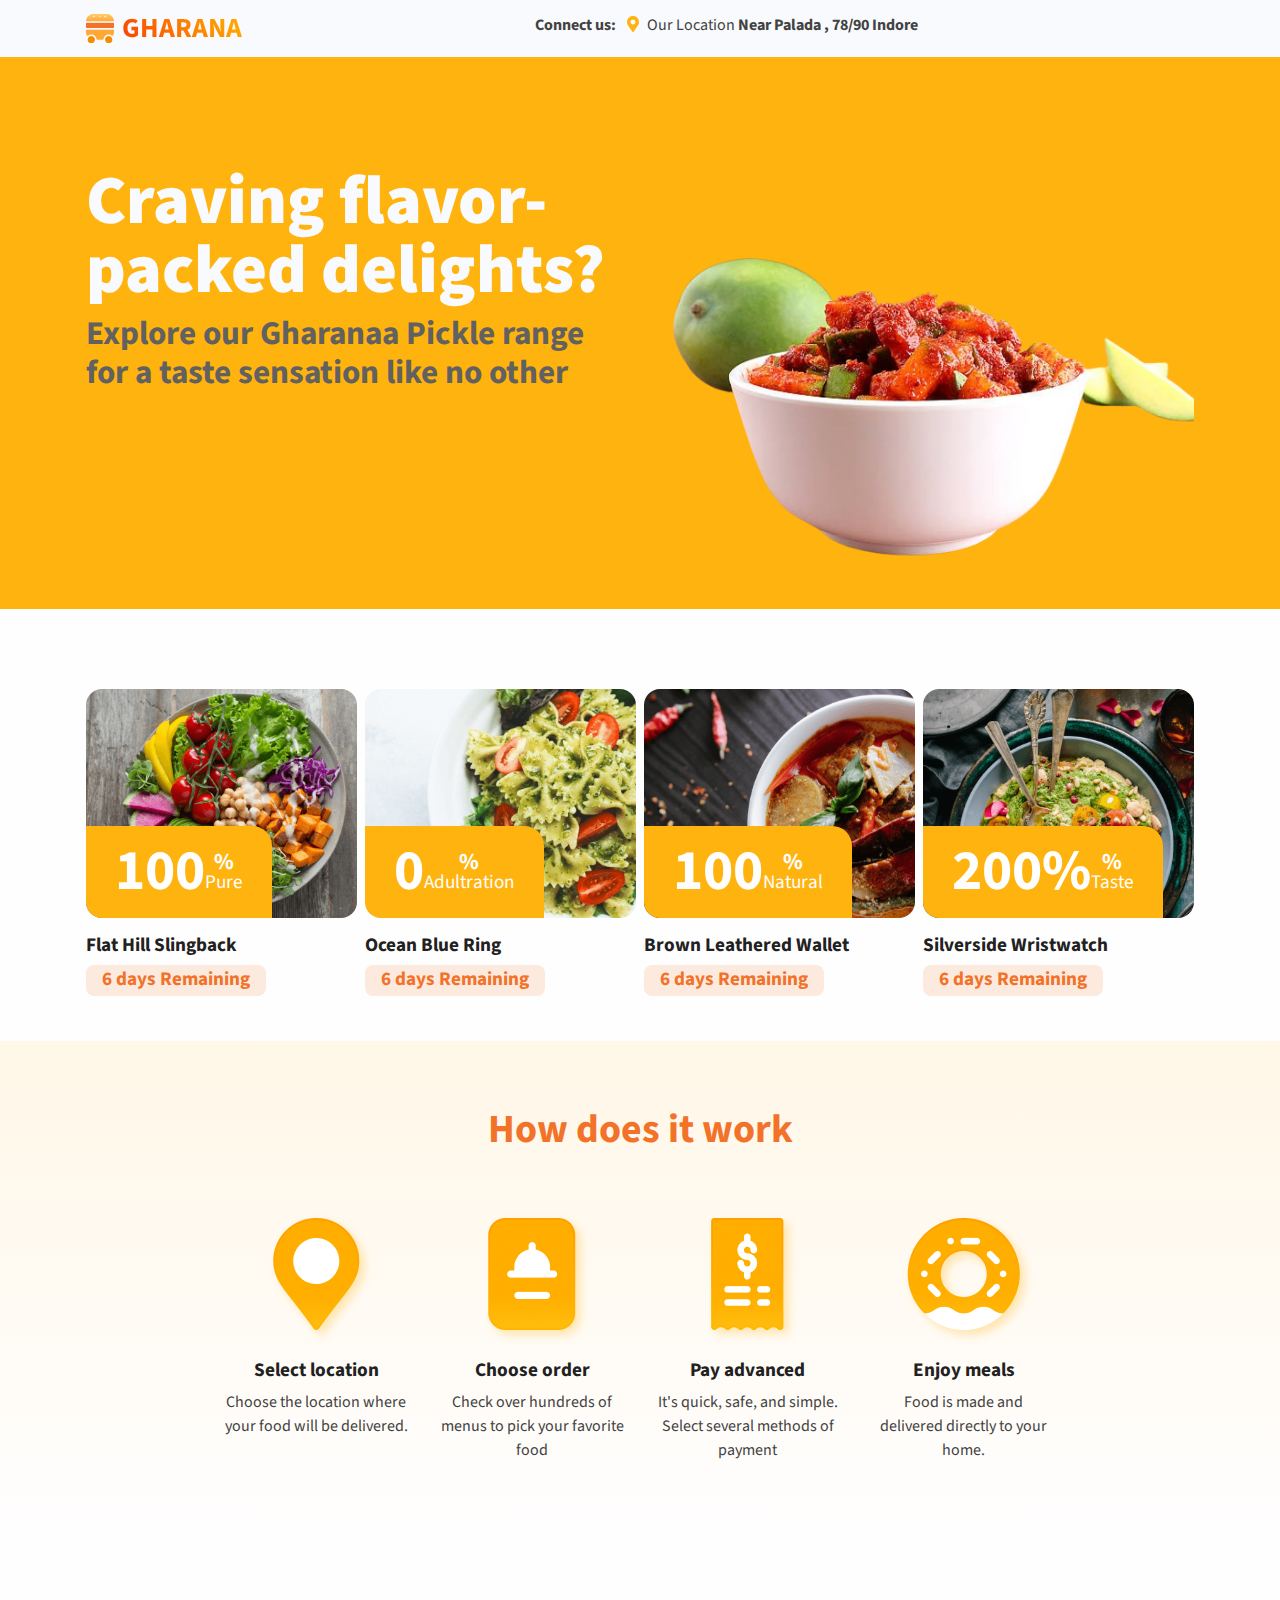
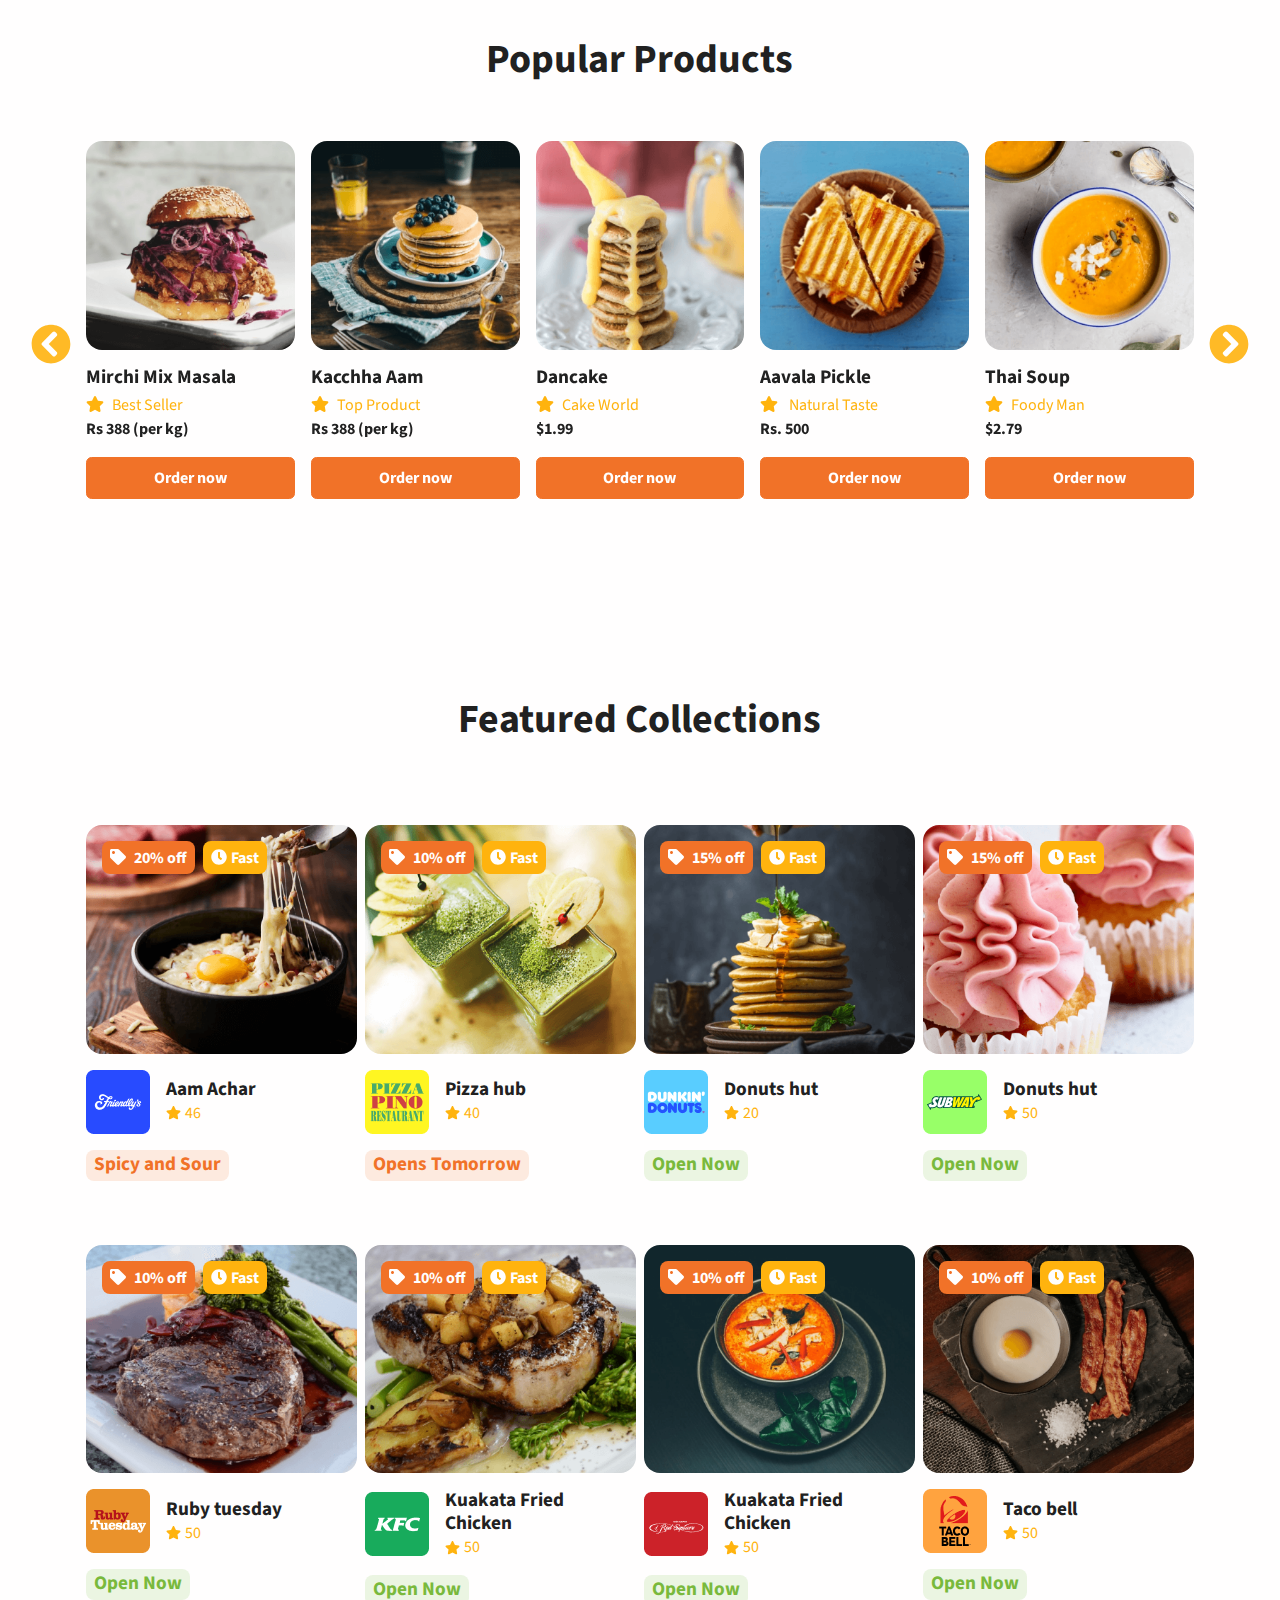
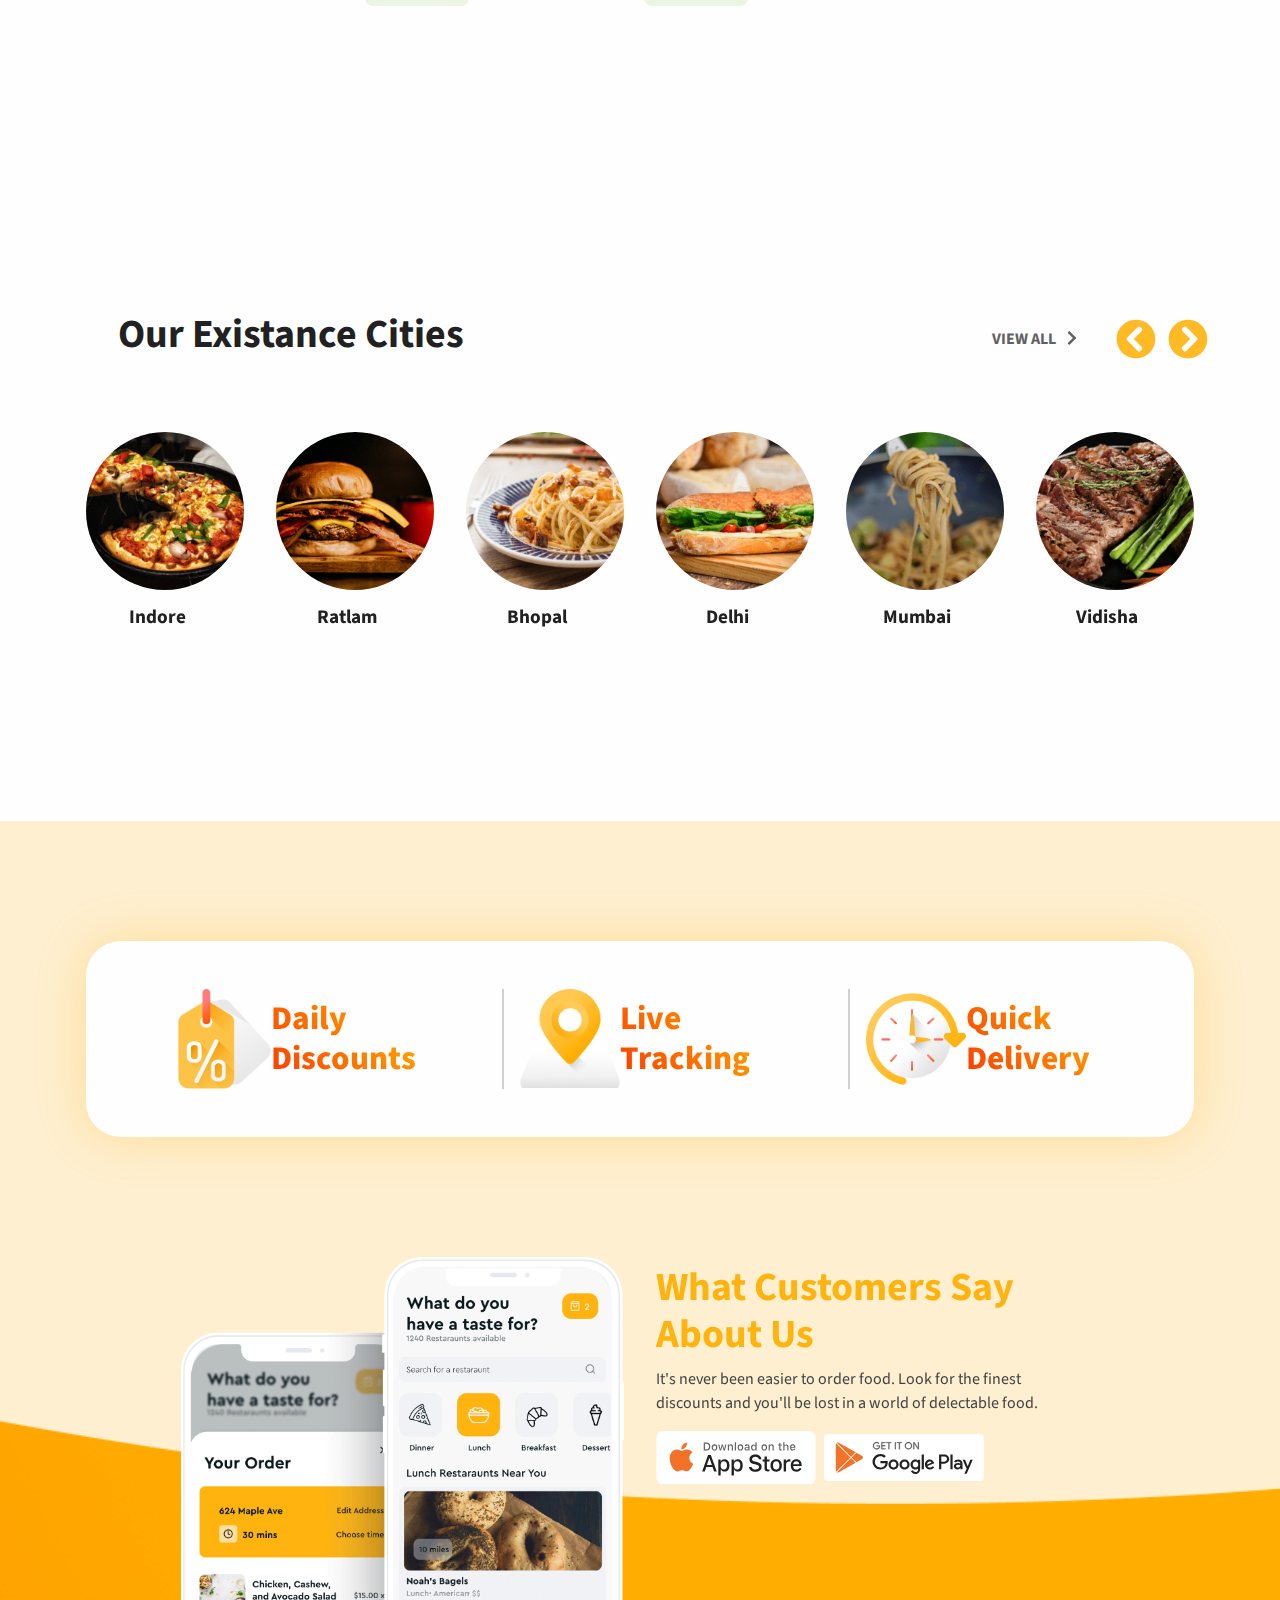
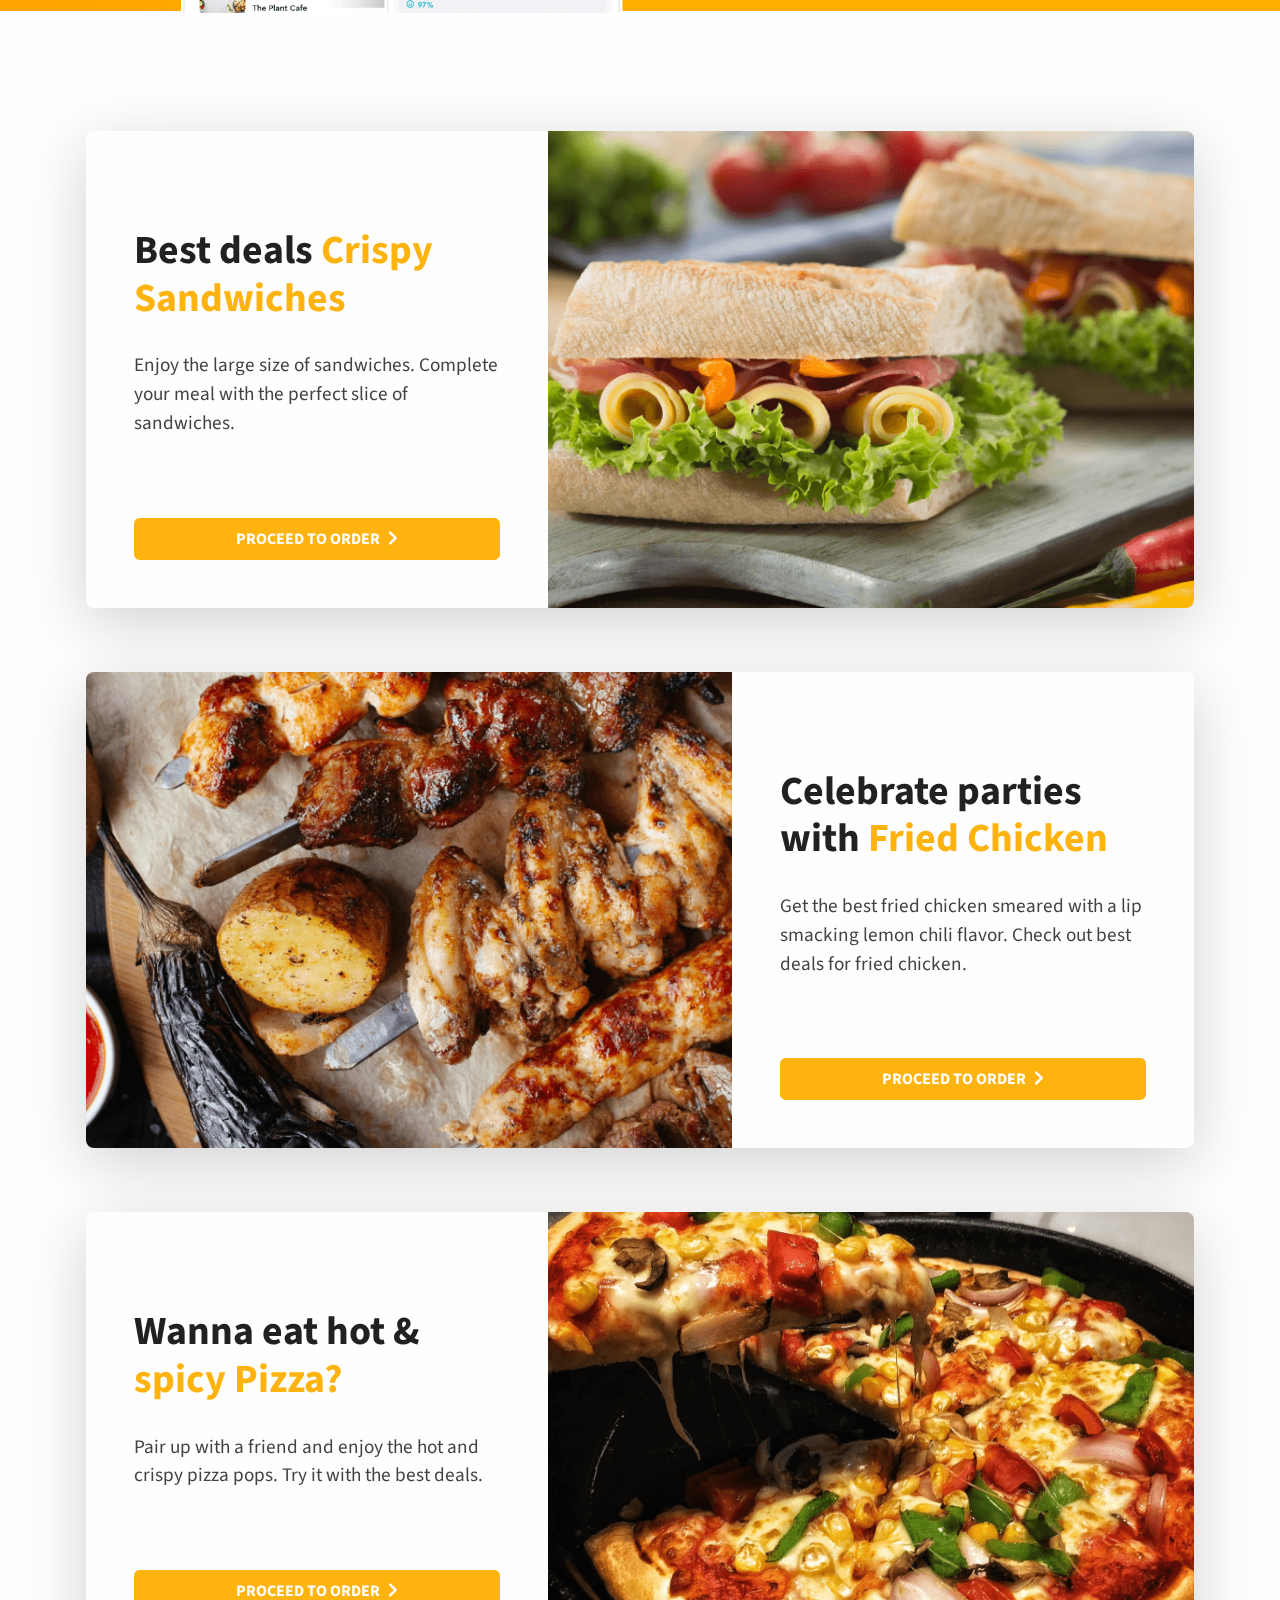
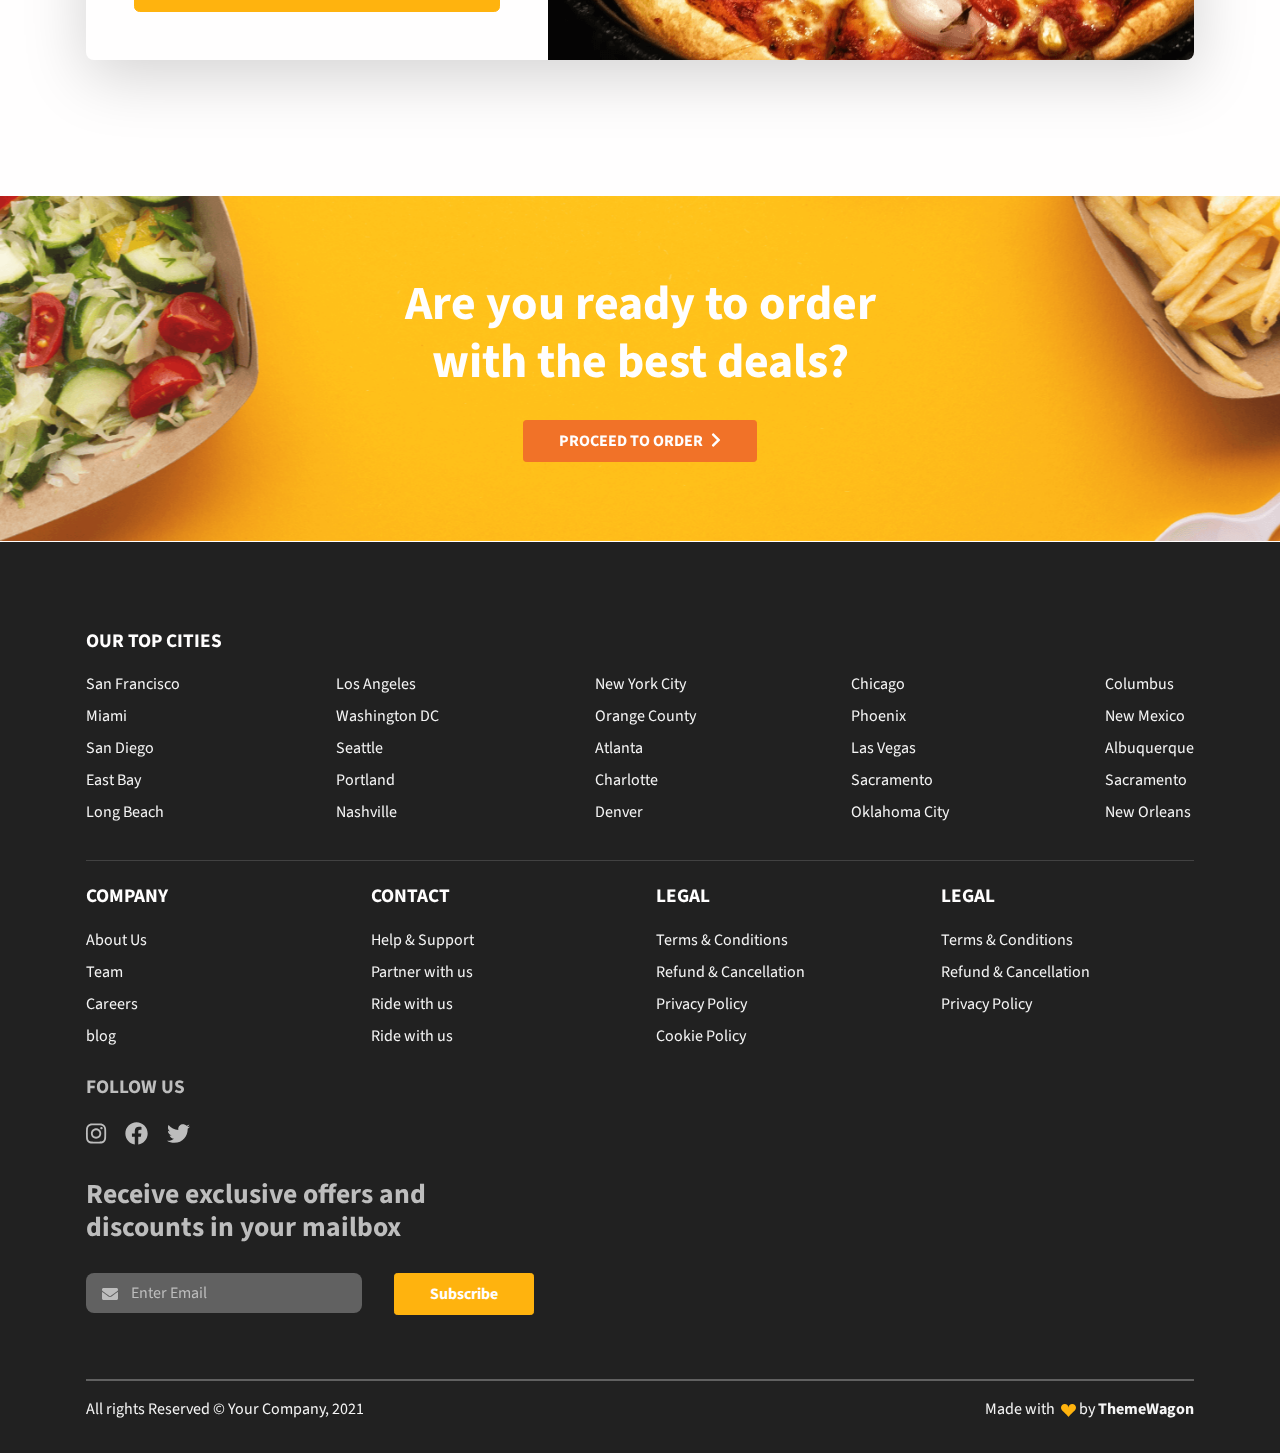
==== public/index.html @ c60083dd "initial commit" ====
<!DOCTYPE html>
<html lang="en-US" dir="ltr">

<head>
  <meta charset="utf-8">
  <meta http-equiv="X-UA-Compatible" content="IE=edge">
  <meta name="viewport" content="width=device-width, initial-scale=1">


  <!-- ===============================================-->
  <!--    Document Title-->
  <!-- ===============================================-->
  <title>Foodwagon | Responsive, Ecommerce &amp; Business Templatee</title>


  <!-- ===============================================-->
  <!--    Favicons-->
  <!-- ===============================================-->
  <link rel="apple-touch-icon" sizes="180x180" href="assets/img/favicons/apple-touch-icon.png">
  <link rel="icon" type="image/png" sizes="32x32" href="assets/img/favicons/favicon-32x32.png">
  <link rel="icon" type="image/png" sizes="16x16" href="assets/img/favicons/favicon-16x16.png">
  <link rel="shortcut icon" type="image/x-icon" href="assets/img/favicons/favicon.ico">
  <link rel="manifest" href="assets/img/favicons/manifest.json">
  <meta name="msapplication-TileImage" content="assets/img/favicons/mstile-150x150.png">
  <meta name="theme-color" content="#ffffff">


  <!-- ===============================================-->
  <!--    Stylesheets-->
  <!-- ===============================================-->
  <link href="assets/css/theme.css" rel="stylesheet" />

</head>


<body>

  <!-- ===============================================-->
  <!--    Main Content-->
  <!-- ===============================================-->
  <main class="main" id="top">
    <nav class="navbar navbar-expand-lg navbar-light bg-light fixed-top" data-navbar-on-scroll="data-navbar-on-scroll">
      <div class="container"><a class="navbar-brand d-inline-flex" href="index.html"><img class="d-inline-block"
            src="assets/img/gallery/logo.svg" alt="logo" /><span
            class="text-1000 fs-3 fw-bold ms-2 text-gradient">GHARANA</span></a>
        <button class="navbar-toggler" type="button" data-bs-toggle="collapse" data-bs-target="#navbarSupportedContent"
          aria-controls="navbarSupportedContent" aria-expanded="false" aria-label="Toggle navigation"><span
            class="navbar-toggler-icon"> </span></button>
        <div class="collapse navbar-collapse border-top border-lg-0 my-2 mt-lg-0" id="navbarSupportedContent">
          <div class="mx-auto pt-5 pt-lg-0 d-block d-lg-none d-xl-block">
            <p class="mb-0 fw-bold text-lg-center">Connect us: <i
                class="fas fa-map-marker-alt text-warning mx-2"></i><span class="fw-normal">Our Location
              </span><span>Near Palada , 78/90 Indore</span></p>
          </div>
          <!-- <form class="d-flex mt-4 mt-lg-0 ms-lg-auto ms-xl-0">
              <div class="input-group-icon pe-2"><i class="fas fa-search input-box-icon text-primary"></i>
                <input class="form-control border-0 input-box bg-100" type="search" placeholder="Search Food" aria-label="Search" />
              </div>
              <button class="btn btn-white shadow-warning text-warning" type="submit"> <i class="fas fa-user me-2"></i>Login</button>
            </form> -->
        </div>
      </div>
    </nav>
    <section class="py-5 overflow-hidden bg-primary" id="home">
      <div class="container">
        <div class="row flex-center">
          <div class="col-md-5 col-lg-6 order-0 order-md-1 mt-8 mt-md-0"><a class="img-landing-banner" href="#!"><img
                class="img-fluid" src="assets/img/gallery/hero-landing-removebg-preview.png" alt="hero-header" /></a></div>
          <div class="col-md-7 col-lg-6 py-8 text-md-start text-center">
            <h1 class="display-1 fs-md-5 fs-lg-6 fs-xl-8 text-light">Craving flavor-packed delights?</h1>
            <h1 class="text-800 mb-5 fs-4"> Explore our Gharanaa Pickle range for <br class="d-none d-xxl-block" />a
              taste sensation like no other</h1>
            <!-- <div class="card w-xxl-75"> -->
            <!-- <div class="card-body"> -->
            <!-- <nav>
                    <div class="nav nav-tabs" id="nav-tab" role="tablist">
                      <button class="nav-link active mb-3" id="nav-home-tab" data-bs-toggle="tab" data-bs-target="#nav-home" type="button" role="tab" aria-controls="nav-home" aria-selected="true"><i class="fas fa-motorcycle me-2"></i>Delivery</button>
                      <button class="nav-link mb-3" id="nav-profile-tab" data-bs-toggle="tab" data-bs-target="#nav-profile" type="button" role="tab" aria-controls="nav-profile" aria-selected="false"><i class="fas fa-shopping-bag me-2"></i>Pickup</button>
                    </div>
                  </nav> -->
            <!-- <div class="tab-content mt-3" id="nav-tabContent"> -->
            <!-- <div class="tab-pane fade show active" id="nav-home" role="tabpanel" aria-labelledby="nav-home-tab">
                      <form class="row gx-2 gy-2 align-items-center">
                        <div class="col">
                          <div class="input-group-icon"><i class="fas fa-map-marker-alt text-danger input-box-icon"></i>
                            <label class="visually-hidden" for="inputDelivery">Address</label>
                            <input class="form-control input-box form-foodwagon-control" id="inputDelivery" type="text" placeholder="Enter Your Address" />
                          </div>
                        </div>
                        <div class="d-grid gap-3 col-sm-auto">
                          <button class="btn btn-danger" type="submit">Find Food</button>
                        </div>
                      </form>
                    </div> -->
            <!-- <div class="tab-pane fade" id="nav-profile" role="tabpanel" aria-labelledby="nav-profile-tab">
                      <form class="row gx-4 gy-2 align-items-center">
                        <div class="col">
                          <div class="input-group-icon"><i class="fas fa-map-marker-alt text-danger input-box-icon"></i>
                            <label class="visually-hidden" for="inputPickup">Address</label>
                            <input class="form-control input-box form-foodwagon-control" id="inputPickup" type="text" placeholder="Enter Your Address" />
                          </div>
                        </div>
                        <div class="d-grid gap-3 col-sm-auto">
                          <button class="btn btn-danger" type="submit">Find Food</button>
                        </div>
                      </form>
                    </div>
                  </div> -->
            <!-- </div> -->
            <!-- </div> -->
          </div>
        </div>
      </div>
    </section>


    <!-- ============================================-->
    <!-- <section> begin ============================-->
    <section class="py-0">

      <div class="container">
        <div class="row h-100 gx-2 mt-7">
          <div class="col-sm-6 col-lg-3 mb-3 mb-md-0 h-100 pb-4">
            <div class="card card-span h-100">
              <div class="position-relative"> <img class="img-fluid rounded-3 w-100"
                  src="assets/img/gallery/discount-item-1.png" alt="..." />
                <div class="card-actions">
                  <div class="badge badge-foodwagon bg-primary p-4">
                    <div class="d-flex flex-between-center">
                      <div class="text-white fs-7">100</div>
                      <div class="d-block text-white fs-2">% <br />
                        <div class="fw-normal fs-1 mt-2">Pure</div>
                      </div>
                    </div>
                  </div>
                </div>
              </div>
              <div class="card-body px-0">
                <h5 class="fw-bold text-1000 text-truncate">Flat Hill Slingback</h5><span
                  class="badge bg-soft-danger py-2 px-3"><span class="fs-1 text-danger">6 days Remaining</span></span>
              </div><a class="stretched-link" href="#"></a>
            </div>
          </div>
          <div class="col-sm-6 col-lg-3 mb-3 mb-md-0 h-100 pb-4">
            <div class="card card-span h-100">
              <div class="position-relative"> <img class="img-fluid rounded-3 w-100"
                  src="assets/img/gallery/discount-item-2.png" alt="..." />
                <div class="card-actions">
                  <div class="badge badge-foodwagon bg-primary p-4">
                    <div class="d-flex flex-between-center">
                      <div class="text-white fs-7">0</div>
                      <div class="d-block text-white fs-2">% <br />
                        <div class="fw-normal fs-1 mt-2">Adultration</div>
                      </div>
                    </div>
                  </div>
                </div>
              </div>
              <div class="card-body px-0">
                <h5 class="fw-bold text-1000 text-truncate">Ocean Blue Ring</h5><span
                  class="badge bg-soft-danger py-2 px-3"><span class="fs-1 text-danger">6 days Remaining</span></span>
              </div><a class="stretched-link" href="#"></a>
            </div>
          </div>
          <div class="col-sm-6 col-lg-3 mb-3 mb-md-0 h-100 pb-4">
            <div class="card card-span h-100">
              <div class="position-relative"> <img class="img-fluid rounded-3 w-100"
                  src="assets/img/gallery/discount-item-3.png" alt="..." />
                <div class="card-actions">
                  <div class="badge badge-foodwagon bg-primary p-4">
                    <div class="d-flex flex-between-center">
                      <div class="text-white fs-7">100</div>
                      <div class="d-block text-white fs-2">% <br />
                        <div class="fw-normal fs-1 mt-2">Natural</div>
                      </div>
                    </div>
                  </div>
                </div>
              </div>
              <div class="card-body px-0">
                <h5 class="fw-bold text-1000 text-truncate">Brown Leathered Wallet</h5><span
                  class="badge bg-soft-danger py-2 px-3"><span class="fs-1 text-danger">6 days Remaining</span></span>
              </div><a class="stretched-link" href="#"></a>
            </div>
          </div>
          <div class="col-sm-6 col-lg-3 mb-3 mb-md-0 h-100 pb-4">
            <div class="card card-span h-100">
              <div class="position-relative"> <img class="img-fluid rounded-3 w-100"
                  src="assets/img/gallery/discount-item-4.png" alt="..." />
                <div class="card-actions">
                  <div class="badge badge-foodwagon bg-primary p-4">
                    <div class="d-flex flex-between-center">
                      <div class="text-white fs-7">200%</div>
                      <div class="d-block text-white fs-2">% <br />
                        <div class="fw-normal fs-1 mt-2">Taste</div>
                      </div>
                    </div>
                  </div>
                </div>
              </div>
              <div class="card-body px-0">
                <h5 class="fw-bold text-1000 text-truncate">Silverside Wristwatch</h5><span
                  class="badge bg-soft-danger py-2 px-3"><span class="fs-1 text-danger">6 days Remaining</span></span>
              </div><a class="stretched-link" href="#"></a>
            </div>
          </div>
        </div>
      </div><!-- end of .container-->

    </section>
    <!-- <section> close ============================-->
    <!-- ============================================-->




    <!-- ============================================-->
    <!-- <section> begin ============================-->
    <section class="py-0 bg-primary-gradient">

      <div class="container">
        <div class="row justify-content-center g-0">
          <div class="col-xl-9">
            <div class="col-lg-6 text-center mx-auto mb-3 mb-md-5 mt-4">
              <h5 class="fw-bold text-danger fs-3 fs-lg-5 lh-sm my-6">How does it work</h5>
            </div>
            <div class="row">
              <div class="col-sm-6 col-md-3 mb-6">
                <div class="text-center"><img class="shadow-icon" src="assets/img/gallery/location.png" height="112"
                    alt="..." />
                  <h5 class="mt-4 fw-bold">Select location</h5>
                  <p class="mb-md-0">Choose the location where your food will be delivered.</p>
                </div>
              </div>
              <div class="col-sm-6 col-md-3 mb-6">
                <div class="text-center"><img class="shadow-icon" src="assets/img/gallery/order.png" height="112"
                    alt="..." />
                  <h5 class="mt-4 fw-bold">Choose order</h5>
                  <p class="mb-md-0">Check over hundreds of menus to pick your favorite food</p>
                </div>
              </div>
              <div class="col-sm-6 col-md-3 mb-6">
                <div class="text-center"><img class="shadow-icon" src="assets/img/gallery/pay.png" height="112"
                    alt="..." />
                  <h5 class="mt-4 fw-bold">Pay advanced</h5>
                  <p class="mb-md-0">It's quick, safe, and simple. Select several methods of payment</p>
                </div>
              </div>
              <div class="col-sm-6 col-md-3 mb-6">
                <div class="text-center"><img class="shadow-icon" src="assets/img/gallery/meals.png" height="112"
                    alt="..." />
                  <h5 class="mt-4 fw-bold">Enjoy meals</h5>
                  <p class="mb-md-0">Food is made and delivered directly to your home.</p>
                </div>
              </div>
            </div>
          </div>
        </div>
      </div><!-- end of .container-->

    </section>
    <!-- <section> close ============================-->
    <!-- ============================================-->




    <!-- ============================================-->
    <!-- <section> begin ============================-->
    <section class="py-4 overflow-hidden">

      <div class="container">
        <div class="row h-100">
          <div class="col-lg-7 mx-auto text-center mt-7 mb-5">
            <h5 class="fw-bold fs-3 fs-lg-5 lh-sm">Popular Products</h5>
          </div>
          <div class="col-12">
            <div class="carousel slide" id="carouselPopularItems" data-bs-touch="false" data-bs-interval="false">
              <div class="carousel-inner">
                <div class="carousel-item active" data-bs-interval="10000">
                  <div class="row gx-3 h-100 align-items-center">
                    <div class="col-sm-6 col-md-4 col-xl mb-5 h-100">
                      <div class="card card-span h-100 rounded-3"><img class="img-fluid rounded-3 h-100"
                          src="assets/img/gallery/cheese-burger.png" alt="..." />
                        <div class="card-body ps-0">
                          <h5 class="fw-bold text-1000 text-truncate mb-1">Mirchi Mix Masala</h5>
                          <div><span class="text-warning me-2"><i class="fas fa-star"></i></i></span><span
                              class="text-primary">Best Seller</span></div><span class="text-1000 fw-bold">Rs 388 (per
                            kg)</span>
                        </div>
                      </div>
                      <div class="d-grid gap-2"><a class="btn btn-lg btn-danger" href="contact.html" role="button">Order
                          now</a></div>
                    </div>
                    <div class="col-sm-6 col-md-4 col-xl mb-5 h-100">
                      <div class="card card-span h-100 rounded-3"><img class="img-fluid rounded-3 h-100"
                          src="assets/img/gallery/toffes-cake.png" alt="..." />
                        <div class="card-body ps-0">
                          <h5 class="fw-bold text-1000 text-truncate mb-1">Kacchha Aam</h5>
                          <div><span class="text-warning me-2"><i class="fas fa-star"></i></span><span
                              class="text-primary">Top Product</span></div><span class="text-1000 fw-bold">Rs 388 (per
                            kg)</span>
                        </div>
                      </div>
                      <div class="d-grid gap-2"><a class="btn btn-lg btn-danger" href="contact.html" role="button">Order
                          now</a></div>
                    </div>
                    <div class="col-sm-6 col-md-4 col-xl mb-5 h-100">
                      <div class="card card-span h-100 rounded-3"><img class="img-fluid rounded-3 h-100"
                          src="assets/img/gallery/dancake.png" alt="..." />
                        <div class="card-body ps-0">
                          <h5 class="fw-bold text-1000 text-truncate mb-1">Dancake</h5>
                          <div><span class="text-warning me-2"><i class="fas fa-star"></i></span><span
                              class="text-primary">Cake World</span></div><span class="text-1000 fw-bold">$1.99</span>
                        </div>
                      </div>
                      <div class="d-grid gap-2"><a class="btn btn-lg btn-danger" href="contact.html" role="button">Order
                          now</a></div>
                    </div>
                    <div class="col-sm-6 col-md-4 col-xl mb-5 h-100">
                      <div class="card card-span h-100 rounded-3"><img class="img-fluid rounded-3 h-100"
                          src="assets/img/gallery/crispy-sandwitch.png" alt="..." />
                        <div class="card-body ps-0">
                          <h5 class="fw-bold text-1000 text-truncate mb-1">Aavala Pickle</h5>
                          <div><span class="text-warning me-2"><i class="fas fa-star"></i>
                              </i></span><span class="text-primary">Natural Taste</span></div><span
                            class="text-1000 fw-bold">Rs. 500</span>
                        </div>
                      </div>
                      <div class="d-grid gap-2"><a class="btn btn-lg btn-danger" href="contact.html" role="button">Order
                          now</a></div>
                    </div>
                    <div class="col-sm-6 col-md-4 col-xl mb-5 h-100">
                      <div class="card card-span h-100 rounded-3"><img class="img-fluid rounded-3 h-100"
                          src="assets/img/gallery/thai-soup.png" alt="..." />
                        <div class="card-body ps-0">
                          <h5 class="fw-bold text-1000 text-truncate mb-1">Thai Soup</h5>
                          <div><span class="text-warning me-2"><i class="fas fa-star"></i></i></span><span
                              class="text-primary">Foody Man</span></div><span class="text-1000 fw-bold">$2.79</span>
                        </div>
                      </div>
                      <div class="d-grid gap-2"><a class="btn btn-lg btn-danger" href="contact.html" role="button">Order
                          now</a></div>
                    </div>
                  </div>
                </div>
                <div class="carousel-item" data-bs-interval="5000">
                  <div class="row gx-3 h-100 align-items-center">
                    <div class="col-sm-6 col-md-4 col-xl mb-5 h-100">
                      <div class="card card-span h-100 rounded-3"><img class="img-fluid rounded-3 h-100"
                          src="assets/img/gallery/cheese-burger.png" alt="..." />
                        <div class="card-body ps-0">
                          <h5 class="fw-bold text-1000 text-truncate mb-1">Cheese Burger</h5>
                          <div><span class="text-warning me-2"><i class="fas fa-star"></i></i></span><span
                              class="text-primary">Burger Arena</span></div><span class="text-1000 fw-bold">$3.88</span>
                        </div>
                      </div>
                      <div class="d-grid gap-2"><a class="btn btn-lg btn-danger" href="contact.html" role="button">Order
                          now</a></div>
                    </div>
                    <div class="col-sm-6 col-md-4 col-xl mb-5 h-100">
                      <div class="card card-span h-100 rounded-3"><img class="img-fluid rounded-3 h-100"
                          src="assets/img/gallery/toffes-cake.png" alt="..." />
                        <div class="card-body ps-0">
                          <h5 class="fw-bold text-1000 text-truncate mb-1">Toffe's Cake</h5>
                          <div><span class="text-warning me-2"><i class="fas fa-star"></i></i></span><span
                              class="text-primary">Top Sticks</span></div><span class="text-1000 fw-bold">$4.00</span>
                        </div>
                      </div>
                      <div class="d-grid gap-2"><a class="btn btn-lg btn-danger" href="contact.html" role="button">Order
                          now</a></div>
                    </div>
                    <div class="col-sm-6 col-md-4 col-xl mb-5 h-100">
                      <div class="card card-span h-100 rounded-3"><img class="img-fluid rounded-3 h-100"
                          src="assets/img/gallery/dancake.png" alt="..." />
                        <div class="card-body ps-0">
                          <h5 class="fw-bold text-1000 text-truncate mb-1">Dancake</h5>
                          <div><span class="text-warning me-2"><i class="fas fa-star"></i></i></span><span
                              class="text-primary">Cake World</span></div><span class="text-1000 fw-bold">$1.99</span>
                        </div>
                      </div>
                      <div class="d-grid gap-2"><a class="btn btn-lg btn-danger" href="contact.html" role="button">Order
                          now</a></div>
                    </div>
                    <div class="col-sm-6 col-md-4 col-xl mb-5 h-100">
                      <div class="card card-span h-100 rounded-3"><img class="img-fluid rounded-3 h-100"
                          src="assets/img/gallery/crispy-sandwitch.png" alt="..." />
                        <div class="card-body ps-0">
                          <h5 class="fw-bold text-1000 text-truncate mb-1">Crispy Sandwitch</h5>
                          <div><span class="text-warning me-2"><i class="fas fa-star"></i></i></span><span
                              class="text-primary">Fastfood Dine</span></div><span
                            class="text-1000 fw-bold">$3.00</span>
                        </div>
                      </div>
                      <div class="d-grid gap-2"><a class="btn btn-lg btn-danger" href="contact.html" role="button">Order
                          now</a></div>
                    </div>
                    <div class="col-sm-6 col-md-4 col-xl mb-5 h-100">
                      <div class="card card-span h-100 rounded-3"><img class="img-fluid rounded-3 h-100"
                          src="assets/img/gallery/thai-soup.png" alt="..." />
                        <div class="card-body ps-0">
                          <h5 class="fw-bold text-1000 text-truncate mb-1">Thai Soup</h5>
                          <div><span class="text-warning me-2"><i class="fas fa-star"></i></i></span><span
                              class="text-primary">Foody Man</span></div><span class="text-1000 fw-bold">$2.79</span>
                        </div>
                      </div>
                      <div class="d-grid gap-2"><a class="btn btn-lg btn-danger" href="contact.html" role="button">Order
                          now</a></div>
                    </div>
                  </div>
                </div>
                <div class="carousel-item" data-bs-interval="3000">
                  <div class="row gx-3 h-100 align-items-center">
                    <div class="col-sm-6 col-md-4 col-xl mb-5 h-100">
                      <div class="card card-span h-100 rounded-3"><img class="img-fluid rounded-3 h-100"
                          src="assets/img/gallery/cheese-burger.png" alt="..." />
                        <div class="card-body ps-0">
                          <h5 class="fw-bold text-1000 text-truncate mb-1">Cheese Burger</h5>
                          <div><span class="text-warning me-2"><i class="fas fa-star"></i></i></span><span
                              class="text-primary">Burger Arena</span></div><span class="text-1000 fw-bold">$3.88</span>
                        </div>
                      </div>
                      <div class="d-grid gap-2"><a class="btn btn-lg btn-danger" href="contact.html" role="button">Order
                          now</a></div>
                    </div>
                    <div class="col-sm-6 col-md-4 col-xl mb-5 h-100">
                      <div class="card card-span h-100 rounded-3"><img class="img-fluid rounded-3 h-100"
                          src="assets/img/gallery/toffes-cake.png" alt="..." />
                        <div class="card-body ps-0">
                          <h5 class="fw-bold text-1000 text-truncate mb-1">Toffe's Cake</h5>
                          <div><span class="text-warning me-2"><i class="fas fa-star"></i></i></span><span
                              class="text-primary">Top Sticks</span></div><span class="text-1000 fw-bold">$4.00</span>
                        </div>
                      </div>
                      <div class="d-grid gap-2"><a class="btn btn-lg btn-danger" href="contact.html" role="button">Order
                          now</a></div>
                    </div>
                    <div class="col-sm-6 col-md-4 col-xl mb-5 h-100">
                      <div class="card card-span h-100 rounded-3"><img class="img-fluid rounded-3 h-100"
                          src="assets/img/gallery/dancake.png" alt="..." />
                        <div class="card-body ps-0">
                          <h5 class="fw-bold text-1000 text-truncate mb-1">Dancake</h5>
                          <div><span class="text-warning me-2"><i class="fas fa-star"></i></i></span><span
                              class="text-primary">Cake World</span></div><span class="text-1000 fw-bold">$1.99</span>
                        </div>
                      </div>
                      <div class="d-grid gap-2"><a class="btn btn-lg btn-danger" href="contact.html" role="button">Order
                          now</a></div>
                    </div>
                    <div class="col-sm-6 col-md-4 col-xl mb-5 h-100">
                      <div class="card card-span h-100 rounded-3"><img class="img-fluid rounded-3 h-100"
                          src="assets/img/gallery/crispy-sandwitch.png" alt="..." />
                        <div class="card-body ps-0">
                          <h5 class="fw-bold text-1000 text-truncate mb-1">Crispy Sandwitch</h5>
                          <div><span class="text-warning me-2"><i class="fas fa-star"></i></i></span><span
                              class="text-primary">Fastfood Dine</span></div><span
                            class="text-1000 fw-bold">$3.00</span>
                        </div>
                      </div>
                      <div class="d-grid gap-2"><a class="btn btn-lg btn-danger" href="contact.html" role="button">Order
                          now</a></div>
                    </div>
                    <div class="col-sm-6 col-md-4 col-xl mb-5 h-100">
                      <div class="card card-span h-100 rounded-3"><img class="img-fluid rounded-3 h-100"
                          src="assets/img/gallery/thai-soup.png" alt="..." />
                        <div class="card-body ps-0">
                          <h5 class="fw-bold text-1000 text-truncate mb-1">Thai Soup</h5>
                          <div><span class="text-warning me-2"><i class="fas fa-star"></i></i></span><span
                              class="text-primary">Foody Man</span></div><span class="text-1000 fw-bold">$2.79</span>
                        </div>
                      </div>
                      <div class="d-grid gap-2"><a class="btn btn-lg btn-danger" href="contact.html" role="button">Order
                          now</a></div>
                    </div>
                  </div>
                </div>
                <div class="carousel-item">
                  <div class="row gx-3 h-100 align-items-center">
                    <div class="col-sm-6 col-md-4 col-xl mb-5 h-100">
                      <div class="card card-span h-100 rounded-3"><img class="img-fluid rounded-3 h-100"
                          src="assets/img/gallery/cheese-burger.png" alt="..." />
                        <div class="card-body ps-0">
                          <h5 class="fw-bold text-1000 text-truncate mb-1">Cheese Burger</h5>
                          <div><span class="text-warning me-2"><i class="fas fa-star"></i></i></span><span
                              class="text-primary">Burger Arena</span></div><span class="text-1000 fw-bold">$3.88</span>
                        </div>
                      </div>
                      <div class="d-grid gap-2"><a class="btn btn-lg btn-danger" href="contact.html" role="button">Order
                          now</a></div>
                    </div>
                    <div class="col-sm-6 col-md-4 col-xl mb-5 h-100">
                      <div class="card card-span h-100 rounded-3"><img class="img-fluid rounded-3 h-100"
                          src="assets/img/gallery/toffes-cake.png" alt="..." />
                        <div class="card-body ps-0">
                          <h5 class="fw-bold text-1000 text-truncate mb-1">Toffe's Cake</h5>
                          <div><span class="text-warning me-2"><i class="fas fa-star"></i></i></span><span
                              class="text-primary">Top Sticks</span></div><span class="text-1000 fw-bold">$4.00</span>
                        </div>
                      </div>
                      <div class="d-grid gap-2"><a class="btn btn-lg btn-danger" href="contact.html" role="button">Order
                          now</a></div>
                    </div>
                    <div class="col-sm-6 col-md-4 col-xl mb-5 h-100">
                      <div class="card card-span h-100 rounded-3"><img class="img-fluid rounded-3 h-100"
                          src="assets/img/gallery/dancake.png" alt="..." />
                        <div class="card-body ps-0">
                          <h5 class="fw-bold text-1000 text-truncate mb-1">Dancake</h5>
                          <div><span class="text-warning me-2"><i class="fas fa-star"></i></i></span><span
                              class="text-primary">Cake World</span></div><span class="text-1000 fw-bold">$1.99</span>
                        </div>
                      </div>
                      <div class="d-grid gap-2"><a class="btn btn-lg btn-danger" href="contact.html" role="button">Order
                          now</a></div>
                    </div>
                    <div class="col-sm-6 col-md-4 col-xl mb-5 h-100">
                      <div class="card card-span h-100 rounded-3"><img class="img-fluid rounded-3 h-100"
                          src="assets/img/gallery/crispy-sandwitch.png" alt="..." />
                        <div class="card-body ps-0">
                          <h5 class="fw-bold text-1000 text-truncate mb-1">Crispy Sandwitch</h5>
                          <div><span class="text-warning me-2"><i class="fas fa-star"></i></i></span><span
                              class="text-primary">Fastfood Dine</span></div><span
                            class="text-1000 fw-bold">$3.00</span>
                        </div>
                      </div>
                      <div class="d-grid gap-2"><a class="btn btn-lg btn-danger" href="contact.html" role="button">Order
                          now</a></div>
                    </div>
                    <div class="col-sm-6 col-md-4 col-xl mb-5 h-100">
                      <div class="card card-span h-100 rounded-3"><img class="img-fluid rounded-3 h-100"
                          src="assets/img/gallery/thai-soup.png" alt="..." />
                        <div class="card-body ps-0">
                          <h5 class="fw-bold text-1000 text-truncate mb-1">Thai Soup</h5>
                          <div><span class="text-warning me-2"><i class="fas fa-star"></i></i></span><span
                              class="text-primary">Foody Man</span></div><span class="text-1000 fw-bold">$2.79</span>
                        </div>
                      </div>
                      <div class="d-grid gap-2"><a class="btn btn-lg btn-danger" href="contact.html" role="button">Order
                          now</a></div>
                    </div>
                  </div>
                </div>
              </div>
              <button class="carousel-control-prev carousel-icon" type="button" data-bs-target="#carouselPopularItems"
                data-bs-slide="prev"><span class="carousel-control-prev-icon hover-top-shadow"
                  aria-hidden="true"></span><span class="visually-hidden">Previous</span></button>
              <button class="carousel-control-next carousel-icon" type="button" data-bs-target="#carouselPopularItems"
                data-bs-slide="next"><span class="carousel-control-next-icon hover-top-shadow"
                  aria-hidden="true"></span><span class="visually-hidden">Next </span></button>
            </div>
          </div>
        </div>
      </div><!-- end of .container-->

    </section>
    <!-- <section> close ============================-->
    <!-- ============================================-->


    <section id="testimonial">
      <div class="container">
        <div class="row h-100">
          <div class="col-lg-7 mx-auto text-center mb-6">
            <h5 class="fw-bold fs-3 fs-lg-5 lh-sm mb-3">Featured Collections</h5>
          </div>
        </div>
        <div class="row gx-2">
          <div class="col-sm-6 col-md-4 col-lg-3 h-100 mb-5">
            <div class="card card-span h-100 text-white rounded-3"><img class="img-fluid rounded-3 h-100"
                src="assets/img/gallery/food-world.png" alt="..." />
              <div class="card-img-overlay ps-0"><span class="badge bg-danger p-2 ms-3"><i
                    class="fas fa-tag me-2 fs-0"></i><span class="fs-0">20% off</span></span><span
                  class="badge bg-primary ms-2 me-1 p-2"><i class="fas fa-clock me-1 fs-0"></i><span
                    class="fs-0">Fast</span></span></div>
              <div class="card-body ps-0">
                <div class="d-flex align-items-center mb-3"><img class="img-fluid"
                    src="assets/img/gallery/food-world-logo.png" alt="" />
                  <div class="flex-1 ms-3">
                    <h5 class="mb-0 fw-bold text-1000">Aam Achar</h5><span class="text-primary fs--1 me-1"><i
                        class="fas fa-star"></i></span><span class="mb-0 text-primary">46</span>
                  </div>
                </div><span class="badge bg-soft-danger p-2"><span class="fw-bold fs-1 text-danger">Spicy and Sour</span></span>
              </div>
            </div>
          </div>
          <div class="col-sm-6 col-md-4 col-lg-3 h-100 mb-5">
            <div class="card card-span h-100 text-white rounded-3"><img class="img-fluid rounded-3 h-100"
                src="assets/img/gallery/pizza-hub.png" alt="..." />
              <div class="card-img-overlay ps-0"><span class="badge bg-danger p-2 ms-3"><i
                    class="fas fa-tag me-2 fs-0"></i><span class="fs-0">10% off</span></span><span
                  class="badge bg-primary ms-2 me-1 p-2"><i class="fas fa-clock me-1 fs-0"></i><span
                    class="fs-0">Fast</span></span></div>
              <div class="card-body ps-0">
                <div class="d-flex align-items-center mb-3"><img class="img-fluid"
                    src="assets/img/gallery/pizzahub-logo.png" alt="" />
                  <div class="flex-1 ms-3">
                    <h5 class="mb-0 fw-bold text-1000">Pizza hub</h5><span class="text-primary fs--1 me-1"><i
                        class="fas fa-star"></i></span><span class="mb-0 text-primary">40</span>
                  </div>
                </div><span class="badge bg-soft-danger p-2"><span class="fw-bold fs-1 text-danger">Opens
                    Tomorrow</span></span>
              </div>
            </div>
          </div>
          <div class="col-sm-6 col-md-4 col-lg-3 h-100 mb-5">
            <div class="card card-span h-100 text-white rounded-3"><img class="img-fluid rounded-3 h-100"
                src="assets/img/gallery/donuts-hut.png" alt="..." />
              <div class="card-img-overlay ps-0"><span class="badge bg-danger p-2 ms-3"><i
                    class="fas fa-tag me-2 fs-0"></i><span class="fs-0">15% off</span></span><span
                  class="badge bg-primary ms-2 me-1 p-2"><i class="fas fa-clock me-1 fs-0"></i><span
                    class="fs-0">Fast</span></span></div>
              <div class="card-body ps-0">
                <div class="d-flex align-items-center mb-3"><img class="img-fluid"
                    src="assets/img/gallery/donuts-hut-logo.png" alt="" />
                  <div class="flex-1 ms-3">
                    <h5 class="mb-0 fw-bold text-1000">Donuts hut</h5><span class="text-primary fs--1 me-1"><i
                        class="fas fa-star"></i></span><span class="mb-0 text-primary">20</span>
                  </div>
                </div><span class="badge bg-soft-success p-2"><span class="fw-bold fs-1 text-success">Open
                    Now</span></span>
              </div>
            </div>
          </div>
          <div class="col-sm-6 col-md-4 col-lg-3 h-100 mb-5">
            <div class="card card-span h-100 text-white rounded-3"><img class="img-fluid rounded-3 h-100"
                src="assets/img/gallery/donuthut.png" alt="..." />
              <div class="card-img-overlay ps-0"><span class="badge bg-danger p-2 ms-3"><i
                    class="fas fa-tag me-2 fs-0"></i><span class="fs-0">15% off</span></span><span
                  class="badge bg-primary ms-2 me-1 p-2"><i class="fas fa-clock me-1 fs-0"></i><span
                    class="fs-0">Fast</span></span></div>
              <div class="card-body ps-0">
                <div class="d-flex align-items-center mb-3"><img class="img-fluid"
                    src="assets/img/gallery/donut-hut-logo.png" alt="" />
                  <div class="flex-1 ms-3">
                    <h5 class="mb-0 fw-bold text-1000">Donuts hut</h5><span class="text-primary fs--1 me-1"><i
                        class="fas fa-star"></i></span><span class="mb-0 text-primary">50</span>
                  </div>
                </div><span class="badge bg-soft-success p-2"><span class="fw-bold fs-1 text-success">Open
                    Now</span></span>
              </div>
            </div>
          </div>
          <div class="col-sm-6 col-md-4 col-lg-3 h-100 mb-5">
            <div class="card card-span h-100 text-white rounded-3"><img class="img-fluid rounded-3 h-100"
                src="assets/img/gallery/ruby-tuesday.png" alt="..." />
              <div class="card-img-overlay ps-0"><span class="badge bg-danger p-2 ms-3"><i
                    class="fas fa-tag me-2 fs-0"></i><span class="fs-0">10% off</span></span><span
                  class="badge bg-primary ms-2 me-1 p-2"><i class="fas fa-clock me-1 fs-0"></i><span
                    class="fs-0">Fast</span></span></div>
              <div class="card-body ps-0">
                <div class="d-flex align-items-center mb-3"><img class="img-fluid"
                    src="assets/img/gallery/ruby-tuesday-logo.png" alt="" />
                  <div class="flex-1 ms-3">
                    <h5 class="mb-0 fw-bold text-1000">Ruby tuesday</h5><span class="text-primary fs--1 me-1"><i
                        class="fas fa-star"></i></span><span class="mb-0 text-primary">50</span>
                  </div>
                </div><span class="badge bg-soft-success p-2"><span class="fw-bold fs-1 text-success">Open
                    Now</span></span>
              </div>
            </div>
          </div>
          <div class="col-sm-6 col-md-4 col-lg-3 h-100 mb-5">
            <div class="card card-span h-100 text-white rounded-3"><img class="img-fluid rounded-3 h-100"
                src="assets/img/gallery/kuakata.png" alt="..." />
              <div class="card-img-overlay ps-0"><span class="badge bg-danger p-2 ms-3"><i
                    class="fas fa-tag me-2 fs-0"></i><span class="fs-0">10% off</span></span><span
                  class="badge bg-primary ms-2 me-1 p-2"><i class="fas fa-clock me-1 fs-0"></i><span
                    class="fs-0">Fast</span></span></div>
              <div class="card-body ps-0">
                <div class="d-flex align-items-center mb-3"><img class="img-fluid"
                    src="assets/img/gallery/kuakata-logo.png" alt="" />
                  <div class="flex-1 ms-3">
                    <h5 class="mb-0 fw-bold text-1000">Kuakata Fried Chicken</h5><span
                      class="text-primary fs--1 me-1"><i class="fas fa-star"></i></span><span
                      class="mb-0 text-primary">50</span>
                  </div>
                </div><span class="badge bg-soft-success p-2"><span class="fw-bold fs-1 text-success">Open
                    Now</span></span>
              </div>
            </div>
          </div>
          <div class="col-sm-6 col-md-4 col-lg-3 h-100 mb-5">
            <div class="card card-span h-100 text-white rounded-3"><img class="img-fluid rounded-3 h-100"
                src="assets/img/gallery/red-square.png" alt="..." />
              <div class="card-img-overlay ps-0"><span class="badge bg-danger p-2 ms-3"><i
                    class="fas fa-tag me-2 fs-0"></i><span class="fs-0">10% off</span></span><span
                  class="badge bg-primary ms-2 me-1 p-2"><i class="fas fa-clock me-1 fs-0"></i><span
                    class="fs-0">Fast</span></span></div>
              <div class="card-body ps-0">
                <div class="d-flex align-items-center mb-3"><img class="img-fluid"
                    src="assets/img/gallery/red-square-logo.png" alt="" />
                  <div class="flex-1 ms-3">
                    <h5 class="mb-0 fw-bold text-1000">Kuakata Fried Chicken</h5><span
                      class="text-primary fs--1 me-1"><i class="fas fa-star"></i></span><span
                      class="mb-0 text-primary">50</span>
                  </div>
                </div><span class="badge bg-soft-success p-2"><span class="fw-bold fs-1 text-success">Open
                    Now</span></span>
              </div>
            </div>
          </div>
          <div class="col-sm-6 col-md-4 col-lg-3 h-100 mb-5">
            <div class="card card-span h-100 text-white rounded-3"><img class="img-fluid rounded-3 h-100"
                src="assets/img/gallery/taco-bell.png" alt="..." />
              <div class="card-img-overlay ps-0"><span class="badge bg-danger p-2 ms-3"><i
                    class="fas fa-tag me-2 fs-0"></i><span class="fs-0">10% off</span></span><span
                  class="badge bg-primary ms-2 me-1 p-2"><i class="fas fa-clock me-1 fs-0"></i><span
                    class="fs-0">Fast</span></span></div>
              <div class="card-body ps-0">
                <div class="d-flex align-items-center mb-3"><img class="img-fluid"
                    src="assets/img/gallery/taco-bell-logo.png" alt="" />
                  <div class="flex-1 ms-3">
                    <h5 class="mb-0 fw-bold text-1000">Taco bell</h5><span class="text-primary fs--1 me-1"><i
                        class="fas fa-star"></i></span><span class="mb-0 text-primary">50</span>
                  </div>
                </div><span class="badge bg-soft-success p-2"><span class="fw-bold fs-1 text-success">Open
                    Now</span></span>
              </div>
            </div>
          </div>
      </div>
    </section>


    <!-- ============================================-->
    <!-- <section> begin ============================-->
    <section class="py-8 overflow-hidden">

      <div class="container">
        <div class="row flex-center mb-6">
          <div class="col-lg-7">
            <h5 class="fw-bold fs-3 fs-lg-5 lh-sm text-center text-lg-start">Our Existance Cities </h5>
          </div>
          <div class="col-lg-4 text-lg-end text-center"><a class="btn btn-lg text-800 me-2" href="#" role="button">VIEW
              ALL <i class="fas fa-chevron-right ms-2"></i></a></div>
          <div class="col-lg-auto position-relative">
            <button class="carousel-control-prev s-icon-prev carousel-icon" type="button"
              data-bs-target="#carouselSearchByFood" data-bs-slide="prev"><span
                class="carousel-control-prev-icon hover-top-shadow" aria-hidden="true"></span><span
                class="visually-hidden">Previous</span></button>
            <button class="carousel-control-next s-icon-next carousel-icon" type="button"
              data-bs-target="#carouselSearchByFood" data-bs-slide="next"><span
                class="carousel-control-next-icon hover-top-shadow" aria-hidden="true"></span><span
                class="visually-hidden">Next</span></button>
          </div>
        </div>
        <div class="row flex-center">
          <div class="col-12">
            <div class="carousel slide" id="carouselSearchByFood" data-bs-touch="false" data-bs-interval="false">
              <div class="carousel-inner">
                <div class="carousel-item active" data-bs-interval="10000">
                  <div class="row h-100 align-items-center">
                    <div class="col-sm-6 col-md-4 col-xl mb-5 h-100">
                      <div class="card card-span h-100 rounded-circle"><img class="img-fluid rounded-circle h-100"
                          src="assets/img/gallery/search-pizza.png" alt="..." />
                        <div class="card-body ps-0">
                          <h5 class="text-center fw-bold text-1000 text-truncate mb-2">Indore</h5>
                        </div>
                      </div>
                    </div>
                    <div class="col-sm-6 col-md-4 col-xl mb-5 h-100">
                      <div class="card card-span h-100 rounded-circle"><img class="img-fluid rounded-circle h-100"
                          src="assets/img/gallery/burger.png" alt="..." />
                        <div class="card-body ps-0">
                          <h5 class="text-center fw-bold text-1000 text-truncate mb-2">Ratlam</h5>
                        </div>
                      </div>
                    </div>
                    <div class="col-sm-6 col-md-4 col-xl mb-5 h-100">
                      <div class="card card-span h-100 rounded-circle"><img class="img-fluid rounded-circle h-100"
                          src="assets/img/gallery/noodles.png" alt="..." />
                        <div class="card-body ps-0">
                          <h5 class="text-center fw-bold text-1000 text-truncate mb-2">Bhopal</h5>
                        </div>
                      </div>
                    </div>
                    <div class="col-sm-6 col-md-4 col-xl mb-5 h-100">
                      <div class="card card-span h-100 rounded-circle"><img class="img-fluid rounded-circle h-100"
                          src="assets/img/gallery/sub-sandwich.png" alt="..." />
                        <div class="card-body ps-0">
                          <h5 class="text-center fw-bold text-1000 text-truncate mb-2">Delhi</h5>
                        </div>
                      </div>
                    </div>
                    <div class="col-sm-6 col-md-4 col-xl mb-5 h-100">
                      <div class="card card-span h-100 rounded-circle"><img class="img-fluid rounded-circle h-100"
                          src="assets/img/gallery/chowmein.png" alt="..." />
                        <div class="card-body ps-0">
                          <h5 class="text-center fw-bold text-1000 text-truncate mb-2">Mumbai</h5>
                        </div>
                      </div>
                    </div>
                    <div class="col-sm-6 col-md-4 col-xl mb-5 h-100">
                      <div class="card card-span h-100 rounded-circle"><img class="img-fluid rounded-circle h-100"
                          src="assets/img/gallery/steak.png" alt="..." />
                        <div class="card-body ps-0">
                          <h5 class="text-center fw-bold text-1000 text-truncate mb-2">Vidisha</h5>
                        </div>
                      </div>
                    </div>
                  </div>
                </div>
                <div class="carousel-item" data-bs-interval="5000">
                  <div class="row h-100 align-items-center">
                    <div class="col-sm-6 col-md-4 col-xl mb-5 h-100">
                      <div class="card card-span h-100 rounded-circle"><img class="img-fluid rounded-circle h-100"
                          src="assets/img/gallery/search-pizza.png" alt="..." />
                        <div class="card-body ps-0">
                          <h5 class="text-center fw-bold text-1000 text-truncate mb-2">Jabalpur</h5>
                        </div>
                      </div>
                    </div>
                    <div class="col-sm-6 col-md-4 col-xl mb-5 h-100">
                      <div class="card card-span h-100 rounded-circle"><img class="img-fluid rounded-circle h-100"
                          src="assets/img/gallery/burger.png" alt="..." />
                        <div class="card-body ps-0">
                          <h5 class="text-center fw-bold text-1000 text-truncate mb-2">Rewa</h5>
                        </div>
                      </div>
                    </div>
                    <div class="col-sm-6 col-md-4 col-xl mb-5 h-100">
                      <div class="card card-span h-100 rounded-circle"><img class="img-fluid rounded-circle h-100"
                          src="assets/img/gallery/noodles.png" alt="..." />
                        <div class="card-body ps-0">
                          <h5 class="text-center fw-bold text-1000 text-truncate mb-2">Satna</h5>
                        </div>
                      </div>
                    </div>
                    <div class="col-sm-6 col-md-4 col-xl mb-5 h-100">
                      <div class="card card-span h-100 rounded-circle"><img class="img-fluid rounded-circle h-100"
                          src="assets/img/gallery/sub-sandwich.png" alt="..." />
                        <div class="card-body ps-0">
                          <h5 class="text-center fw-bold text-1000 text-truncate mb-2">Lucknow</h5>
                        </div>
                      </div>
                    </div>
                    <div class="col-sm-6 col-md-4 col-xl mb-5 h-100">
                      <div class="card card-span h-100 rounded-circle"><img class="img-fluid rounded-circle h-100"
                          src="assets/img/gallery/chowmein.png" alt="..." />
                        <div class="card-body ps-0">
                          <h5 class="text-center fw-bold text-1000 text-truncate mb-2">Prayagraj</h5>
                        </div>
                      </div>
                    </div>
                    <div class="col-sm-6 col-md-4 col-xl mb-5 h-100">
                      <div class="card card-span h-100 rounded-circle"><img class="img-fluid rounded-circle h-100"
                          src="assets/img/gallery/steak.png" alt="..." />
                        <div class="card-body ps-0">
                          <h5 class="text-center fw-bold text-1000 text-truncate mb-2">Gudgav</h5>
                        </div>
                      </div>
                    </div>
                  </div>
                </div>
                <div class="carousel-item" data-bs-interval="3000">
                  <div class="row h-100 align-items-center">
                    <div class="col-sm-6 col-md-4 col-xl mb-5 h-100">
                      <div class="card card-span h-100 rounded-circle"><img class="img-fluid rounded-circle h-100"
                          src="assets/img/gallery/search-pizza.png" alt="..." />
                        <div class="card-body ps-0">
                          <h5 class="text-center fw-bold text-1000 text-truncate mb-2">NCR</h5>
                        </div>
                      </div>
                    </div>
                    <div class="col-sm-6 col-md-4 col-xl mb-5 h-100">
                      <div class="card card-span h-100 rounded-circle"><img class="img-fluid rounded-circle h-100"
                          src="assets/img/gallery/burger.png" alt="..." />
                        <div class="card-body ps-0">
                          <h5 class="text-center fw-bold text-1000 text-truncate mb-2">Ujjain</h5>
                        </div>
                      </div>
                    </div>
                    <div class="col-sm-6 col-md-4 col-xl mb-5 h-100">
                      <div class="card card-span h-100 rounded-circle"><img class="img-fluid rounded-circle h-100"
                          src="assets/img/gallery/noodles.png" alt="..." />
                        <div class="card-body ps-0">
                          <h5 class="text-center fw-bold text-1000 text-truncate mb-2">Khandawa</h5>
                        </div>
                      </div>
                    </div>
                    <div class="col-sm-6 col-md-4 col-xl mb-5 h-100">
                      <div class="card card-span h-100 rounded-circle"><img class="img-fluid rounded-circle h-100"
                          src="assets/img/gallery/sub-sandwich.png" alt="..." />
                        <div class="card-body ps-0">
                          <h5 class="text-center fw-bold text-1000 text-truncate mb-2">Khargon</h5>
                        </div>
                      </div>
                    </div>
                    <div class="col-sm-6 col-md-4 col-xl mb-5 h-100">
                      <div class="card card-span h-100 rounded-circle"><img class="img-fluid rounded-circle h-100"
                          src="assets/img/gallery/chowmein.png" alt="..." />
                        <div class="card-body ps-0">
                          <h5 class="text-center fw-bold text-1000 text-truncate mb-2">Raipur</h5>
                        </div>
                      </div>
                    </div>
                    <div class="col-sm-6 col-md-4 col-xl mb-5 h-100">
                      <div class="card card-span h-100 rounded-circle"><img class="img-fluid rounded-circle h-100"
                          src="assets/img/gallery/steak.png" alt="..." />
                        <div class="card-body ps-0">
                          <h5 class="text-center fw-bold text-1000 text-truncate mb-2">Steak</h5>
                        </div>
                      </div>
                    </div>
                  </div>
                </div>
                <div class="carousel-item">
                  <div class="row h-100 align-items-center">
                    <div class="col-sm-6 col-md-4 col-xl mb-5 h-100">
                      <div class="card card-span h-100 rounded-circle"><img class="img-fluid rounded-circle h-100"
                          src="assets/img/gallery/search-pizza.png" alt="..." />
                        <div class="card-body ps-0">
                          <h5 class="text-center fw-bold text-1000 text-truncate mb-2">pizza</h5>
                        </div>
                      </div>
                    </div>
                    <div class="col-sm-6 col-md-4 col-xl mb-5 h-100">
                      <div class="card card-span h-100 rounded-circle"><img class="img-fluid rounded-circle h-100"
                          src="assets/img/gallery/burger.png" alt="..." />
                        <div class="card-body ps-0">
                          <h5 class="text-center fw-bold text-1000 text-truncate mb-2">Burger</h5>
                        </div>
                      </div>
                    </div>
                    <div class="col-sm-6 col-md-4 col-xl mb-5 h-100">
                      <div class="card card-span h-100 rounded-circle"><img class="img-fluid rounded-circle h-100"
                          src="assets/img/gallery/noodles.png" alt="..." />
                        <div class="card-body ps-0">
                          <h5 class="text-center fw-bold text-1000 text-truncate mb-2">Noodles</h5>
                        </div>
                      </div>
                    </div>
                    <div class="col-sm-6 col-md-4 col-xl mb-5 h-100">
                      <div class="card card-span h-100 rounded-circle"><img class="img-fluid rounded-circle h-100"
                          src="assets/img/gallery/sub-sandwich.png" alt="..." />
                        <div class="card-body ps-0">
                          <h5 class="text-center fw-bold text-1000 text-truncate mb-2">Sub-sandwiches</h5>
                        </div>
                      </div>
                    </div>
                    <div class="col-sm-6 col-md-4 col-xl mb-5 h-100">
                      <div class="card card-span h-100 rounded-circle"><img class="img-fluid rounded-circle h-100"
                          src="assets/img/gallery/chowmein.png" alt="..." />
                        <div class="card-body ps-0">
                          <h5 class="text-center fw-bold text-1000 text-truncate mb-2">Chowmein</h5>
                        </div>
                      </div>
                    </div>
                    <div class="col-sm-6 col-md-4 col-xl mb-5 h-100">
                      <div class="card card-span h-100 rounded-circle"><img class="img-fluid rounded-circle h-100"
                          src="assets/img/gallery/steak.png" alt="..." />
                        <div class="card-body ps-0">
                          <h5 class="text-center fw-bold text-1000 text-truncate mb-2">Steak</h5>
                        </div>
                      </div>
                    </div>
                  </div>
                </div>
              </div>
            </div>
          </div>
        </div>
      </div><!-- end of .container-->

    </section>
    <!-- <section> close ============================-->
    <!-- ============================================-->


    <section>
      <div class="bg-holder"
        style="background-image:url(assets/img/gallery/cta-one-bg.png);background-position:center;background-size:cover;">
      </div>
      <!--/.bg-holder-->

      <div class="container">
        <div class="row justify-content-center">
          <div class="col-xxl-10">
            <div class="card card-span shadow-warning" style="border-radius: 35px;">
              <div class="card-body py-5">
                <div class="row justify-content-evenly">
                  <div class="col-md-3">
                    <div class="d-flex d-md-block d-xl-flex justify-content-evenly justify-content-lg-between"><img
                        src="assets/img/icons/discounts.png" width="100" alt="..." />
                      <div class="d-flex d-lg-block d-xl-flex flex-center">
                        <h2 class="fw-bolder text-1000 mb-0 text-gradient">Daily<br
                            class="d-none d-md-block" />Discounts </h2>
                      </div>
                    </div>
                  </div>
                  <div class="col-md-3 hr-vertical">
                    <div class="d-flex d-md-block d-xl-flex justify-content-evenly justify-content-lg-between"><img
                        src="assets/img/icons/live-tracking.png" width="100" alt="..." />
                      <div class="d-flex d-lg-block d-xl-flex flex-center">
                        <h2 class="fw-bolder text-1000 mb-0 text-gradient">Live Tracking</h2>
                      </div>
                    </div>
                  </div>
                  <div class="col-md-3 hr-vertical">
                    <div class="d-flex d-md-block d-xl-flex justify-content-evenly justify-content-lg-between"><img
                        src="assets/img/icons/quick-delivery.png" width="100" alt="..." />
                      <div class="d-flex d-lg-block d-xl-flex flex-center">
                        <h2 class="fw-bolder text-1000 mb-0 text-gradient">Quick Delivery </h2>
                      </div>
                    </div>
                  </div>
                </div>
              </div>
            </div>
          </div>
        </div>
        <div class="row flex-center mt-md-8">
          <div class="col-lg-5 d-none d-lg-block" style="margin-bottom: -122px;"> <img class="w-100"
              src="assets/img/gallery/phone-cta-one.png" alt="..." /></div>
          <div class="col-lg-5 mt-7 mt-md-0">
            <h1 class="text-primary">What Customers Say About Us</h1>
            <p>It's never been easier to order food. Look for the finest <br class="d-none d-xl-block" />discounts and
              you'll be lost in a world of delectable food.</p><a class="pe-2" href="https://www.apple.com/app-store/"
              target="_blank"><img src="assets/img/gallery/app-store.svg" width="160" alt="" /></a><a
              href="https://play.google.com/store/apps" target="_blank"><img src="assets/img/gallery/google-play.svg"
                width="160" alt="" /></a>
          </div>
        </div>
      </div>
    </section>


    <!-- ============================================-->
    <!-- <section> begin ============================-->
    <section class="pb-5 pt-8">

      <div class="container">
        <div class="row">
          <div class="col-12">
            <div class="card card-span mb-3 shadow-lg">
              <div class="card-body py-0">
                <div class="row justify-content-center">
                  <div class="col-md-5 col-xl-7 col-xxl-8 g-0 order-0 order-md-1"><img
                      class="img-fluid w-100 fit-cover h-100 rounded-top rounded-md-end rounded-md-top-0"
                      src="assets/img/gallery/crispy-sandwiches.png" alt="..." /></div>
                  <div class="col-md-7 col-xl-5 col-xxl-4 p-4 p-lg-5">
                    <h1 class="card-title mt-xl-5 mb-4">Best deals <span class="text-primary"> Crispy Sandwiches</span>
                    </h1>
                    <p class="fs-1">Enjoy the large size of sandwiches. Complete your meal with the perfect slice of
                      sandwiches.</p>
                    <div class="d-grid bottom-0"><a class="btn btn-lg btn-primary mt-xl-6" href="#!">PROCEED TO ORDER<i
                          class="fas fa-chevron-right ms-2"></i></a></div>
                  </div>
                </div>
              </div>
            </div>
          </div>
        </div>
      </div><!-- end of .container-->

    </section>
    <!-- <section> close ============================-->
    <!-- ============================================-->




    <!-- ============================================-->
    <!-- <section> begin ============================-->
    <section class="py-0">

      <div class="container">
        <div class="row">
          <div class="col-12">
            <div class="card card-span mb-3 shadow-lg">
              <div class="card-body py-0">
                <div class="row justify-content-center">
                  <div class="col-md-5 col-xl-7 col-xxl-8 g-0 order-md-0"><img
                      class="img-fluid w-100 fit-cover h-100 rounded-top rounded-md-start rounded-md-top-0"
                      src="assets/img/gallery/fried-chicken.png" alt="..." /></div>
                  <div class="col-md-7 col-xl-5 col-xxl-4 p-4 p-lg-5">
                    <h1 class="card-title mt-xl-5 mb-4">Celebrate parties with <span class="text-primary">Fried
                        Chicken</span></h1>
                    <p class="fs-1">Get the best fried chicken smeared with a lip smacking lemon chili flavor. Check out
                      best deals for fried chicken.</p>
                    <div class="d-grid bottom-0"><a class="btn btn-lg btn-primary mt-xl-6" href="#!">PROCEED TO ORDER<i
                          class="fas fa-chevron-right ms-2"></i></a></div>
                  </div>
                </div>
              </div>
            </div>
          </div>
        </div>
      </div><!-- end of .container-->

    </section>
    <!-- <section> close ============================-->
    <!-- ============================================-->




    <!-- ============================================-->
    <!-- <section> begin ============================-->
    <section class="pt-5">

      <div class="container">
        <div class="row">
          <div class="col-12">
            <div class="card card-span mb-3 shadow-lg">
              <div class="card-body py-0">
                <div class="row justify-content-center">
                  <div class="col-md-5 col-xl-7 col-xxl-8 g-0 order-0 order-md-1"><img
                      class="img-fluid w-100 fit-cover h-100 rounded-top rounded-md-end rounded-md-top-0"
                      src="assets/img/gallery/pizza.png" alt="..." /></div>
                  <div class="col-md-7 col-xl-5 col-xxl-4 p-4 p-lg-5">
                    <h1 class="card-title mt-xl-5 mb-4">Wanna eat hot & <span class="text-primary">spicy Pizza?</span>
                    </h1>
                    <p class="fs-1">Pair up with a friend and enjoy the hot and crispy pizza pops. Try it with the best
                      deals.</p>
                    <div class="d-grid bottom-0"><a class="btn btn-lg btn-primary mt-xl-6" href="#!">PROCEED TO ORDER<i
                          class="fas fa-chevron-right ms-2"></i></a></div>
                  </div>
                </div>
              </div>
            </div>
          </div>
        </div>
      </div><!-- end of .container-->

    </section>
    <!-- <section> close ============================-->
    <!-- ============================================-->


    <section class="py-0">
      <div class="bg-holder"
        style="background-image:url(assets/img/gallery/cta-two-bg.png);background-position:center;background-size:cover;">
      </div>
      <!--/.bg-holder-->

      <div class="container">
        <div class="row flex-center">
          <div class="col-xxl-9 py-7 text-center">
            <h1 class="fw-bold mb-4 text-white fs-6">Are you ready to order <br />with the best deals? </h1><a
              class="btn btn-danger" href="#"> PROCEED TO ORDER<i class="fas fa-chevron-right ms-2"></i></a>
          </div>
        </div>
      </div>
    </section>


    <!-- ============================================-->
    <!-- <section> begin ============================-->
    <section class="py-0 pt-7 bg-1000">

      <div class="container">
        <div class="row justify-content-lg-between">
          <h5 class="lh-lg fw-bold text-white">OUR TOP CITIES</h5>
          <div class="col-6 col-md-4 col-lg-auto mb-3">
            <ul class="list-unstyled mb-md-4 mb-lg-0">
              <li class="lh-lg"><a class="text-200 text-decoration-none" href="#!">San Francisco</a></li>
              <li class="lh-lg"><a class="text-200 text-decoration-none" href="#!">Miami</a></li>
              <li class="lh-lg"><a class="text-200 text-decoration-none" href="#!">San Diego</a></li>
              <li class="lh-lg"><a class="text-200 text-decoration-none" href="#!">East Bay</a></li>
              <li class="lh-lg"><a class="text-200 text-decoration-none" href="#!">Long Beach</a></li>
            </ul>
          </div>
          <div class="col-6 col-md-4 col-lg-auto mb-3">
            <ul class="list-unstyled mb-md-4 mb-lg-0">
              <li class="lh-lg"><a class="text-200 text-decoration-none" href="#!">Los Angeles</a></li>
              <li class="lh-lg"><a class="text-200 text-decoration-none" href="#!">Washington DC</a></li>
              <li class="lh-lg"><a class="text-200 text-decoration-none" href="#!">Seattle</a></li>
              <li class="lh-lg"><a class="text-200 text-decoration-none" href="#!">Portland</a></li>
              <li class="lh-lg"><a class="text-200 text-decoration-none" href="#!">Nashville</a></li>
            </ul>
          </div>
          <div class="col-6 col-md-4 col-lg-auto mb-3">
            <ul class="list-unstyled mb-md-4 mb-lg-0">
              <li class="lh-lg"><a class="text-200 text-decoration-none" href="#!">New York City</a></li>
              <li class="lh-lg"><a class="text-200 text-decoration-none" href="#!">Orange County</a></li>
              <li class="lh-lg"><a class="text-200 text-decoration-none" href="#!">Atlanta</a></li>
              <li class="lh-lg"><a class="text-200 text-decoration-none" href="#!">Charlotte</a></li>
              <li class="lh-lg"><a class="text-200 text-decoration-none" href="#!">Denver</a></li>
            </ul>
          </div>
          <div class="col-6 col-md-4 col-lg-auto mb-3">
            <ul class="list-unstyled mb-md-4 mb-lg-0">
              <li class="lh-lg"><a class="text-200 text-decoration-none" href="#!">Chicago</a></li>
              <li class="lh-lg"><a class="text-200 text-decoration-none" href="#!">Phoenix</a></li>
              <li class="lh-lg"><a class="text-200 text-decoration-none" href="#!">Las Vegas</a></li>
              <li class="lh-lg"><a class="text-200 text-decoration-none" href="#!">Sacramento</a></li>
              <li class="lh-lg"><a class="text-200 text-decoration-none" href="#!">Oklahoma City</a></li>
            </ul>
          </div>
          <div class="col-6 col-md-4 col-lg-auto mb-3">
            <ul class="list-unstyled mb-md-4 mb-lg-0">
              <li class="lh-lg"><a class="text-200 text-decoration-none" href="#!">Columbus</a></li>
              <li class="lh-lg"><a class="text-200 text-decoration-none" href="#!">New Mexico</a></li>
              <li class="lh-lg"><a class="text-200 text-decoration-none" href="#!">Albuquerque</a></li>
              <li class="lh-lg"><a class="text-200 text-decoration-none" href="#!">Sacramento</a></li>
              <li class="lh-lg"><a class="text-200 text-decoration-none" href="#!">New Orleans</a></li>
            </ul>
          </div>
        </div>
        <hr class="text-900" />
        <div class="row">
          <div class="col-6 col-md-4 col-lg-3 col-xxl-2 mb-3">
            <h5 class="lh-lg fw-bold text-white">COMPANY</h5>
            <ul class="list-unstyled mb-md-4 mb-lg-0">
              <li class="lh-lg"><a class="text-200 text-decoration-none" href="#!">About Us</a></li>
              <li class="lh-lg"><a class="text-200 text-decoration-none" href="#!">Team</a></li>
              <li class="lh-lg"><a class="text-200 text-decoration-none" href="#!">Careers</a></li>
              <li class="lh-lg"><a class="text-200 text-decoration-none" href="#!">blog</a></li>
            </ul>
          </div>
          <div class="col-6 col-md-4 col-lg-3 col-xxl-2 col-lg-3 mb-3">
            <h5 class="lh-lg fw-bold text-white">CONTACT</h5>
            <ul class="list-unstyled mb-md-4 mb-lg-0">
              <li class="lh-lg"><a class="text-200 text-decoration-none" href="#!">Help &amp; Support</a></li>
              <li class="lh-lg"><a class="text-200 text-decoration-none" href="#!">Partner with us </a></li>
              <li class="lh-lg"><a class="text-200 text-decoration-none" href="#!">Ride with us</a></li>
              <li class="lh-lg"><a class="text-200 text-decoration-none" href="#!">Ride with us</a></li>
            </ul>
          </div>
          <div class="col-6 col-md-4 col-lg-3 col-xxl-2 mb-3">
            <h5 class="lh-lg fw-bold text-white">LEGAL</h5>
            <ul class="list-unstyled mb-md-4 mb-lg-0">
              <li class="lh-lg"><a class="text-200 text-decoration-none" href="#!">Terms &amp; Conditions</a></li>
              <li class="lh-lg"><a class="text-200 text-decoration-none" href="#!">Refund &amp; Cancellation</a></li>
              <li class="lh-lg"><a class="text-200 text-decoration-none" href="#!">Privacy Policy</a></li>
              <li class="lh-lg"><a class="text-200 text-decoration-none" href="#!">Cookie Policy</a></li>
            </ul>
          </div>
          <div class="col-6 col-md-4 col-lg-3 col-xxl-2 mb-3">
            <h5 class="lh-lg fw-bold text-white">LEGAL</h5>
            <ul class="list-unstyled mb-md-4 mb-lg-0">
              <li class="lh-lg"><a class="text-200 text-decoration-none" href="#!">Terms &amp; Conditions</a></li>
              <li class="lh-lg"><a class="text-200 text-decoration-none" href="#!">Refund &amp; Cancellation</a></li>
              <li class="lh-lg"><a class="text-200 text-decoration-none" href="#!">Privacy Policy</a></li>
            </ul>
          </div>
          <div class="col-12 col-md-8 col-lg-6 col-xxl-4">
            <h5 class="lh-lg fw-bold text-500">FOLLOW US</h5>
            <div class="text-start my-3"> <a href="#!">
                <svg class="svg-inline--fa fa-instagram fa-w-14 fs-2 me-2" aria-hidden="true" focusable="false"
                  data-prefix="fab" data-icon="instagram" role="img" xmlns="http://www.w3.org/2000/svg"
                  viewBox="0 0 448 512">
                  <path fill="#BDBDBD"
                    d="M224.1 141c-63.6 0-114.9 51.3-114.9 114.9s51.3 114.9 114.9 114.9S339 319.5 339 255.9 287.7 141 224.1 141zm0 189.6c-41.1 0-74.7-33.5-74.7-74.7s33.5-74.7 74.7-74.7 74.7 33.5 74.7 74.7-33.6 74.7-74.7 74.7zm146.4-194.3c0 14.9-12 26.8-26.8 26.8-14.9 0-26.8-12-26.8-26.8s12-26.8 26.8-26.8 26.8 12 26.8 26.8zm76.1 27.2c-1.7-35.9-9.9-67.7-36.2-93.9-26.2-26.2-58-34.4-93.9-36.2-37-2.1-147.9-2.1-184.9 0-35.8 1.7-67.6 9.9-93.9 36.1s-34.4 58-36.2 93.9c-2.1 37-2.1 147.9 0 184.9 1.7 35.9 9.9 67.7 36.2 93.9s58 34.4 93.9 36.2c37 2.1 147.9 2.1 184.9 0 35.9-1.7 67.7-9.9 93.9-36.2 26.2-26.2 34.4-58 36.2-93.9 2.1-37 2.1-147.8 0-184.8zM398.8 388c-7.8 19.6-22.9 34.7-42.6 42.6-29.5 11.7-99.5 9-132.1 9s-102.7 2.6-132.1-9c-19.6-7.8-34.7-22.9-42.6-42.6-11.7-29.5-9-99.5-9-132.1s-2.6-102.7 9-132.1c7.8-19.6 22.9-34.7 42.6-42.6 29.5-11.7 99.5-9 132.1-9s102.7-2.6 132.1 9c19.6 7.8 34.7 22.9 42.6 42.6 11.7 29.5 9 99.5 9 132.1s2.7 102.7-9 132.1z">
                  </path>
                </svg></a><a href="#!">
                <svg class="svg-inline--fa fa-facebook fa-w-16 fs-2 mx-2" aria-hidden="true" focusable="false"
                  data-prefix="fab" data-icon="facebook" role="img" xmlns="http://www.w3.org/2000/svg"
                  viewBox="0 0 512 512">
                  <path fill="#BDBDBD"
                    d="M504 256C504 119 393 8 256 8S8 119 8 256c0 123.78 90.69 226.38 209.25 245V327.69h-63V256h63v-54.64c0-62.15 37-96.48 93.67-96.48 27.14 0 55.52 4.84 55.52 4.84v61h-31.28c-30.8 0-40.41 19.12-40.41 38.73V256h68.78l-11 71.69h-57.78V501C413.31 482.38 504 379.78 504 256z">
                  </path>
                </svg></a><a href="#!">
                <svg class="svg-inline--fa fa-twitter fa-w-16 fs-2 mx-2" aria-hidden="true" focusable="false"
                  data-prefix="fab" data-icon="twitter" role="img" xmlns="http://www.w3.org/2000/svg"
                  viewBox="0 0 512 512">
                  <path fill="#BDBDBD"
                    d="M459.37 151.716c.325 4.548.325 9.097.325 13.645 0 138.72-105.583 298.558-298.558 298.558-59.452 0-114.68-17.219-161.137-47.106 8.447.974 16.568 1.299 25.34 1.299 49.055 0 94.213-16.568 130.274-44.832-46.132-.975-84.792-31.188-98.112-72.772 6.498.974 12.995 1.624 19.818 1.624 9.421 0 18.843-1.3 27.614-3.573-48.081-9.747-84.143-51.98-84.143-102.985v-1.299c13.969 7.797 30.214 12.67 47.431 13.319-28.264-18.843-46.781-51.005-46.781-87.391 0-19.492 5.197-37.36 14.294-52.954 51.655 63.675 129.3 105.258 216.365 109.807-1.624-7.797-2.599-15.918-2.599-24.04 0-57.828 46.782-104.934 104.934-104.934 30.213 0 57.502 12.67 76.67 33.137 23.715-4.548 46.456-13.32 66.599-25.34-7.798 24.366-24.366 44.833-46.132 57.827 21.117-2.273 41.584-8.122 60.426-16.243-14.292 20.791-32.161 39.308-52.628 54.253z">
                  </path>
                </svg></a></div>
            <h3 class="text-500 my-4">Receive exclusive offers and <br />discounts in your mailbox</h3>
            <div class="row input-group-icon mb-5">
              <div class="col-auto"><i class="fas fa-envelope input-box-icon text-500 ms-3"></i>
                <input class="form-control input-box bg-800 border-0" type="email" placeholder="Enter Email"
                  aria-label="email" />
              </div>
              <div class="col-auto">
                <button class="btn btn-primary" type="submit">Subscribe</button>
              </div>
            </div>
          </div>
        </div>
        <hr class="border border-800" />
        <div class="row flex-center pb-3">
          <div class="col-md-6 order-0">
            <p class="text-200 text-center text-md-start">All rights Reserved &copy; Your Company, 2021</p>
          </div>
          <div class="col-md-6 order-1">
            <p class="text-200 text-center text-md-end"> Made with&nbsp;
              <svg class="bi bi-suit-heart-fill" xmlns="http://www.w3.org/2000/svg" width="15" height="15"
                fill="#FFB30E" viewBox="0 0 16 16">
                <path
                  d="M4 1c2.21 0 4 1.755 4 3.92C8 2.755 9.79 1 12 1s4 1.755 4 3.92c0 3.263-3.234 4.414-7.608 9.608a.513.513 0 0 1-.784 0C3.234 9.334 0 8.183 0 4.92 0 2.755 1.79 1 4 1z">
                </path>
              </svg>&nbsp;by&nbsp;<a class="text-200 fw-bold" href="https://themewagon.com/" target="_blank">ThemeWagon
              </a>
            </p>
          </div>
        </div>
      </div><!-- end of .container-->

    </section>
    <!-- <section> close ============================-->
    <!-- ============================================-->


  </main>
  <!-- ===============================================-->
  <!--    End of Main Content-->
  <!-- ===============================================-->




  <!-- ===============================================-->
  <!--    JavaScripts-->
  <!-- ===============================================-->
  <script src="vendors/@popperjs/popper.min.js"></script>
  <script src="vendors/bootstrap/bootstrap.min.js"></script>
  <script src="vendors/is/is.min.js"></script>
  <script src="https://polyfill.io/v3/polyfill.min.js?features=window.scroll"></script>
  <script src="vendors/fontawesome/all.min.js"></script>
  <script src="assets/js/theme.js"></script>

  <link href="https://fonts.googleapis.com/css2?family=Source+Sans+Pro:wght@200;300;400;600;700;900&amp;display=swap"
    rel="stylesheet">
</body>

</html>
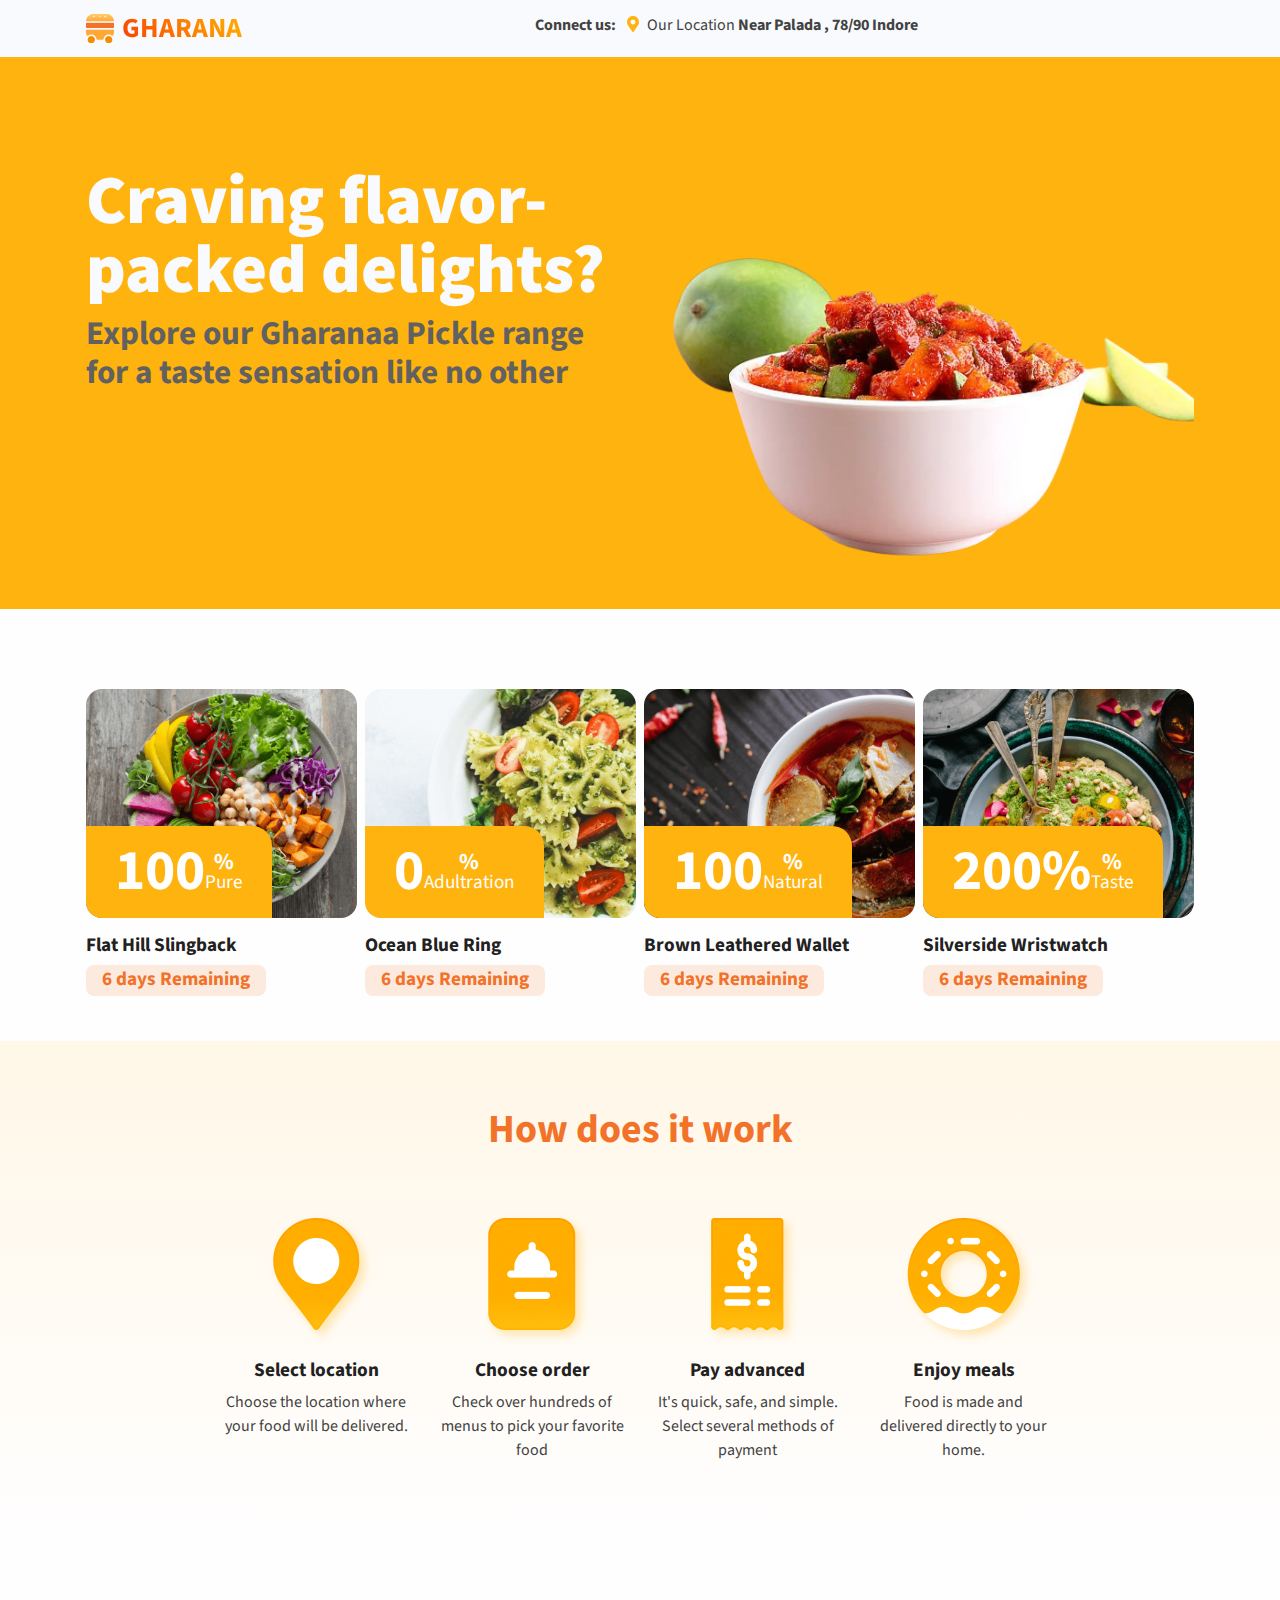
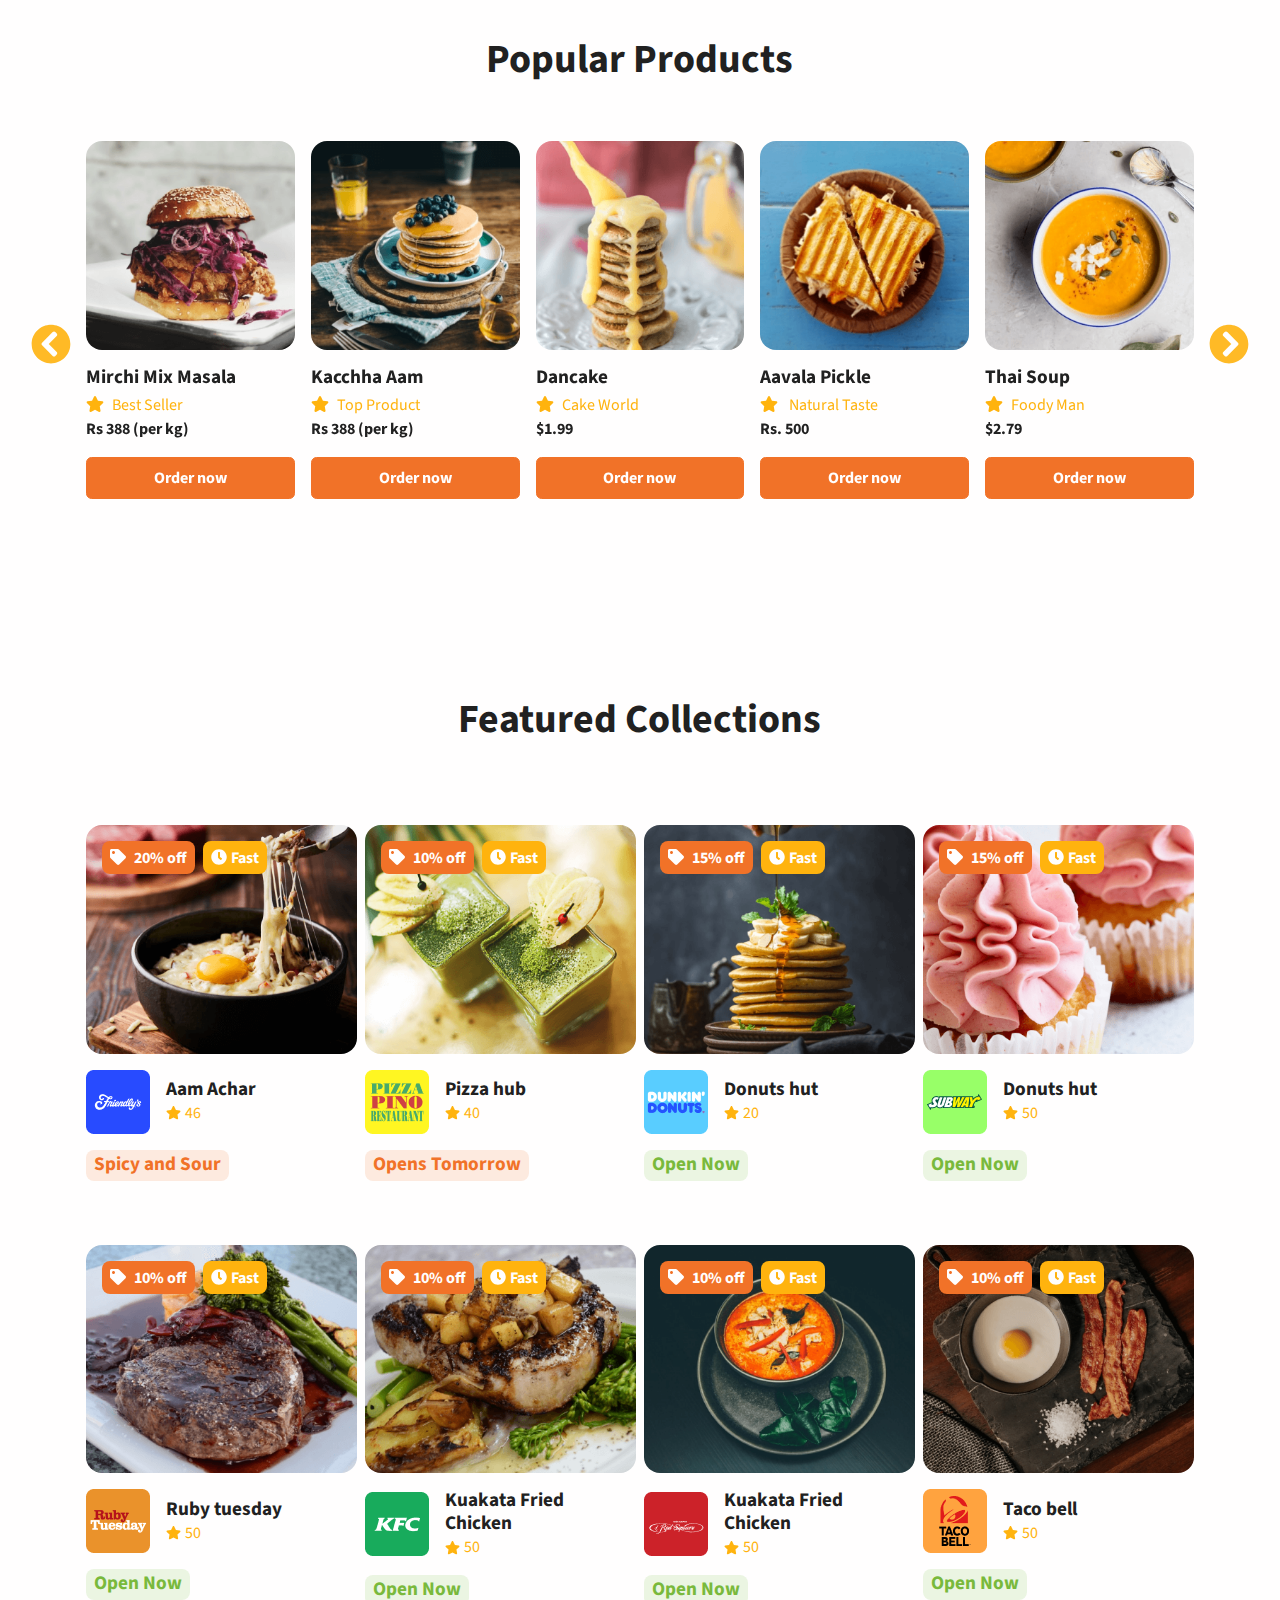
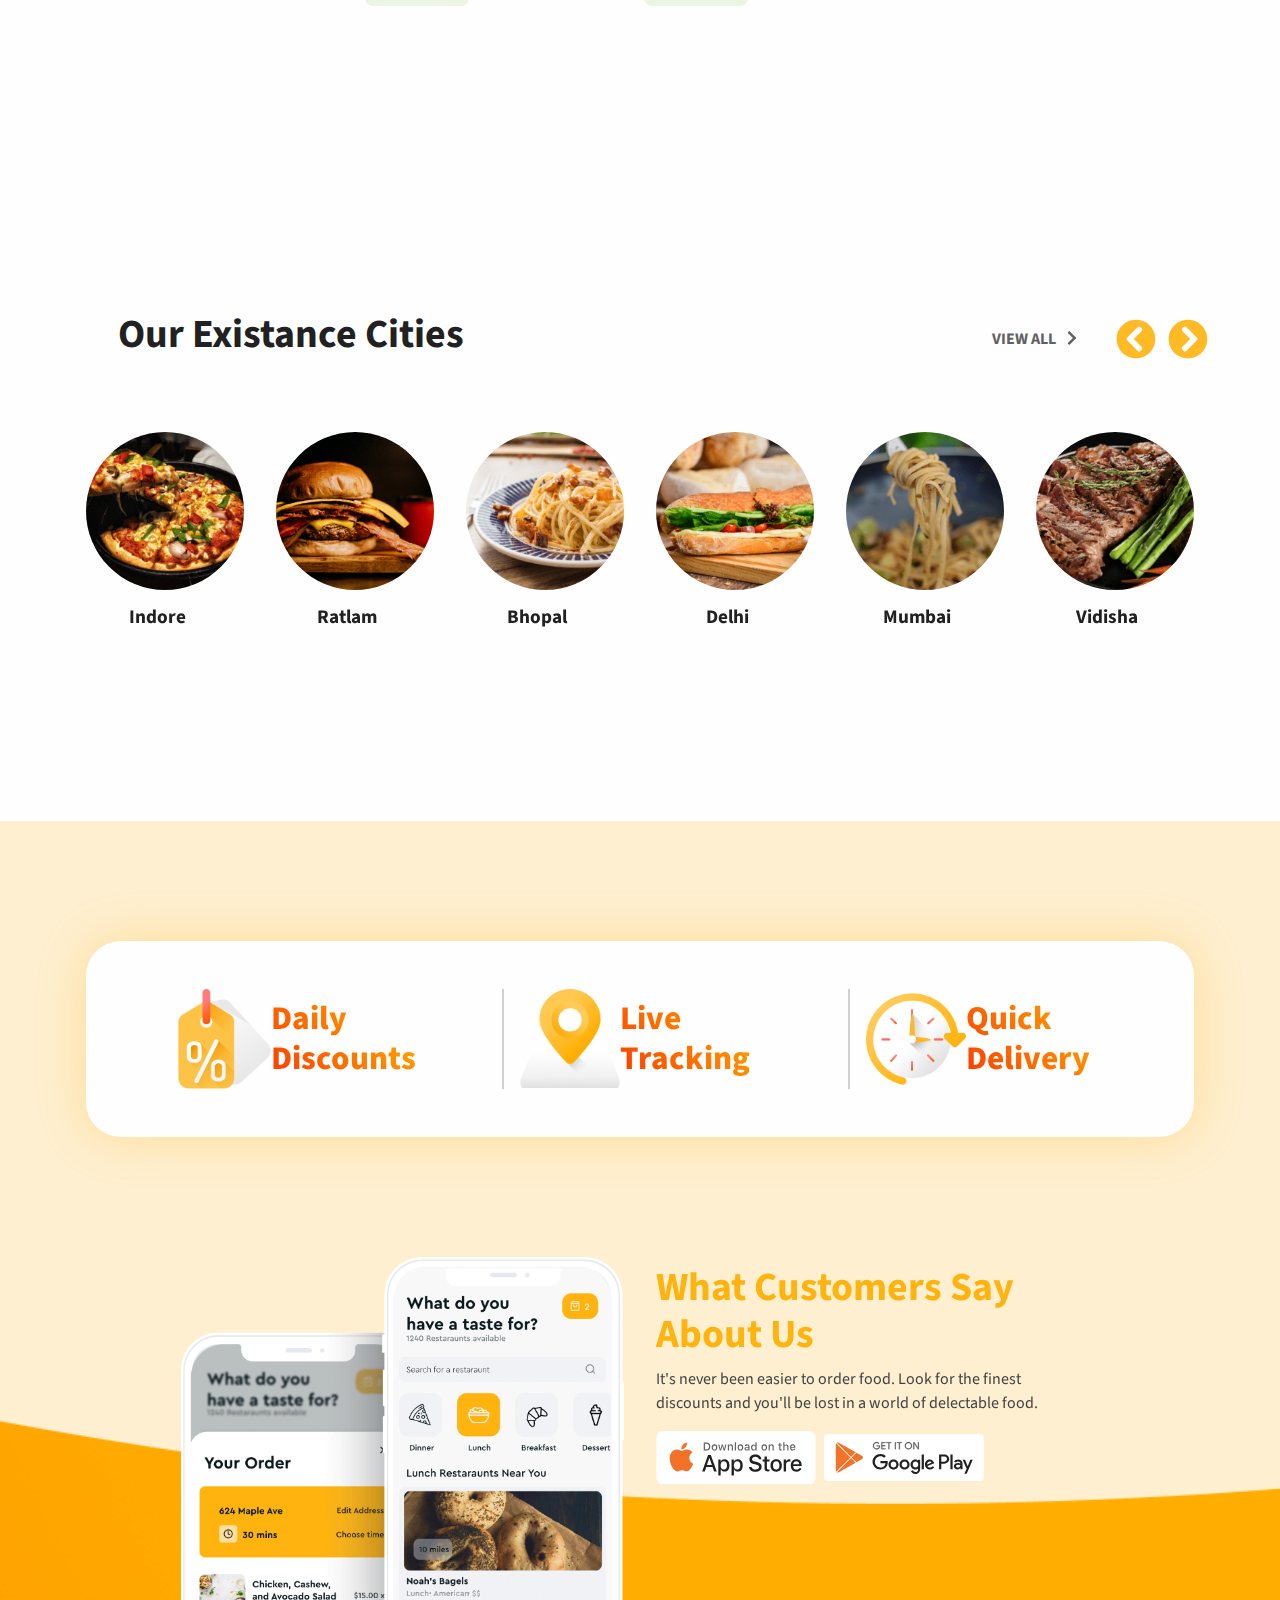
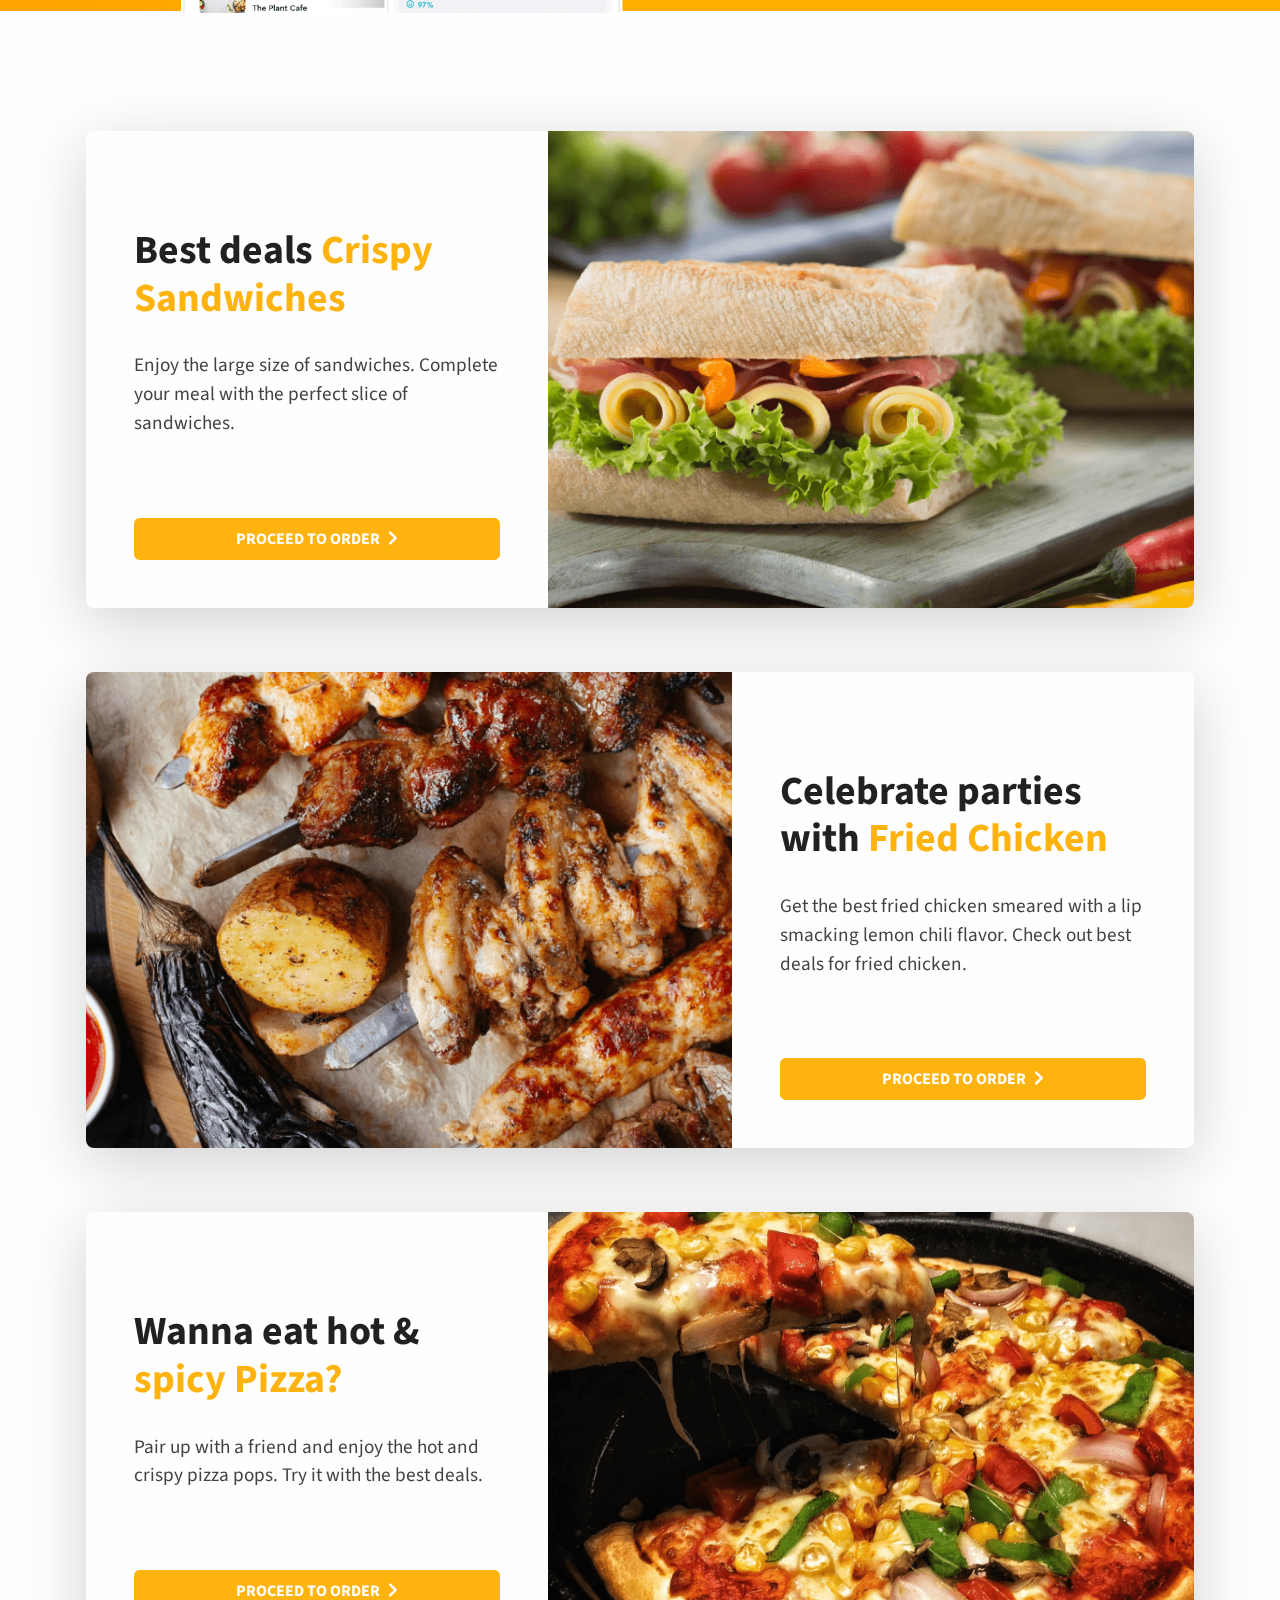
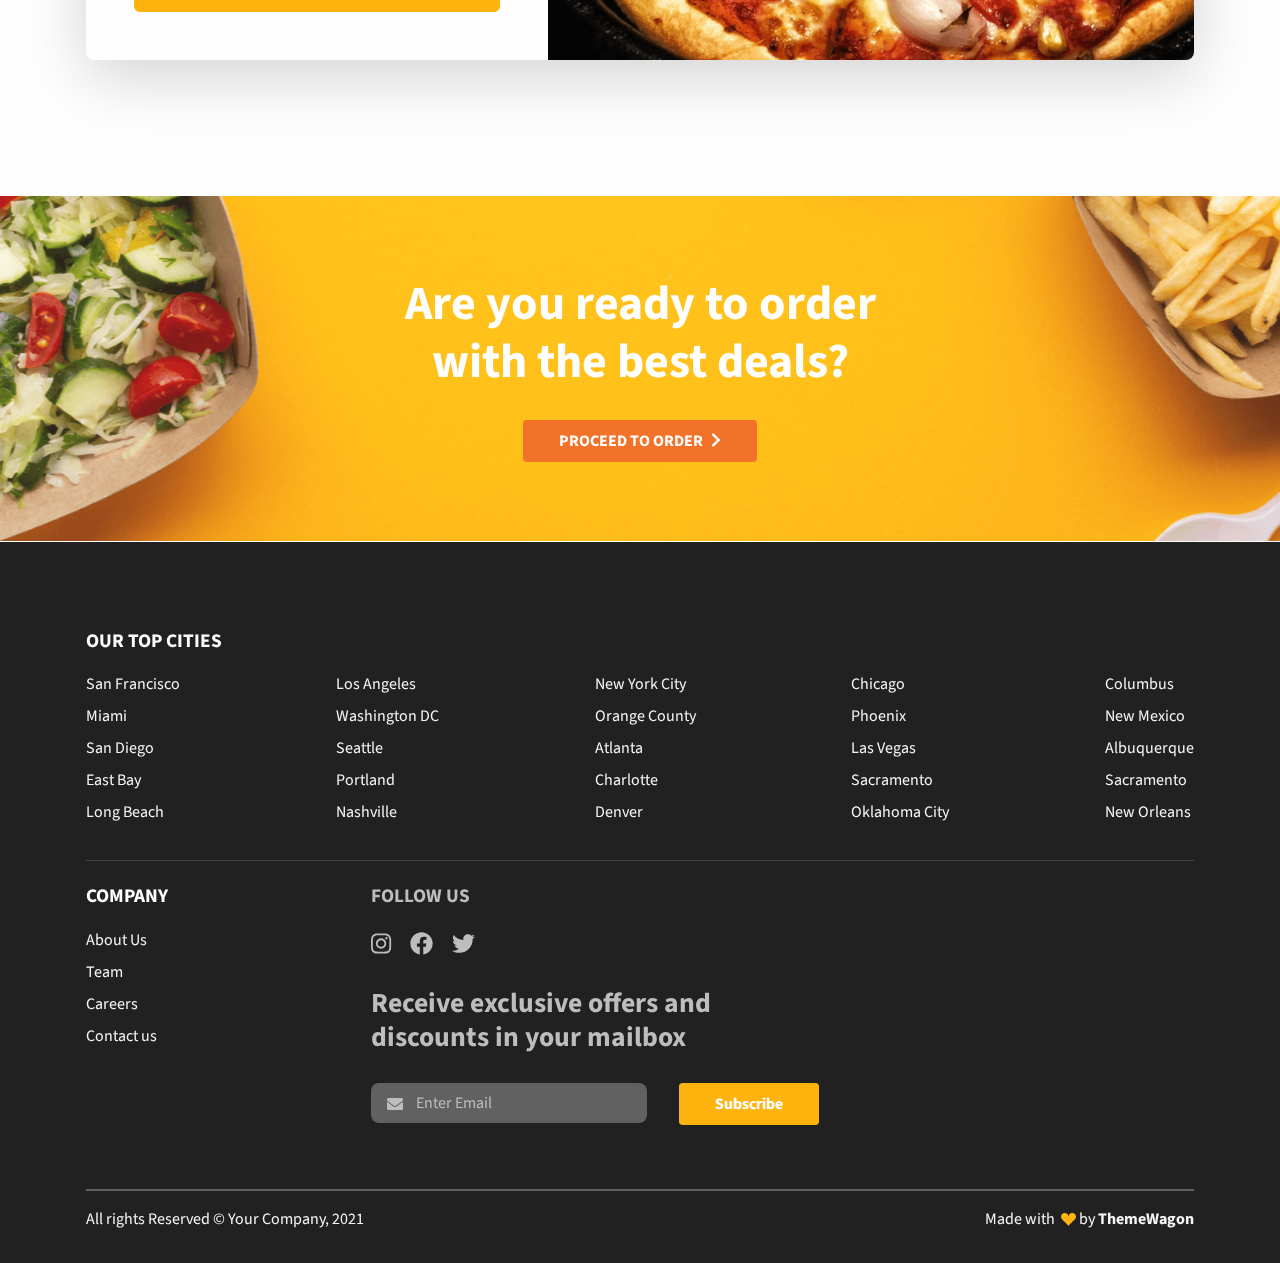
==== commit 1c3cd862: "added some pages" ====
--- a/public/index.html
+++ b/public/index.html
@@ -11,6 +11,25 @@
   <!--    Document Title-->
   <!-- ===============================================-->
   <title>Foodwagon | Responsive, Ecommerce &amp; Business Templatee</title>
+  <style>
+    .carousel-inner {
+      white-space: nowrap;
+      /* Prevent items from wrapping */
+      overflow-x: auto;
+      /* Enable horizontal scrolling */
+      scroll-behavior: smooth;
+      /* Smooth scrolling */
+    }
+
+    .carousel-item {
+      display: inline-block;
+      /* Display items in a row */
+      width: auto;
+      /* Allow items to take up their natural width */
+      margin-right: 15px;
+      /* Add some spacing between items */
+    }
+  </style>
 
 
   <!-- ===============================================-->
@@ -65,7 +84,8 @@
       <div class="container">
         <div class="row flex-center">
           <div class="col-md-5 col-lg-6 order-0 order-md-1 mt-8 mt-md-0"><a class="img-landing-banner" href="#!"><img
-                class="img-fluid" src="assets/img/gallery/hero-landing-removebg-preview.png" alt="hero-header" /></a></div>
+                class="img-fluid" src="assets/img/gallery/hero-landing-removebg-preview.png" alt="hero-header" /></a>
+          </div>
           <div class="col-md-7 col-lg-6 py-8 text-md-start text-center">
             <h1 class="display-1 fs-md-5 fs-lg-6 fs-xl-8 text-light">Craving flavor-packed delights?</h1>
             <h1 class="text-800 mb-5 fs-4"> Explore our Gharanaa Pickle range for <br class="d-none d-xxl-block" />a
@@ -117,7 +137,6 @@
     <!-- ============================================-->
     <!-- <section> begin ============================-->
     <section class="py-0">
-
       <div class="container">
         <div class="row h-100 gx-2 mt-7">
           <div class="col-sm-6 col-lg-3 mb-3 mb-md-0 h-100 pb-4">
@@ -578,7 +597,8 @@
                     <h5 class="mb-0 fw-bold text-1000">Aam Achar</h5><span class="text-primary fs--1 me-1"><i
                         class="fas fa-star"></i></span><span class="mb-0 text-primary">46</span>
                   </div>
-                </div><span class="badge bg-soft-danger p-2"><span class="fw-bold fs-1 text-danger">Spicy and Sour</span></span>
+                </div><span class="badge bg-soft-danger p-2"><span class="fw-bold fs-1 text-danger">Spicy and
+                    Sour</span></span>
               </div>
             </div>
           </div>
@@ -717,7 +737,7 @@
               </div>
             </div>
           </div>
-      </div>
+        </div>
     </section>
 
 
@@ -1202,36 +1222,10 @@
           <div class="col-6 col-md-4 col-lg-3 col-xxl-2 mb-3">
             <h5 class="lh-lg fw-bold text-white">COMPANY</h5>
             <ul class="list-unstyled mb-md-4 mb-lg-0">
-              <li class="lh-lg"><a class="text-200 text-decoration-none" href="#!">About Us</a></li>
-              <li class="lh-lg"><a class="text-200 text-decoration-none" href="#!">Team</a></li>
-              <li class="lh-lg"><a class="text-200 text-decoration-none" href="#!">Careers</a></li>
-              <li class="lh-lg"><a class="text-200 text-decoration-none" href="#!">blog</a></li>
-            </ul>
-          </div>
-          <div class="col-6 col-md-4 col-lg-3 col-xxl-2 col-lg-3 mb-3">
-            <h5 class="lh-lg fw-bold text-white">CONTACT</h5>
-            <ul class="list-unstyled mb-md-4 mb-lg-0">
-              <li class="lh-lg"><a class="text-200 text-decoration-none" href="#!">Help &amp; Support</a></li>
-              <li class="lh-lg"><a class="text-200 text-decoration-none" href="#!">Partner with us </a></li>
-              <li class="lh-lg"><a class="text-200 text-decoration-none" href="#!">Ride with us</a></li>
-              <li class="lh-lg"><a class="text-200 text-decoration-none" href="#!">Ride with us</a></li>
-            </ul>
-          </div>
-          <div class="col-6 col-md-4 col-lg-3 col-xxl-2 mb-3">
-            <h5 class="lh-lg fw-bold text-white">LEGAL</h5>
-            <ul class="list-unstyled mb-md-4 mb-lg-0">
-              <li class="lh-lg"><a class="text-200 text-decoration-none" href="#!">Terms &amp; Conditions</a></li>
-              <li class="lh-lg"><a class="text-200 text-decoration-none" href="#!">Refund &amp; Cancellation</a></li>
-              <li class="lh-lg"><a class="text-200 text-decoration-none" href="#!">Privacy Policy</a></li>
-              <li class="lh-lg"><a class="text-200 text-decoration-none" href="#!">Cookie Policy</a></li>
-            </ul>
-          </div>
-          <div class="col-6 col-md-4 col-lg-3 col-xxl-2 mb-3">
-            <h5 class="lh-lg fw-bold text-white">LEGAL</h5>
-            <ul class="list-unstyled mb-md-4 mb-lg-0">
-              <li class="lh-lg"><a class="text-200 text-decoration-none" href="#!">Terms &amp; Conditions</a></li>
-              <li class="lh-lg"><a class="text-200 text-decoration-none" href="#!">Refund &amp; Cancellation</a></li>
-              <li class="lh-lg"><a class="text-200 text-decoration-none" href="#!">Privacy Policy</a></li>
+              <li class="lh-lg"><a class="text-200 text-decoration-none" href="about.html">About Us</a></li>
+              <li class="lh-lg"><a class="text-200 text-decoration-none" href="team.html">Team</a></li>
+              <li class="lh-lg"><a class="text-200 text-decoration-none" href="career.html">Careers</a></li>
+              <li class="lh-lg"><a class="text-200 text-decoration-none" href="contact.html">Contact us</a></li>
             </ul>
           </div>
           <div class="col-12 col-md-8 col-lg-6 col-xxl-4">
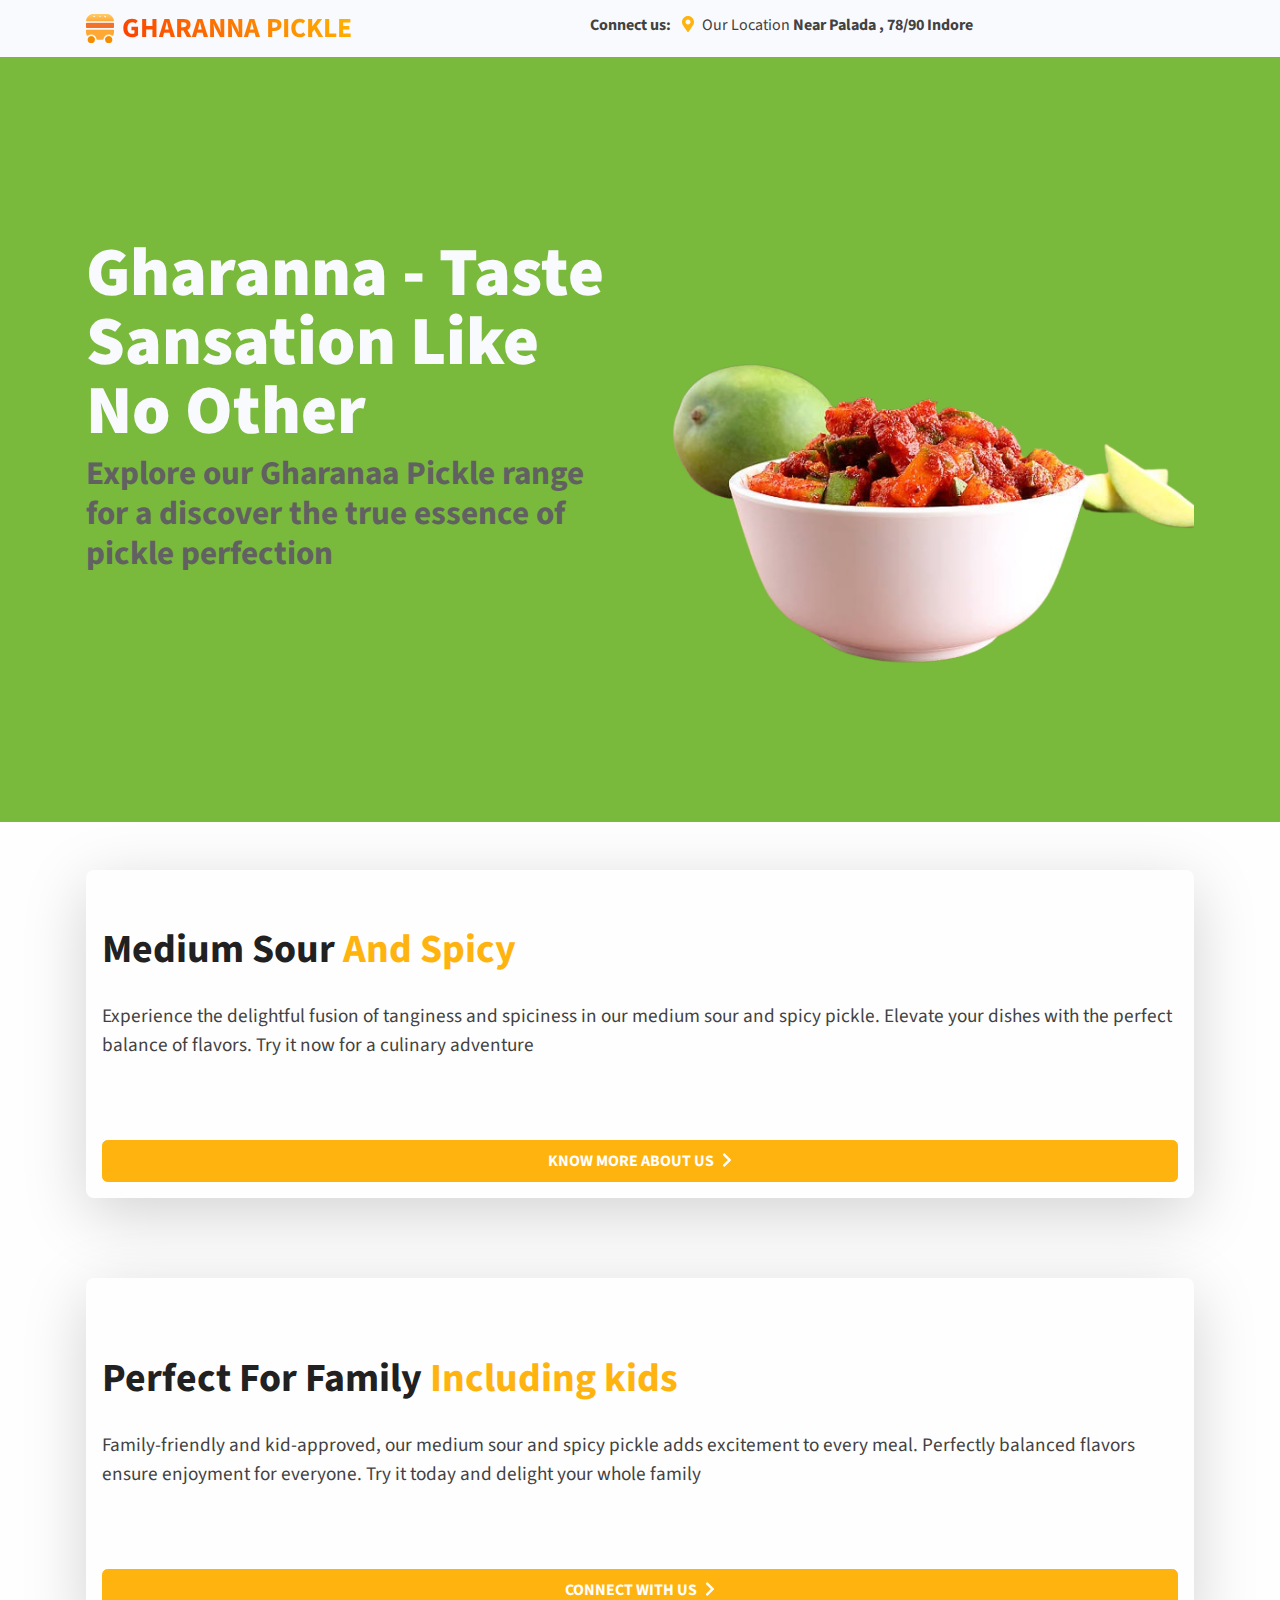
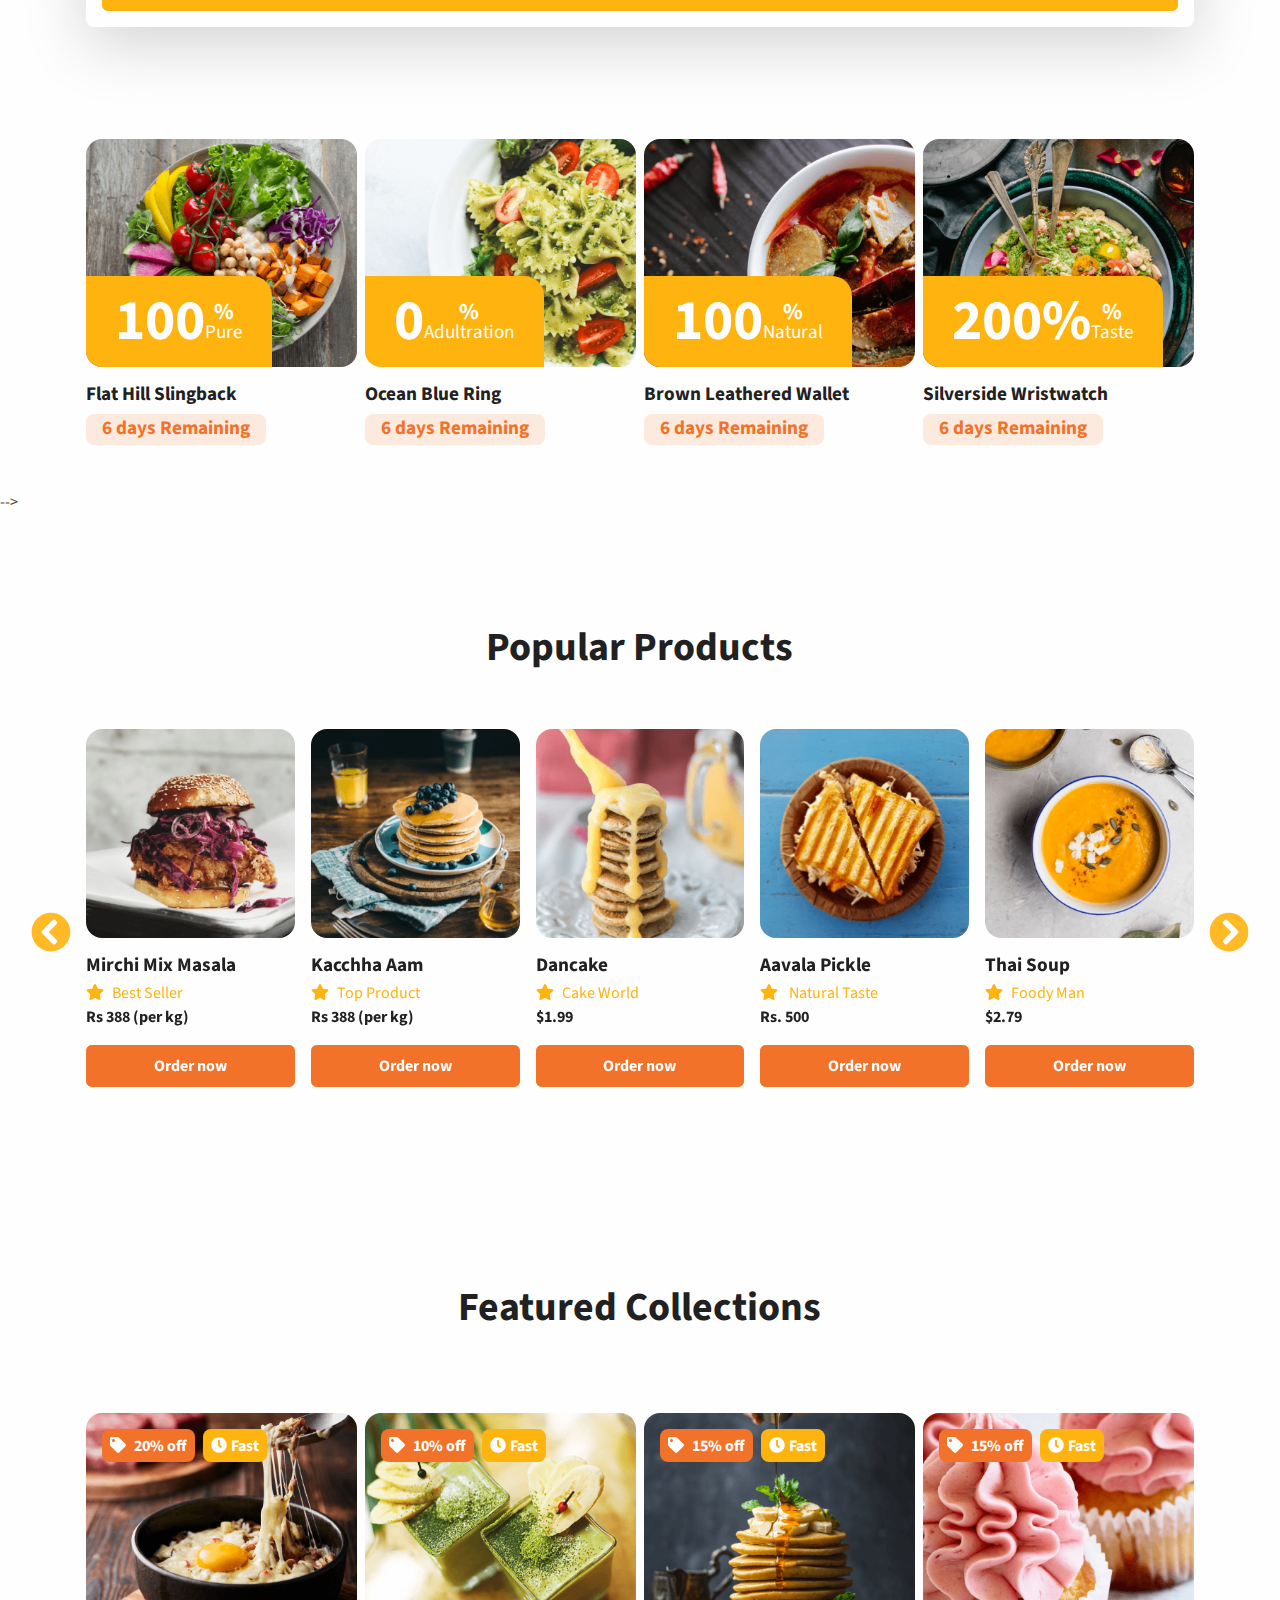
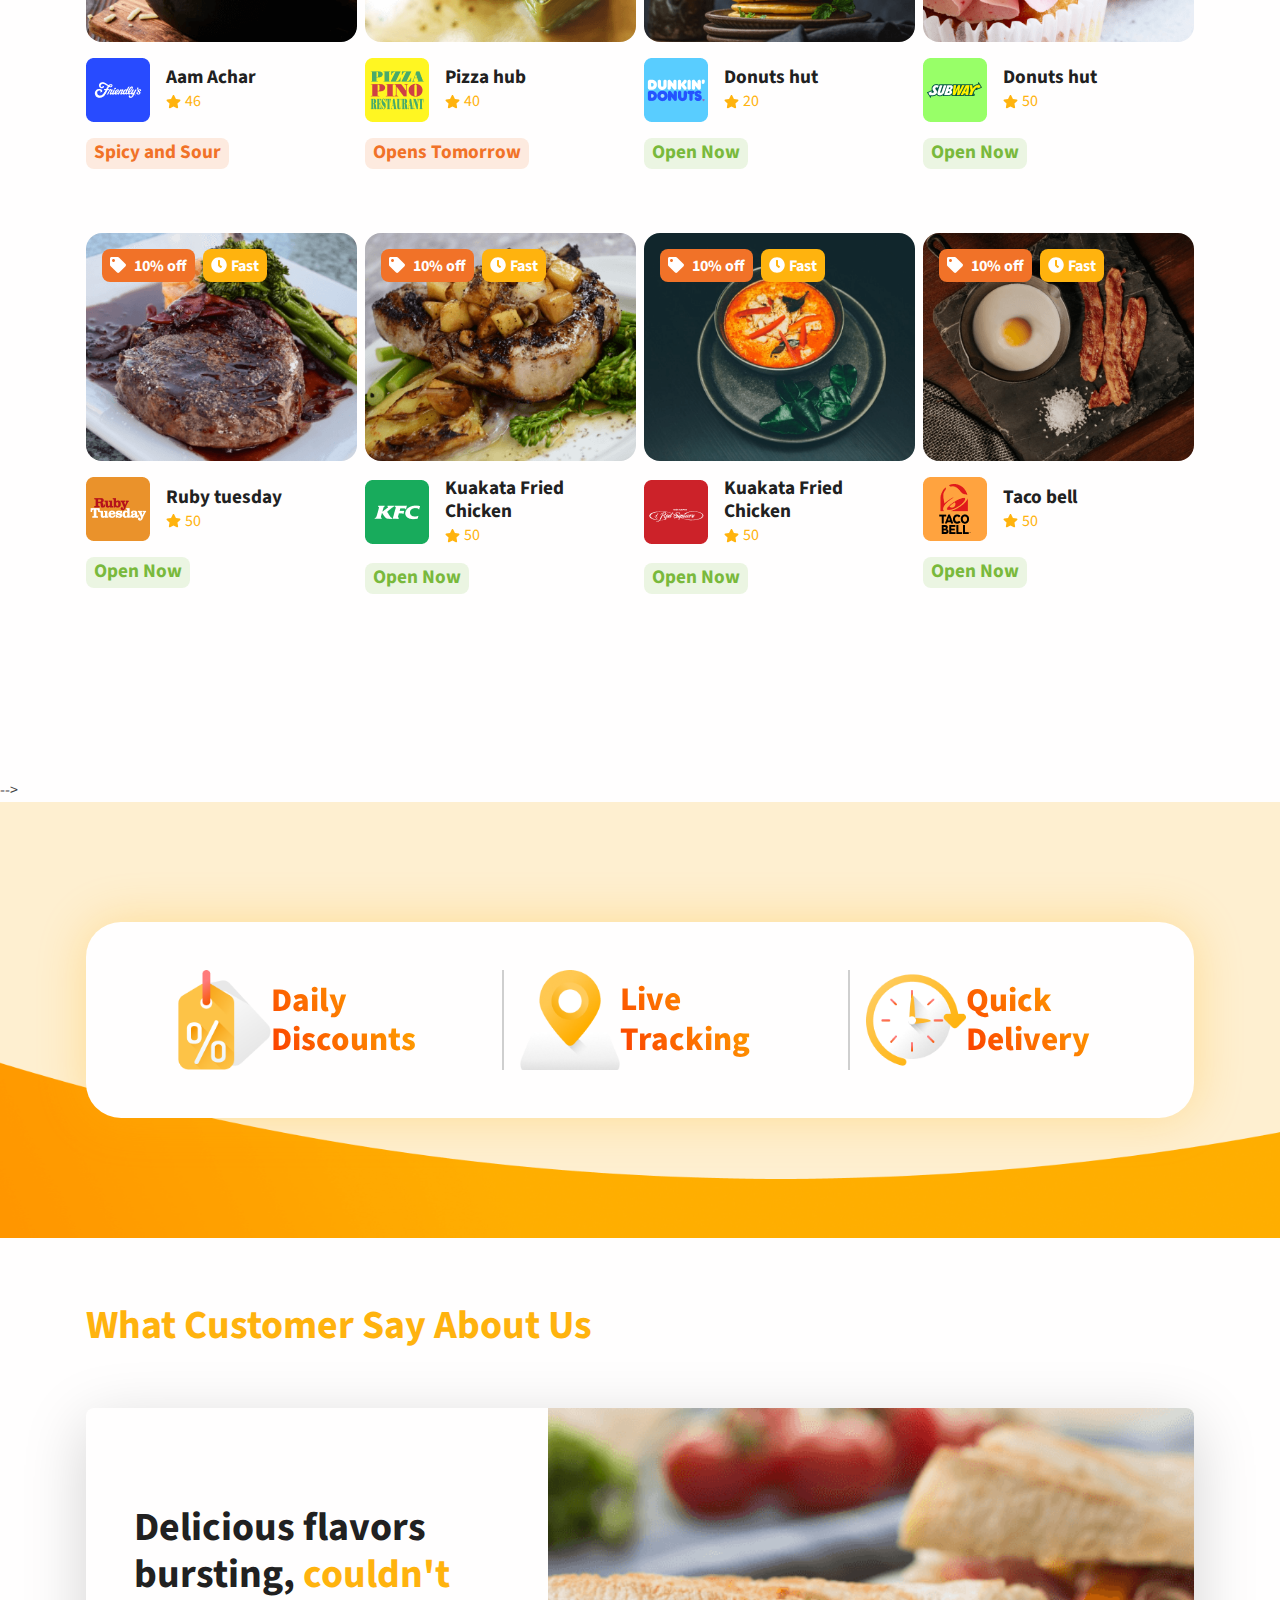
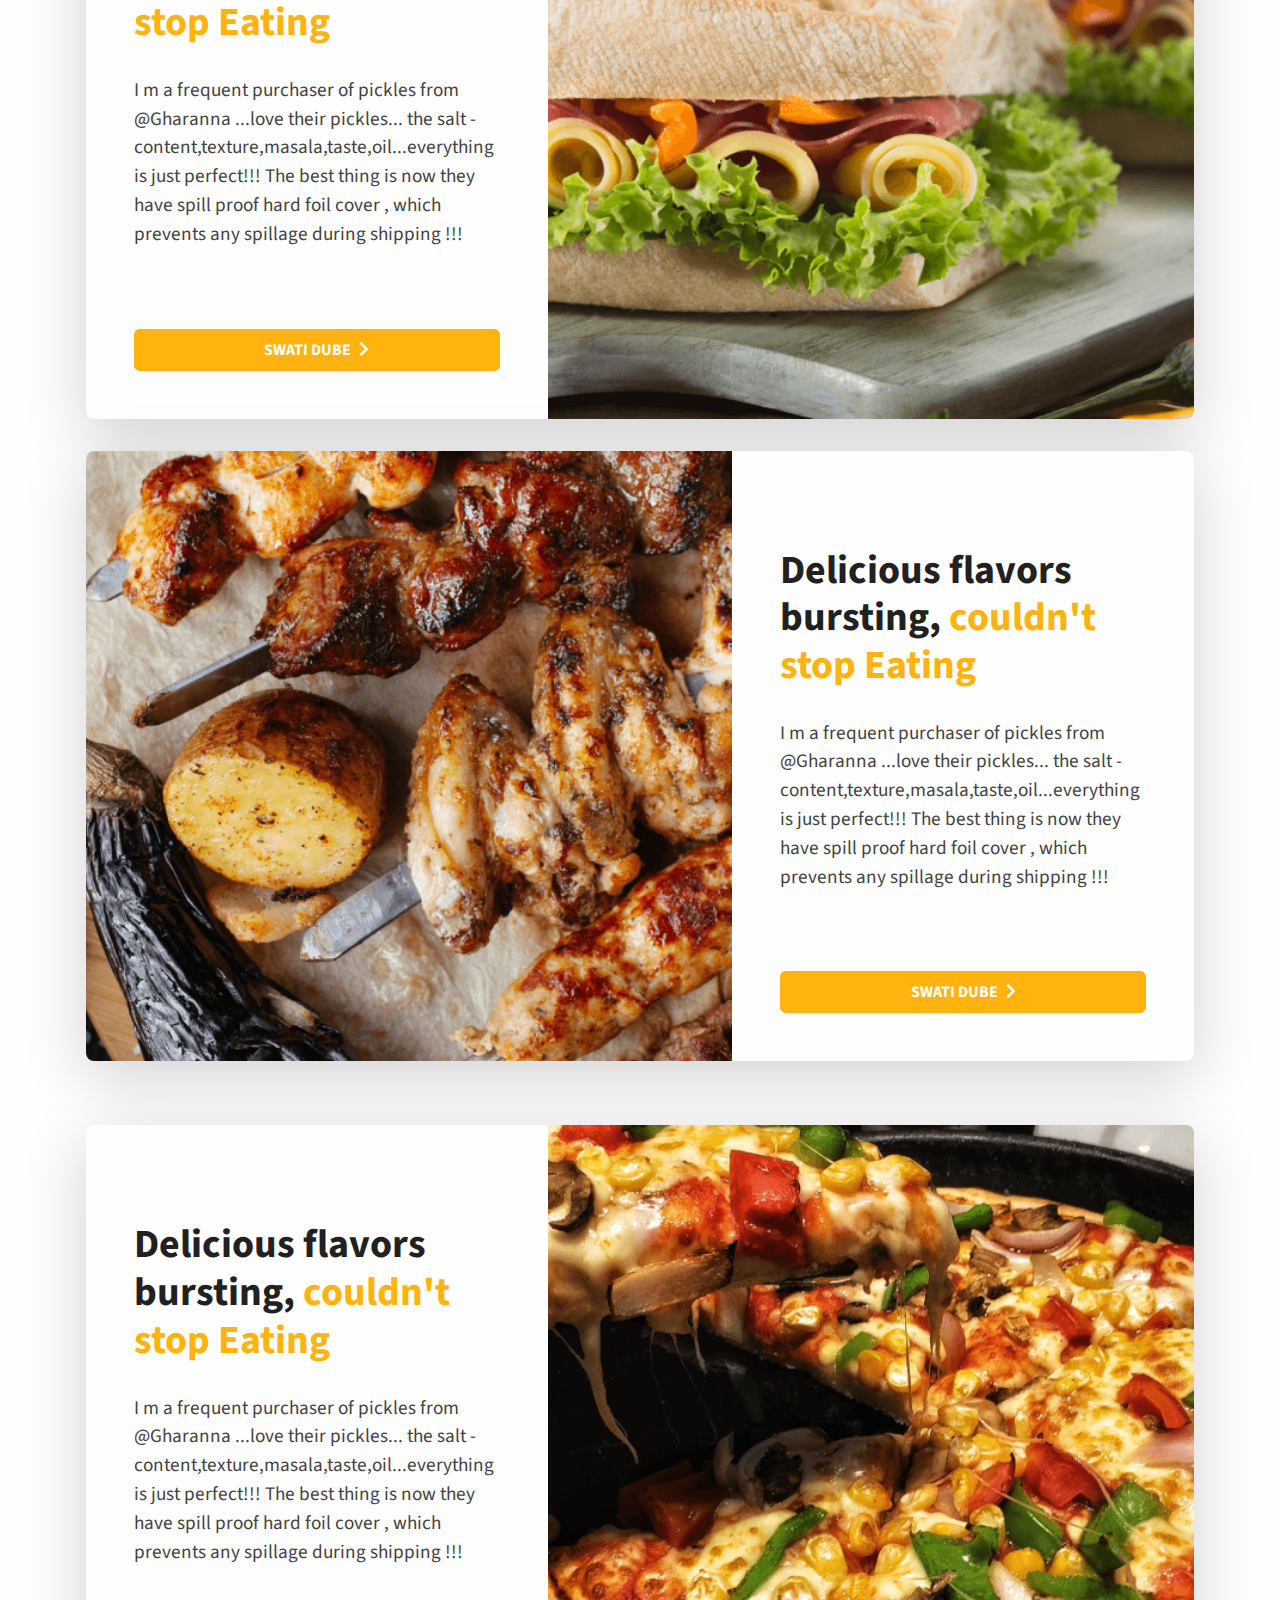
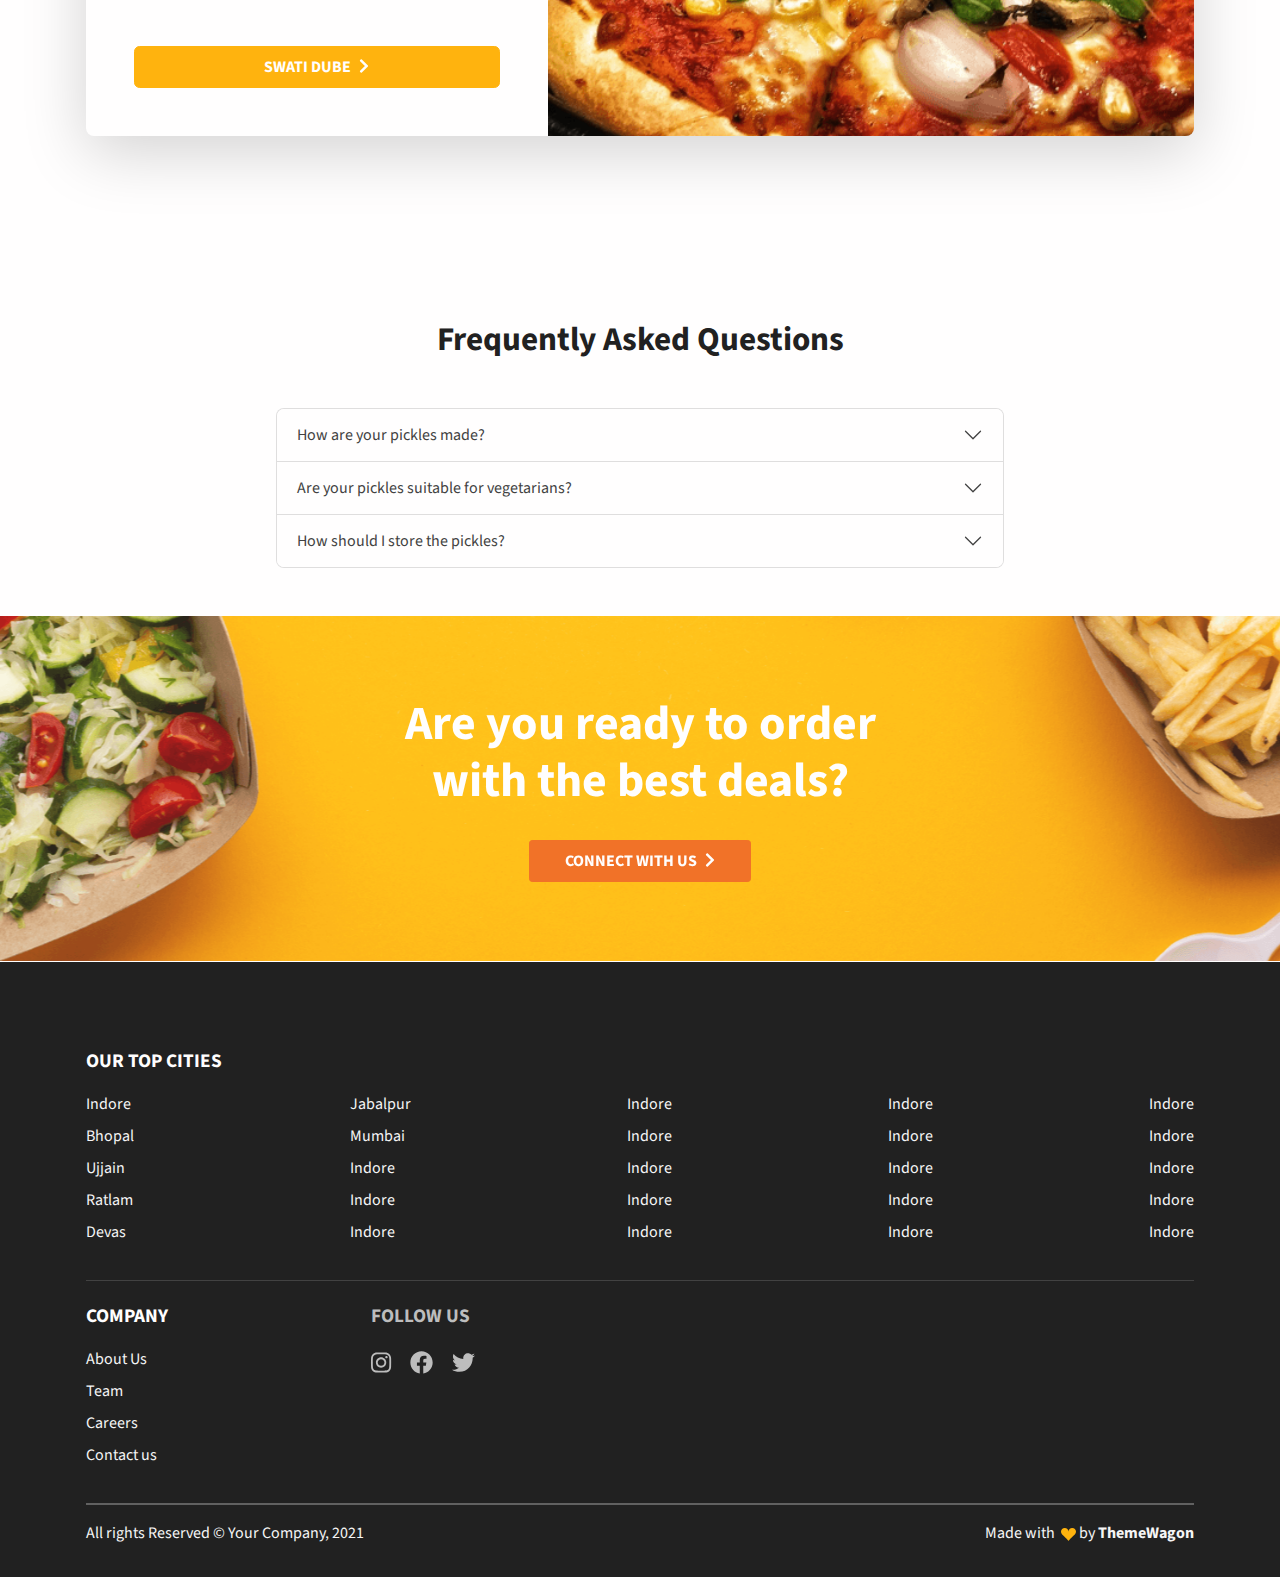
==== commit 58767509: "added some dummy data" ====
--- a/public/index.html
+++ b/public/index.html
@@ -10,26 +10,8 @@
   <!-- ===============================================-->
   <!--    Document Title-->
   <!-- ===============================================-->
-  <title>Foodwagon | Responsive, Ecommerce &amp; Business Templatee</title>
-  <style>
-    .carousel-inner {
-      white-space: nowrap;
-      /* Prevent items from wrapping */
-      overflow-x: auto;
-      /* Enable horizontal scrolling */
-      scroll-behavior: smooth;
-      /* Smooth scrolling */
-    }
-
-    .carousel-item {
-      display: inline-block;
-      /* Display items in a row */
-      width: auto;
-      /* Allow items to take up their natural width */
-      margin-right: 15px;
-      /* Add some spacing between items */
-    }
-  </style>
+  <title>Gharanna | Pickle, Indore &amp; Gharanna Pickle</title>
+
 
 
   <!-- ===============================================-->
@@ -59,79 +41,88 @@
   <!-- ===============================================-->
   <main class="main" id="top">
     <nav class="navbar navbar-expand-lg navbar-light bg-light fixed-top" data-navbar-on-scroll="data-navbar-on-scroll">
-      <div class="container"><a class="navbar-brand d-inline-flex" href="index.html"><img class="d-inline-block"
-            src="assets/img/gallery/logo.svg" alt="logo" /><span
-            class="text-1000 fs-3 fw-bold ms-2 text-gradient">GHARANA</span></a>
-        <button class="navbar-toggler" type="button" data-bs-toggle="collapse" data-bs-target="#navbarSupportedContent"
-          aria-controls="navbarSupportedContent" aria-expanded="false" aria-label="Toggle navigation"><span
-            class="navbar-toggler-icon"> </span></button>
-        <div class="collapse navbar-collapse border-top border-lg-0 my-2 mt-lg-0" id="navbarSupportedContent">
-          <div class="mx-auto pt-5 pt-lg-0 d-block d-lg-none d-xl-block">
-            <p class="mb-0 fw-bold text-lg-center">Connect us: <i
-                class="fas fa-map-marker-alt text-warning mx-2"></i><span class="fw-normal">Our Location
-              </span><span>Near Palada , 78/90 Indore</span></p>
-          </div>
-          <!-- <form class="d-flex mt-4 mt-lg-0 ms-lg-auto ms-xl-0">
-              <div class="input-group-icon pe-2"><i class="fas fa-search input-box-icon text-primary"></i>
-                <input class="form-control border-0 input-box bg-100" type="search" placeholder="Search Food" aria-label="Search" />
-              </div>
-              <button class="btn btn-white shadow-warning text-warning" type="submit"> <i class="fas fa-user me-2"></i>Login</button>
-            </form> -->
-        </div>
-      </div>
+        <div class="container">
+            <a class="navbar-brand d-inline-flex" href="index.html">
+                <img class="d-inline-block" src="assets/img/gallery/logo.svg" alt="logo" />
+                <span class="text-1000 fs-3 fw-bold ms-2 text-gradient">GHARANNA PICKLE</span>
+            </a>
+            <button class="navbar-toggler" type="button" data-bs-toggle="collapse" data-bs-target="#navbarSupportedContent"
+                aria-controls="navbarSupportedContent" aria-expanded="false" aria-label="Toggle navigation">
+                <span class="navbar-toggler-icon"></span>
+            </button>
+            <div class="collapse navbar-collapse border-top border-lg-0 my-2 mt-lg-0" id="navbarSupportedContent">
+                <div class="mx-auto pt-5 pt-lg-0 d-block d-lg-none d-xl-block">
+                    <p class="mb-0 fw-bold text-lg-center">Connect us: <i class="fas fa-map-marker-alt text-warning mx-2"></i><span
+                            class="fw-normal">Our Location </span><span>Near Palada , 78/90 Indore</span></p>
+                </div>
+            </div>
+        </div>
     </nav>
-    <section class="py-5 overflow-hidden bg-primary" id="home">
+    <section class=" overflow-hidden bg-success" id="home">
+        <div class="container">
+            <div class="row flex-center">
+                <div class="col-md-5 col-lg-6 order-0 order-md-1 mt-6 mt-md-0">
+                    <a class="img-landing-banner" href="">
+                        <img class="img-fluid mb-0" src="assets/img/gallery/hero-landing-removebg-preview.png" alt="hero-header" />
+                    </a>
+                </div>
+                <div class="col-md-7 col-lg-6 py-8 text-md-start text-center">
+                    <h1 class="display-1 fs-md-5 fs-lg-6 fs-xl-8 text-light mb-0">Gharanna - Taste Sansation Like No Other</h1>
+                    <h1 class="text-800 fs-4 mt-2"> Explore our Gharanaa Pickle range for <br class="d-none d-xxl-block" />a
+                      discover the true essence of pickle perfection </h1>
+                </div>
+            </div>
+        </div>
+    </section>
+</main>
+
+
+    <section class="pb-3 pt-5">
       <div class="container">
-        <div class="row flex-center">
-          <div class="col-md-5 col-lg-6 order-0 order-md-1 mt-8 mt-md-0"><a class="img-landing-banner" href="#!"><img
-                class="img-fluid" src="assets/img/gallery/hero-landing-removebg-preview.png" alt="hero-header" /></a>
-          </div>
-          <div class="col-md-7 col-lg-6 py-8 text-md-start text-center">
-            <h1 class="display-1 fs-md-5 fs-lg-6 fs-xl-8 text-light">Craving flavor-packed delights?</h1>
-            <h1 class="text-800 mb-5 fs-4"> Explore our Gharanaa Pickle range for <br class="d-none d-xxl-block" />a
-              taste sensation like no other</h1>
-            <!-- <div class="card w-xxl-75"> -->
-            <!-- <div class="card-body"> -->
-            <!-- <nav>
-                    <div class="nav nav-tabs" id="nav-tab" role="tablist">
-                      <button class="nav-link active mb-3" id="nav-home-tab" data-bs-toggle="tab" data-bs-target="#nav-home" type="button" role="tab" aria-controls="nav-home" aria-selected="true"><i class="fas fa-motorcycle me-2"></i>Delivery</button>
-                      <button class="nav-link mb-3" id="nav-profile-tab" data-bs-toggle="tab" data-bs-target="#nav-profile" type="button" role="tab" aria-controls="nav-profile" aria-selected="false"><i class="fas fa-shopping-bag me-2"></i>Pickup</button>
-                    </div>
-                  </nav> -->
-            <!-- <div class="tab-content mt-3" id="nav-tabContent"> -->
-            <!-- <div class="tab-pane fade show active" id="nav-home" role="tabpanel" aria-labelledby="nav-home-tab">
-                      <form class="row gx-2 gy-2 align-items-center">
-                        <div class="col">
-                          <div class="input-group-icon"><i class="fas fa-map-marker-alt text-danger input-box-icon"></i>
-                            <label class="visually-hidden" for="inputDelivery">Address</label>
-                            <input class="form-control input-box form-foodwagon-control" id="inputDelivery" type="text" placeholder="Enter Your Address" />
-                          </div>
-                        </div>
-                        <div class="d-grid gap-3 col-sm-auto">
-                          <button class="btn btn-danger" type="submit">Find Food</button>
-                        </div>
-                      </form>
-                    </div> -->
-            <!-- <div class="tab-pane fade" id="nav-profile" role="tabpanel" aria-labelledby="nav-profile-tab">
-                      <form class="row gx-4 gy-2 align-items-center">
-                        <div class="col">
-                          <div class="input-group-icon"><i class="fas fa-map-marker-alt text-danger input-box-icon"></i>
-                            <label class="visually-hidden" for="inputPickup">Address</label>
-                            <input class="form-control input-box form-foodwagon-control" id="inputPickup" type="text" placeholder="Enter Your Address" />
-                          </div>
-                        </div>
-                        <div class="d-grid gap-3 col-sm-auto">
-                          <button class="btn btn-danger" type="submit">Find Food</button>
-                        </div>
-                      </form>
-                    </div>
-                  </div> -->
-            <!-- </div> -->
-            <!-- </div> -->
-          </div>
-        </div>
-      </div>
+        <div class="row">
+          <div class="col-12">
+            <div class="card card-span mb-3 shadow-lg">
+              <div class="card-body py-0">
+                <div class="row justify-content-center mt-2">
+                    <h1 class="card-title mt-xl-5 mb-4">Medium Sour <span class="text-primary"> And Spicy </span>
+                    </h1>
+                    <p class="fs-1">Experience the delightful fusion of tanginess and spiciness in our medium sour and spicy pickle. Elevate your dishes with the perfect balance of flavors. Try it now for a culinary adventure</p>
+                    <div class="d-grid bottom-0"><a class="btn btn-lg btn-primary mt-xl-6 mb-3" href="about.html">KNOW MORE ABOUT US<i
+                          class="fas fa-chevron-right ms-2"></i></a></div>
+                  </div>
+                </div>
+              </div>
+            </div>
+          </div>
+        </div>
+      </div><!-- end of .container-->
+
     </section>
+    <section class="pb-3 pt-5">
+      <div class="container">
+        <div class="row">
+          <div class="col-12">
+            <div class="card card-span mb-3 shadow-lg">
+              <div class="card-body py-0">
+                <div class="row justify-content-center pt-4">
+                    <h1 class="card-title mt-xl-5 mb-4">Perfect For Family<span class="text-primary">  Including kids</span>
+                    </h1>
+                    <p class="fs-1">Family-friendly and kid-approved, our medium sour and spicy pickle adds excitement to every meal. Perfectly balanced flavors ensure enjoyment for everyone. Try it today and delight your whole family</p>
+                    <div class="d-grid bottom-0"><a class="btn btn-lg btn-primary mt-xl-6 mb-3" href="contact.html">CONNECT WITH US<i
+                          class="fas fa-chevron-right ms-2"></i></a></div>
+                  </div>
+                </div>
+              </div>
+            </div>
+          </div>
+        </div>
+      </div><!-- end of .container-->
+
+    </section>
+
+
+  
+    
 
 
     <!-- ============================================-->
@@ -235,13 +226,13 @@
 
     <!-- ============================================-->
     <!-- <section> begin ============================-->
-    <section class="py-0 bg-primary-gradient">
+    <!-- <section class="py-0 bg-primary-gradient">
 
       <div class="container">
         <div class="row justify-content-center g-0">
           <div class="col-xl-9">
             <div class="col-lg-6 text-center mx-auto mb-3 mb-md-5 mt-4">
-              <h5 class="fw-bold text-danger fs-3 fs-lg-5 lh-sm my-6">How does it work</h5>
+              <h5 class="fw-bold text-danger fs-3 fs-lg-5 lh-sm my-6">How we work</h5>
             </div>
             <div class="row">
               <div class="col-sm-6 col-md-3 mb-6">
@@ -277,7 +268,7 @@
         </div>
       </div><!-- end of .container-->
 
-    </section>
+    </section> -->
     <!-- <section> close ============================-->
     <!-- ============================================-->
 
@@ -405,7 +396,7 @@
                       <div class="card card-span h-100 rounded-3"><img class="img-fluid rounded-3 h-100"
                           src="assets/img/gallery/crispy-sandwitch.png" alt="..." />
                         <div class="card-body ps-0">
-                          <h5 class="fw-bold text-1000 text-truncate mb-1">Crispy Sandwitch</h5>
+                          <h5 class="fw-bold text-1000 text-truncate mb-1"></h5>
                           <div><span class="text-warning me-2"><i class="fas fa-star"></i></i></span><span
                               class="text-primary">Fastfood Dine</span></div><span
                             class="text-1000 fw-bold">$3.00</span>
@@ -743,7 +734,7 @@
 
     <!-- ============================================-->
     <!-- <section> begin ============================-->
-    <section class="py-8 overflow-hidden">
+    <!-- <section class="py-8 overflow-hidden">
 
       <div class="container">
         <div class="row flex-center mb-6">
@@ -981,7 +972,7 @@
         </div>
       </div><!-- end of .container-->
 
-    </section>
+    </section> -->
     <!-- <section> close ============================-->
     <!-- ============================================-->
 
@@ -1028,41 +1019,32 @@
             </div>
           </div>
         </div>
-        <div class="row flex-center mt-md-8">
-          <div class="col-lg-5 d-none d-lg-block" style="margin-bottom: -122px;"> <img class="w-100"
-              src="assets/img/gallery/phone-cta-one.png" alt="..." /></div>
-          <div class="col-lg-5 mt-7 mt-md-0">
-            <h1 class="text-primary">What Customers Say About Us</h1>
-            <p>It's never been easier to order food. Look for the finest <br class="d-none d-xl-block" />discounts and
-              you'll be lost in a world of delectable food.</p><a class="pe-2" href="https://www.apple.com/app-store/"
-              target="_blank"><img src="assets/img/gallery/app-store.svg" width="160" alt="" /></a><a
-              href="https://play.google.com/store/apps" target="_blank"><img src="assets/img/gallery/google-play.svg"
-                width="160" alt="" /></a>
-          </div>
-        </div>
       </div>
     </section>
 
 
     <!-- ============================================-->
     <!-- <section> begin ============================-->
-    <section class="pb-5 pt-8">
-
+    <section class="pb-3 pt-3">
       <div class="container">
         <div class="row">
+          <div class="mb-4">
+            <h1 class="card-title mt-xl-5 mb-4"> <span class="text-primary"> What Customer Say About Us</span>
+          </div>
           <div class="col-12">
             <div class="card card-span mb-3 shadow-lg">
+
+              </h1>
               <div class="card-body py-0">
                 <div class="row justify-content-center">
                   <div class="col-md-5 col-xl-7 col-xxl-8 g-0 order-0 order-md-1"><img
                       class="img-fluid w-100 fit-cover h-100 rounded-top rounded-md-end rounded-md-top-0"
                       src="assets/img/gallery/crispy-sandwiches.png" alt="..." /></div>
                   <div class="col-md-7 col-xl-5 col-xxl-4 p-4 p-lg-5">
-                    <h1 class="card-title mt-xl-5 mb-4">Best deals <span class="text-primary"> Crispy Sandwiches</span>
-                    </h1>
-                    <p class="fs-1">Enjoy the large size of sandwiches. Complete your meal with the perfect slice of
-                      sandwiches.</p>
-                    <div class="d-grid bottom-0"><a class="btn btn-lg btn-primary mt-xl-6" href="#!">PROCEED TO ORDER<i
+                    <h1 class="card-title mt-xl-5 mb-4">Delicious flavors bursting,  <span class="text-primary">couldn't stop  Eating</span>
+</h1>
+                    <p class="fs-1">I m a frequent purchaser of pickles from @Gharanna ...love their pickles... the salt -content,texture,masala,taste,oil...everything is just perfect!!! The best thing is now they have spill proof hard foil cover , which prevents any spillage during shipping !!!</p>
+                    <div class="d-grid bottom-0"><a class="btn btn-lg btn-primary mt-xl-6" href="">SWATI DUBE<i
                           class="fas fa-chevron-right ms-2"></i></a></div>
                   </div>
                 </div>
@@ -1093,11 +1075,9 @@
                       class="img-fluid w-100 fit-cover h-100 rounded-top rounded-md-start rounded-md-top-0"
                       src="assets/img/gallery/fried-chicken.png" alt="..." /></div>
                   <div class="col-md-7 col-xl-5 col-xxl-4 p-4 p-lg-5">
-                    <h1 class="card-title mt-xl-5 mb-4">Celebrate parties with <span class="text-primary">Fried
-                        Chicken</span></h1>
-                    <p class="fs-1">Get the best fried chicken smeared with a lip smacking lemon chili flavor. Check out
-                      best deals for fried chicken.</p>
-                    <div class="d-grid bottom-0"><a class="btn btn-lg btn-primary mt-xl-6" href="#!">PROCEED TO ORDER<i
+                    <h1 class="card-title mt-xl-5 mb-4">Delicious flavors bursting,  <span class="text-primary">couldn't stop  Eating</span></h1>
+                    <p class="fs-1">I m a frequent purchaser of pickles from @Gharanna ...love their pickles... the salt -content,texture,masala,taste,oil...everything is just perfect!!! The best thing is now they have spill proof hard foil cover , which prevents any spillage during shipping !!!</p>
+                    <div class="d-grid bottom-0"><a class="btn btn-lg btn-primary mt-xl-6" href="">SWATI DUBE<i
                           class="fas fa-chevron-right ms-2"></i></a></div>
                   </div>
                 </div>
@@ -1128,11 +1108,10 @@
                       class="img-fluid w-100 fit-cover h-100 rounded-top rounded-md-end rounded-md-top-0"
                       src="assets/img/gallery/pizza.png" alt="..." /></div>
                   <div class="col-md-7 col-xl-5 col-xxl-4 p-4 p-lg-5">
-                    <h1 class="card-title mt-xl-5 mb-4">Wanna eat hot & <span class="text-primary">spicy Pizza?</span>
+                    <h1 class="card-title mt-xl-5 mb-4">Delicious flavors bursting,  <span class="text-primary">couldn't stop  Eating</span>
                     </h1>
-                    <p class="fs-1">Pair up with a friend and enjoy the hot and crispy pizza pops. Try it with the best
-                      deals.</p>
-                    <div class="d-grid bottom-0"><a class="btn btn-lg btn-primary mt-xl-6" href="#!">PROCEED TO ORDER<i
+                    <p class="fs-1">I m a frequent purchaser of pickles from @Gharanna ...love their pickles... the salt -content,texture,masala,taste,oil...everything is just perfect!!! The best thing is now they have spill proof hard foil cover , which prevents any spillage during shipping !!!</p>
+                    <div class="d-grid bottom-0"><a class="btn btn-lg btn-primary mt-xl-6" href="">SWATI DUBE<i
                           class="fas fa-chevron-right ms-2"></i></a></div>
                   </div>
                 </div>
@@ -1145,7 +1124,64 @@
     </section>
     <!-- <section> close ============================-->
     <!-- ============================================-->
-
+    <section class="py-5 overflow-hidden" id="faq">
+      <div class="container">
+          <div class="row">
+              <div class="col-lg-8 mx-auto">
+                  <h2 class="text-center mb-5">Frequently Asked Questions</h2>
+                  <div class="accordion" id="accordionExample">
+                      <div class="accordion-item">
+                          <h2 class="accordion-header" id="headingOne">
+                              <button class="accordion-button collapsed" type="button" data-bs-toggle="collapse"
+                                  data-bs-target="#collapseOne" aria-expanded="false" aria-controls="collapseOne">
+                                  How are your pickles made?
+                              </button>
+                          </h2>
+                          <div id="collapseOne" class="accordion-collapse collapse" aria-labelledby="headingOne"
+                              data-bs-parent="#accordionExample">
+                              <div class="accordion-body">
+                                  Our pickles are made using traditional recipes passed down through generations. We use
+                                  only the freshest ingredients and a blend of spices to create the perfect flavor
+                                  profile.
+                              </div>
+                          </div>
+                      </div>
+                      <div class="accordion-item">
+                          <h2 class="accordion-header" id="headingTwo">
+                              <button class="accordion-button collapsed" type="button" data-bs-toggle="collapse"
+                                  data-bs-target="#collapseTwo" aria-expanded="false" aria-controls="collapseTwo">
+                                  Are your pickles suitable for vegetarians?
+                              </button>
+                          </h2>
+                          <div id="collapseTwo" class="accordion-collapse collapse" aria-labelledby="headingTwo"
+                              data-bs-parent="#accordionExample">
+                              <div class="accordion-body">
+                                  Yes, all our pickles are vegetarian-friendly. We do not use any animal products in
+                                  our recipes.
+                              </div>
+                          </div>
+                      </div>
+                      <div class="accordion-item">
+                          <h2 class="accordion-header" id="headingThree">
+                              <button class="accordion-button collapsed" type="button" data-bs-toggle="collapse"
+                                  data-bs-target="#collapseThree" aria-expanded="false" aria-controls="collapseThree">
+                                  How should I store the pickles?
+                              </button>
+                          </h2>
+                          <div id="collapseThree" class="accordion-collapse collapse" aria-labelledby="headingThree"
+                              data-bs-parent="#accordionExample">
+                              <div class="accordion-body">
+                                  Our pickles should be stored in a cool, dry place away from direct sunlight. Once
+                                  opened, they should be refrigerated to maintain freshness.
+                              </div>
+                          </div>
+                      </div>
+                      <!-- Add more FAQ items as needed -->
+                  </div>
+              </div>
+          </div>
+      </div>
+  </section>
 
     <section class="py-0">
       <div class="bg-holder"
@@ -1157,7 +1193,7 @@
         <div class="row flex-center">
           <div class="col-xxl-9 py-7 text-center">
             <h1 class="fw-bold mb-4 text-white fs-6">Are you ready to order <br />with the best deals? </h1><a
-              class="btn btn-danger" href="#"> PROCEED TO ORDER<i class="fas fa-chevron-right ms-2"></i></a>
+              class="btn btn-danger" href="contact.html"> CONNECT WITH US<i class="fas fa-chevron-right ms-2"></i></a>
           </div>
         </div>
       </div>
@@ -1173,47 +1209,47 @@
           <h5 class="lh-lg fw-bold text-white">OUR TOP CITIES</h5>
           <div class="col-6 col-md-4 col-lg-auto mb-3">
             <ul class="list-unstyled mb-md-4 mb-lg-0">
-              <li class="lh-lg"><a class="text-200 text-decoration-none" href="#!">San Francisco</a></li>
-              <li class="lh-lg"><a class="text-200 text-decoration-none" href="#!">Miami</a></li>
-              <li class="lh-lg"><a class="text-200 text-decoration-none" href="#!">San Diego</a></li>
-              <li class="lh-lg"><a class="text-200 text-decoration-none" href="#!">East Bay</a></li>
-              <li class="lh-lg"><a class="text-200 text-decoration-none" href="#!">Long Beach</a></li>
+              <li class="lh-lg"><a class="text-200 text-decoration-none" href="">Indore</a></li>
+              <li class="lh-lg"><a class="text-200 text-decoration-none" href="">Bhopal</a></li>
+              <li class="lh-lg"><a class="text-200 text-decoration-none" href="">Ujjain</a></li>
+              <li class="lh-lg"><a class="text-200 text-decoration-none" href="">Ratlam</a></li>
+              <li class="lh-lg"><a class="text-200 text-decoration-none" href="">Devas</a></li>
             </ul>
           </div>
           <div class="col-6 col-md-4 col-lg-auto mb-3">
             <ul class="list-unstyled mb-md-4 mb-lg-0">
-              <li class="lh-lg"><a class="text-200 text-decoration-none" href="#!">Los Angeles</a></li>
-              <li class="lh-lg"><a class="text-200 text-decoration-none" href="#!">Washington DC</a></li>
-              <li class="lh-lg"><a class="text-200 text-decoration-none" href="#!">Seattle</a></li>
-              <li class="lh-lg"><a class="text-200 text-decoration-none" href="#!">Portland</a></li>
-              <li class="lh-lg"><a class="text-200 text-decoration-none" href="#!">Nashville</a></li>
+              <li class="lh-lg"><a class="text-200 text-decoration-none" href="">Jabalpur</a></li>
+              <li class="lh-lg"><a class="text-200 text-decoration-none" href="">Mumbai</a></li>
+              <li class="lh-lg"><a class="text-200 text-decoration-none" href="">Indore</a></li>
+              <li class="lh-lg"><a class="text-200 text-decoration-none" href="">Indore</a></li>
+              <li class="lh-lg"><a class="text-200 text-decoration-none" href="">Indore</a></li>
             </ul>
           </div>
           <div class="col-6 col-md-4 col-lg-auto mb-3">
             <ul class="list-unstyled mb-md-4 mb-lg-0">
-              <li class="lh-lg"><a class="text-200 text-decoration-none" href="#!">New York City</a></li>
-              <li class="lh-lg"><a class="text-200 text-decoration-none" href="#!">Orange County</a></li>
-              <li class="lh-lg"><a class="text-200 text-decoration-none" href="#!">Atlanta</a></li>
-              <li class="lh-lg"><a class="text-200 text-decoration-none" href="#!">Charlotte</a></li>
-              <li class="lh-lg"><a class="text-200 text-decoration-none" href="#!">Denver</a></li>
+              <li class="lh-lg"><a class="text-200 text-decoration-none" href="">Indore</a></li>
+              <li class="lh-lg"><a class="text-200 text-decoration-none" href="">Indore</a></li>
+              <li class="lh-lg"><a class="text-200 text-decoration-none" href="">Indore</a></li>
+              <li class="lh-lg"><a class="text-200 text-decoration-none" href="">Indore</a></li>
+              <li class="lh-lg"><a class="text-200 text-decoration-none" href="">Indore</a></li>
             </ul>
           </div>
           <div class="col-6 col-md-4 col-lg-auto mb-3">
             <ul class="list-unstyled mb-md-4 mb-lg-0">
-              <li class="lh-lg"><a class="text-200 text-decoration-none" href="#!">Chicago</a></li>
-              <li class="lh-lg"><a class="text-200 text-decoration-none" href="#!">Phoenix</a></li>
-              <li class="lh-lg"><a class="text-200 text-decoration-none" href="#!">Las Vegas</a></li>
-              <li class="lh-lg"><a class="text-200 text-decoration-none" href="#!">Sacramento</a></li>
-              <li class="lh-lg"><a class="text-200 text-decoration-none" href="#!">Oklahoma City</a></li>
+              <li class="lh-lg"><a class="text-200 text-decoration-none" href="">Indore</a></li>
+              <li class="lh-lg"><a class="text-200 text-decoration-none" href="">Indore</a></li>
+              <li class="lh-lg"><a class="text-200 text-decoration-none" href="">Indore</a></li>
+              <li class="lh-lg"><a class="text-200 text-decoration-none" href="">Indore</a></li>
+              <li class="lh-lg"><a class="text-200 text-decoration-none" href=""> Indore</a></li>
             </ul>
           </div>
           <div class="col-6 col-md-4 col-lg-auto mb-3">
             <ul class="list-unstyled mb-md-4 mb-lg-0">
-              <li class="lh-lg"><a class="text-200 text-decoration-none" href="#!">Columbus</a></li>
-              <li class="lh-lg"><a class="text-200 text-decoration-none" href="#!">New Mexico</a></li>
-              <li class="lh-lg"><a class="text-200 text-decoration-none" href="#!">Albuquerque</a></li>
-              <li class="lh-lg"><a class="text-200 text-decoration-none" href="#!">Sacramento</a></li>
-              <li class="lh-lg"><a class="text-200 text-decoration-none" href="#!">New Orleans</a></li>
+              <li class="lh-lg"><a class="text-200 text-decoration-none" href="">Indore</a></li>
+              <li class="lh-lg"><a class="text-200 text-decoration-none" href="">Indore</a></li>
+              <li class="lh-lg"><a class="text-200 text-decoration-none" href="">Indore</a></li>
+              <li class="lh-lg"><a class="text-200 text-decoration-none" href="">Indore</a></li>
+              <li class="lh-lg"><a class="text-200 text-decoration-none" href="">Indore</a></li>
             </ul>
           </div>
         </div>
@@ -1230,21 +1266,21 @@
           </div>
           <div class="col-12 col-md-8 col-lg-6 col-xxl-4">
             <h5 class="lh-lg fw-bold text-500">FOLLOW US</h5>
-            <div class="text-start my-3"> <a href="#!">
+            <div class="text-start my-3"> <a href="">
                 <svg class="svg-inline--fa fa-instagram fa-w-14 fs-2 me-2" aria-hidden="true" focusable="false"
                   data-prefix="fab" data-icon="instagram" role="img" xmlns="http://www.w3.org/2000/svg"
                   viewBox="0 0 448 512">
                   <path fill="#BDBDBD"
                     d="M224.1 141c-63.6 0-114.9 51.3-114.9 114.9s51.3 114.9 114.9 114.9S339 319.5 339 255.9 287.7 141 224.1 141zm0 189.6c-41.1 0-74.7-33.5-74.7-74.7s33.5-74.7 74.7-74.7 74.7 33.5 74.7 74.7-33.6 74.7-74.7 74.7zm146.4-194.3c0 14.9-12 26.8-26.8 26.8-14.9 0-26.8-12-26.8-26.8s12-26.8 26.8-26.8 26.8 12 26.8 26.8zm76.1 27.2c-1.7-35.9-9.9-67.7-36.2-93.9-26.2-26.2-58-34.4-93.9-36.2-37-2.1-147.9-2.1-184.9 0-35.8 1.7-67.6 9.9-93.9 36.1s-34.4 58-36.2 93.9c-2.1 37-2.1 147.9 0 184.9 1.7 35.9 9.9 67.7 36.2 93.9s58 34.4 93.9 36.2c37 2.1 147.9 2.1 184.9 0 35.9-1.7 67.7-9.9 93.9-36.2 26.2-26.2 34.4-58 36.2-93.9 2.1-37 2.1-147.8 0-184.8zM398.8 388c-7.8 19.6-22.9 34.7-42.6 42.6-29.5 11.7-99.5 9-132.1 9s-102.7 2.6-132.1-9c-19.6-7.8-34.7-22.9-42.6-42.6-11.7-29.5-9-99.5-9-132.1s-2.6-102.7 9-132.1c7.8-19.6 22.9-34.7 42.6-42.6 29.5-11.7 99.5-9 132.1-9s102.7-2.6 132.1 9c19.6 7.8 34.7 22.9 42.6 42.6 11.7 29.5 9 99.5 9 132.1s2.7 102.7-9 132.1z">
                   </path>
-                </svg></a><a href="#!">
+                </svg></a><a href="">
                 <svg class="svg-inline--fa fa-facebook fa-w-16 fs-2 mx-2" aria-hidden="true" focusable="false"
                   data-prefix="fab" data-icon="facebook" role="img" xmlns="http://www.w3.org/2000/svg"
                   viewBox="0 0 512 512">
                   <path fill="#BDBDBD"
                     d="M504 256C504 119 393 8 256 8S8 119 8 256c0 123.78 90.69 226.38 209.25 245V327.69h-63V256h63v-54.64c0-62.15 37-96.48 93.67-96.48 27.14 0 55.52 4.84 55.52 4.84v61h-31.28c-30.8 0-40.41 19.12-40.41 38.73V256h68.78l-11 71.69h-57.78V501C413.31 482.38 504 379.78 504 256z">
                   </path>
-                </svg></a><a href="#!">
+                </svg></a><a href="">
                 <svg class="svg-inline--fa fa-twitter fa-w-16 fs-2 mx-2" aria-hidden="true" focusable="false"
                   data-prefix="fab" data-icon="twitter" role="img" xmlns="http://www.w3.org/2000/svg"
                   viewBox="0 0 512 512">
@@ -1252,16 +1288,6 @@
                     d="M459.37 151.716c.325 4.548.325 9.097.325 13.645 0 138.72-105.583 298.558-298.558 298.558-59.452 0-114.68-17.219-161.137-47.106 8.447.974 16.568 1.299 25.34 1.299 49.055 0 94.213-16.568 130.274-44.832-46.132-.975-84.792-31.188-98.112-72.772 6.498.974 12.995 1.624 19.818 1.624 9.421 0 18.843-1.3 27.614-3.573-48.081-9.747-84.143-51.98-84.143-102.985v-1.299c13.969 7.797 30.214 12.67 47.431 13.319-28.264-18.843-46.781-51.005-46.781-87.391 0-19.492 5.197-37.36 14.294-52.954 51.655 63.675 129.3 105.258 216.365 109.807-1.624-7.797-2.599-15.918-2.599-24.04 0-57.828 46.782-104.934 104.934-104.934 30.213 0 57.502 12.67 76.67 33.137 23.715-4.548 46.456-13.32 66.599-25.34-7.798 24.366-24.366 44.833-46.132 57.827 21.117-2.273 41.584-8.122 60.426-16.243-14.292 20.791-32.161 39.308-52.628 54.253z">
                   </path>
                 </svg></a></div>
-            <h3 class="text-500 my-4">Receive exclusive offers and <br />discounts in your mailbox</h3>
-            <div class="row input-group-icon mb-5">
-              <div class="col-auto"><i class="fas fa-envelope input-box-icon text-500 ms-3"></i>
-                <input class="form-control input-box bg-800 border-0" type="email" placeholder="Enter Email"
-                  aria-label="email" />
-              </div>
-              <div class="col-auto">
-                <button class="btn btn-primary" type="submit">Subscribe</button>
-              </div>
-            </div>
           </div>
         </div>
         <hr class="border border-800" />
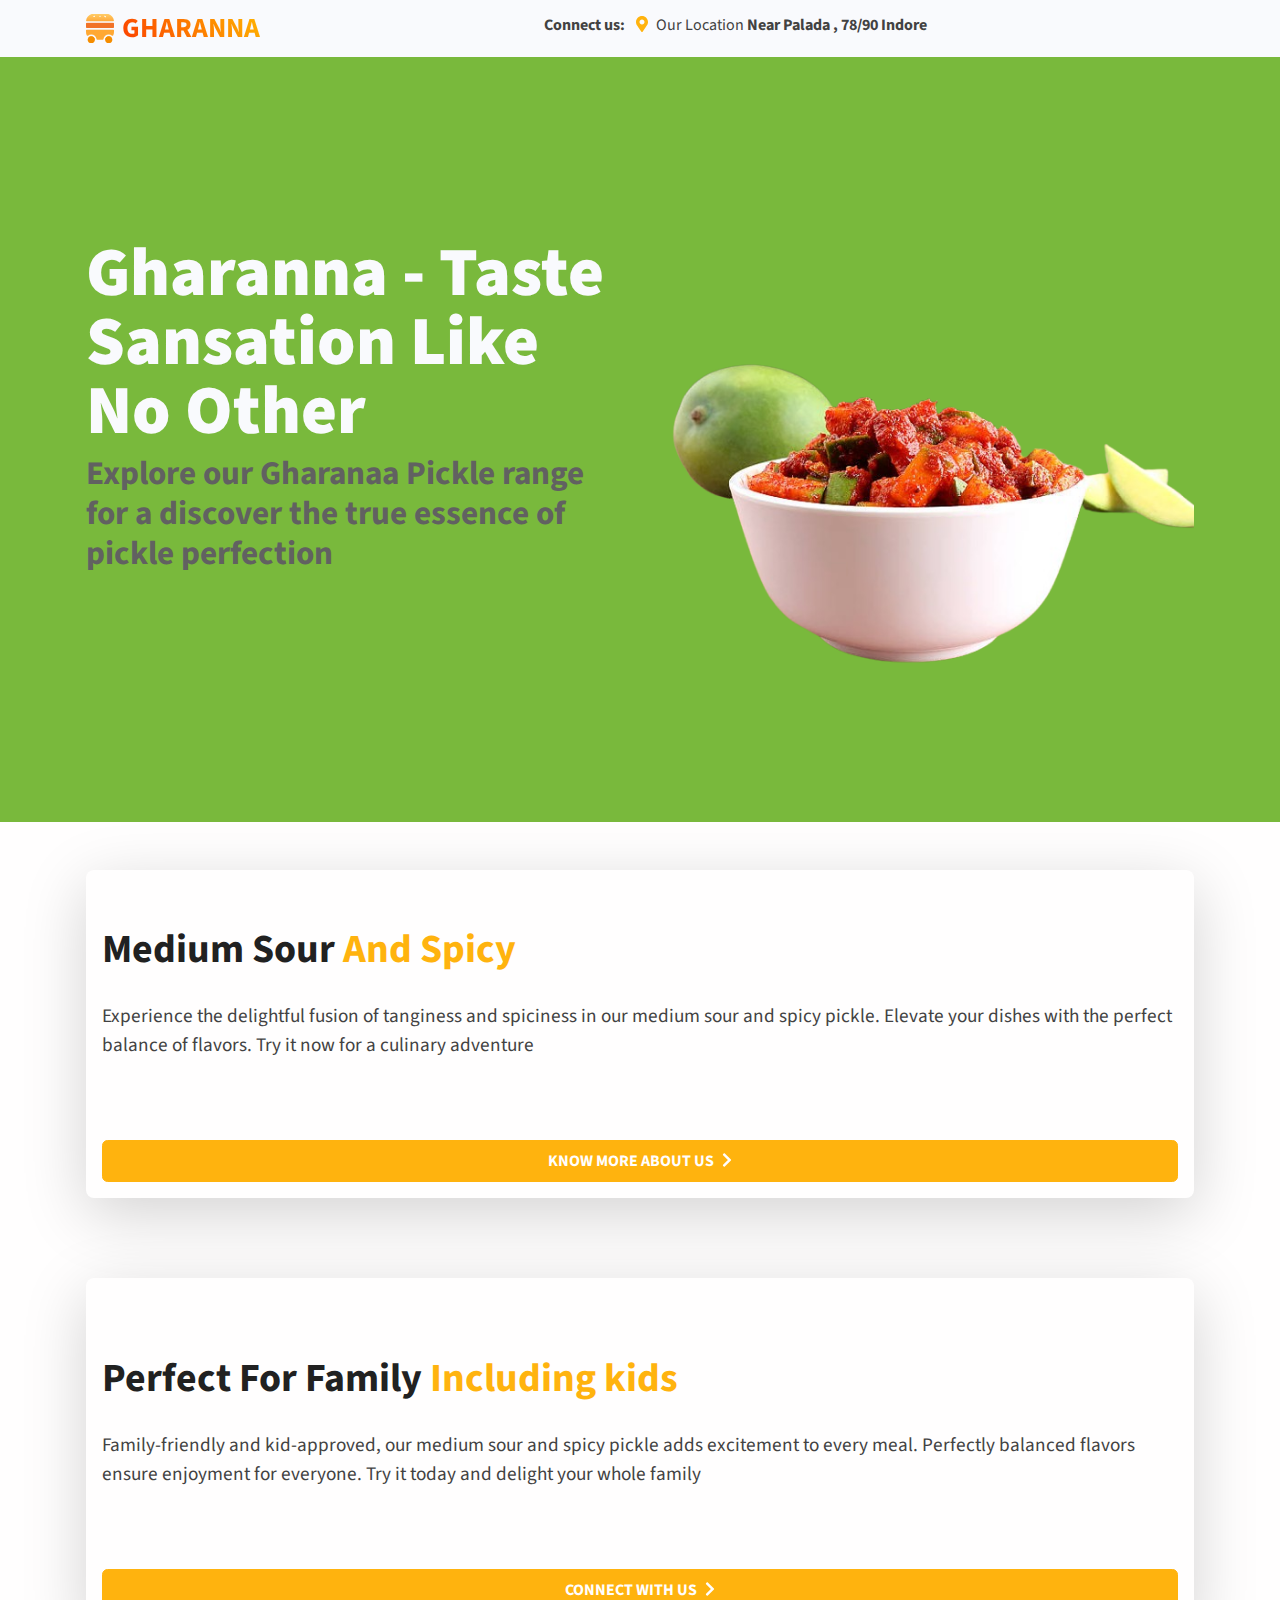
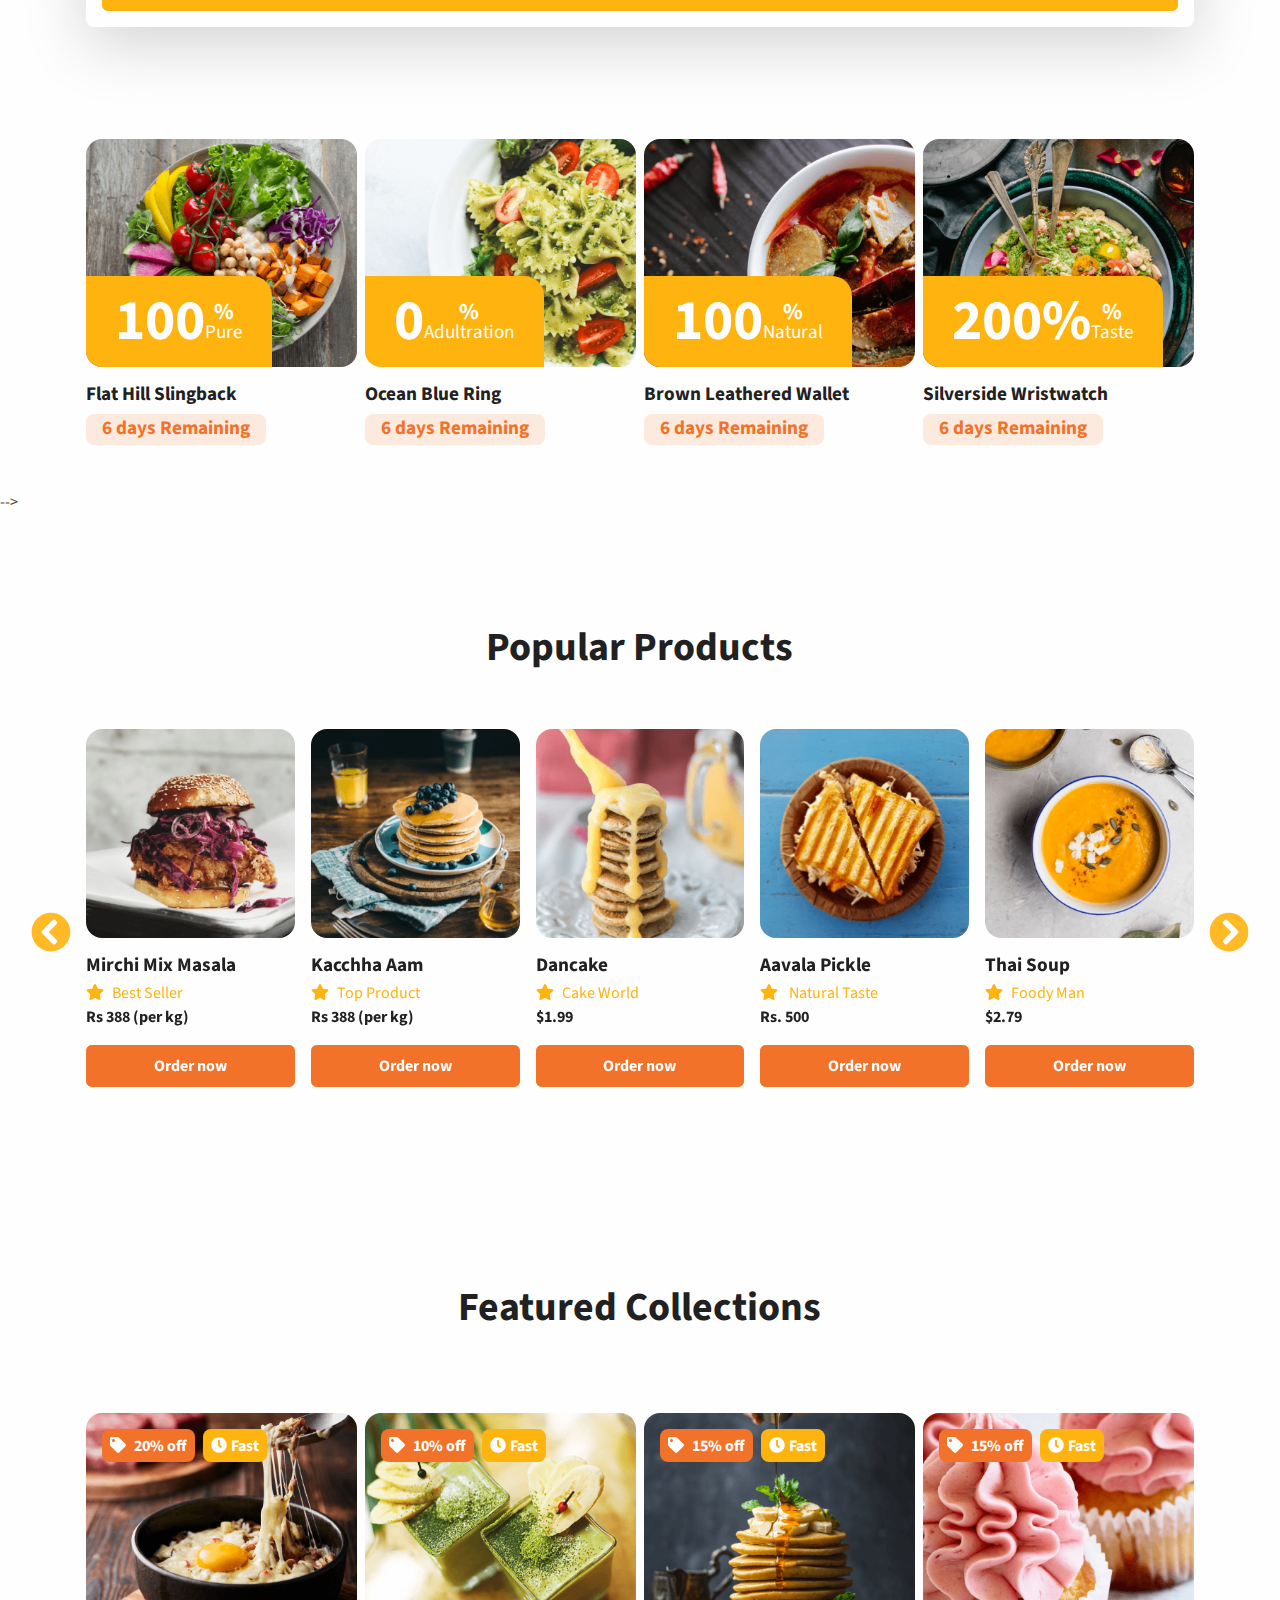
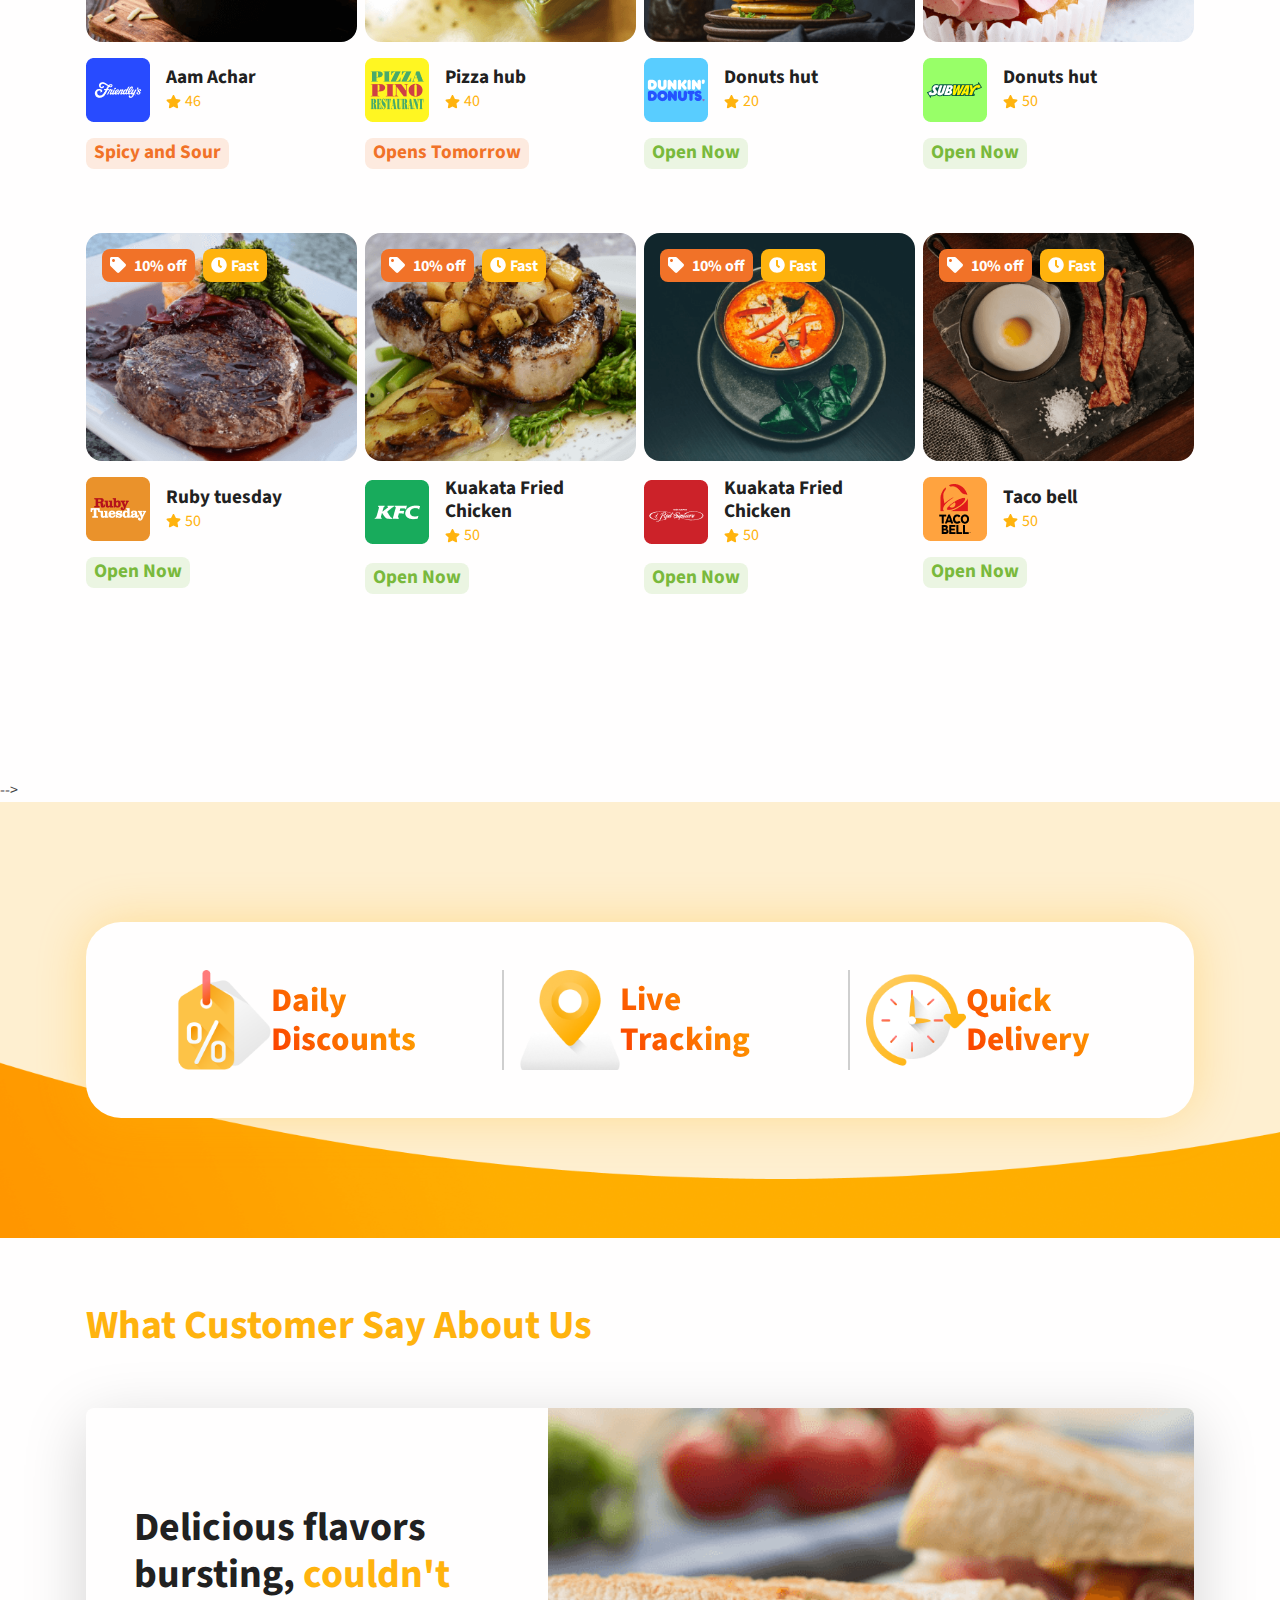
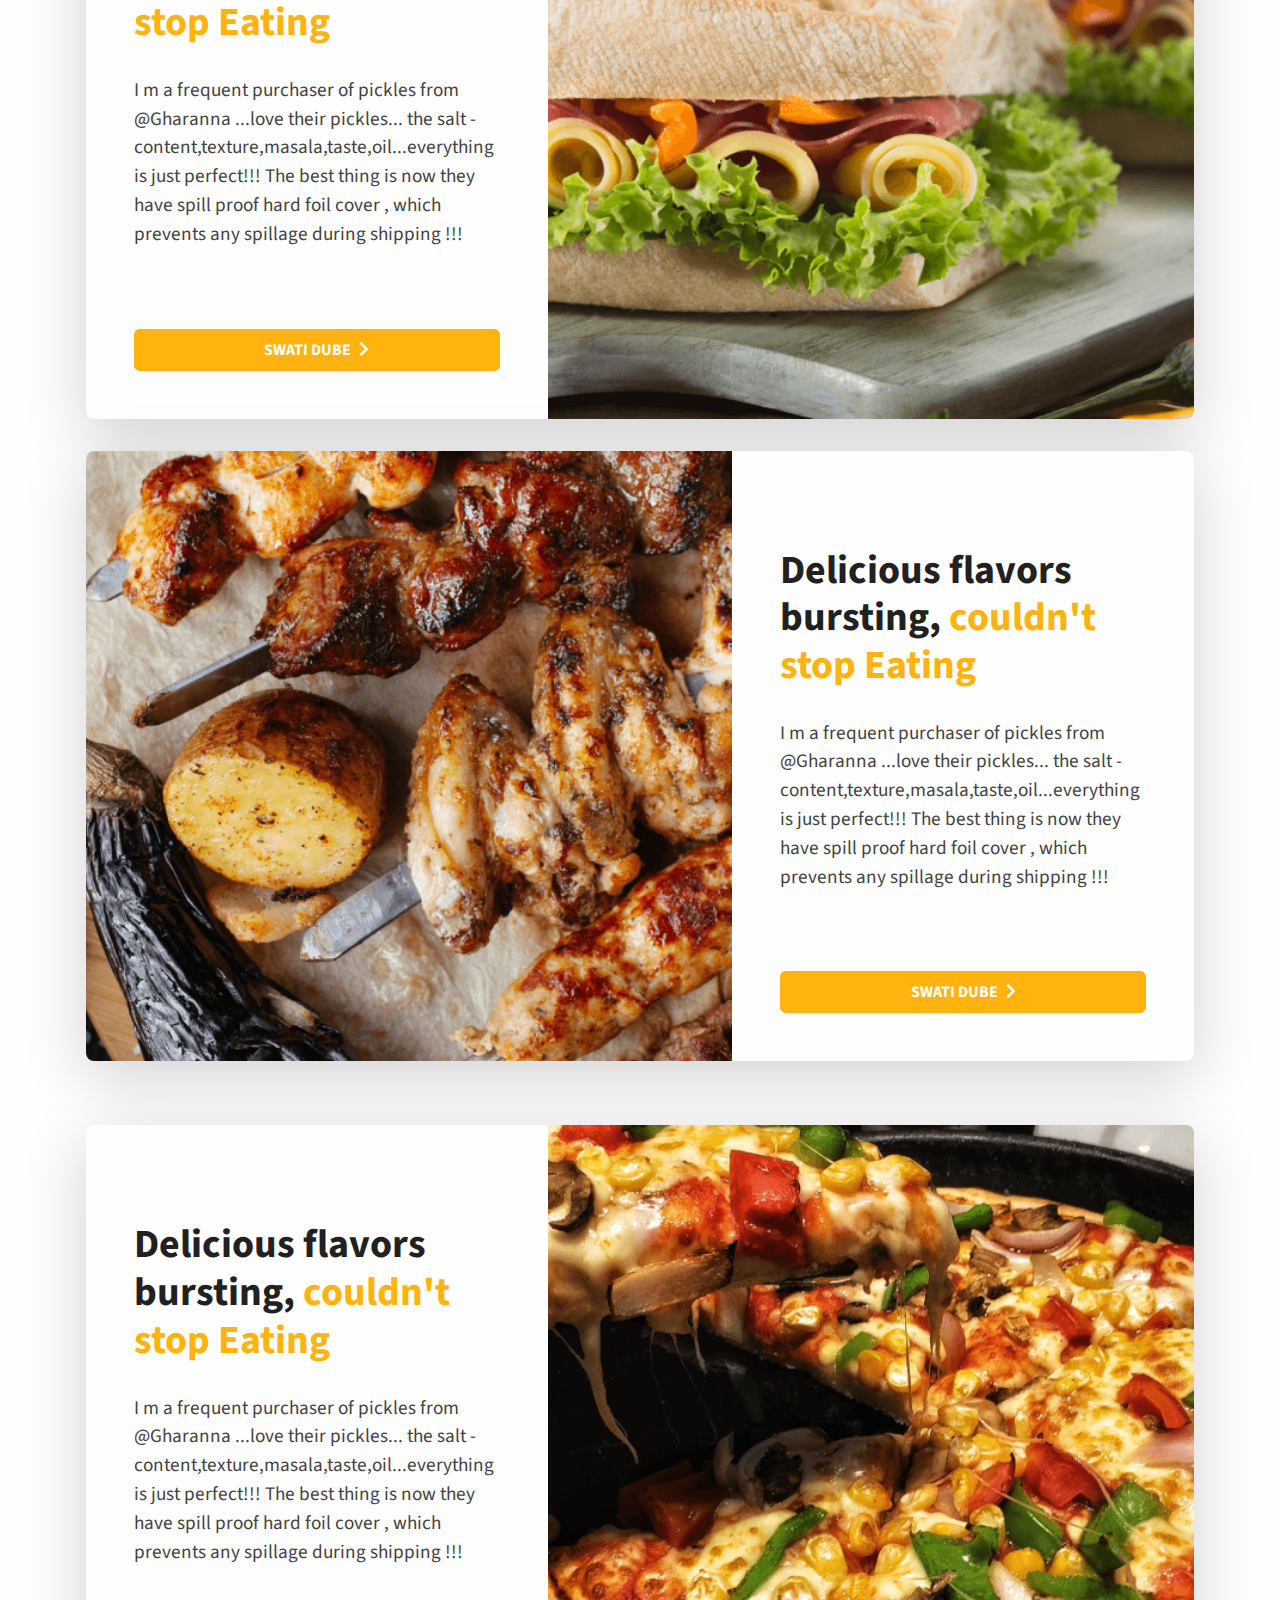
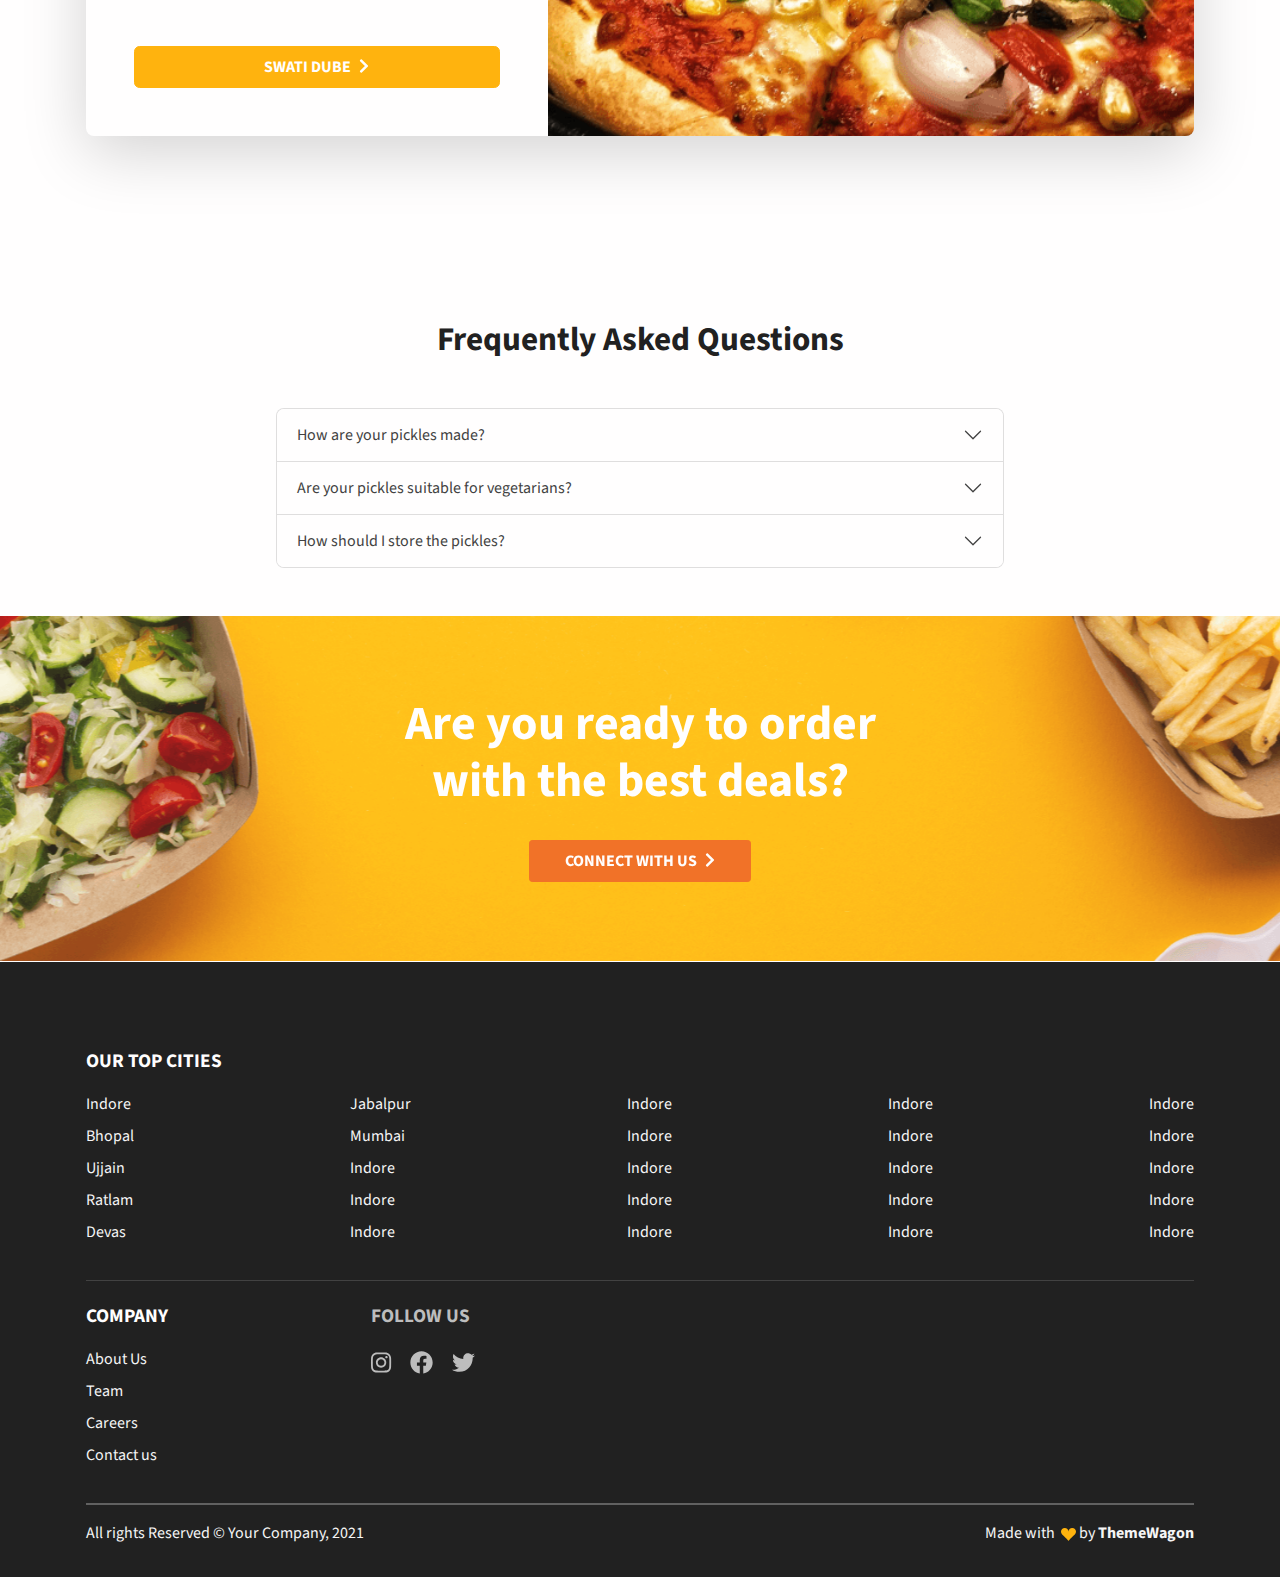
==== commit fbabd9f3: "added some dummy data" ====
--- a/public/index.html
+++ b/public/index.html
@@ -44,7 +44,7 @@
         <div class="container">
             <a class="navbar-brand d-inline-flex" href="index.html">
                 <img class="d-inline-block" src="assets/img/gallery/logo.svg" alt="logo" />
-                <span class="text-1000 fs-3 fw-bold ms-2 text-gradient">GHARANNA PICKLE</span>
+                <span class="text-600 fs-3 fw-bold ms-2 text-gradient">GHARANNA </span>
             </a>
             <button class="navbar-toggler" type="button" data-bs-toggle="collapse" data-bs-target="#navbarSupportedContent"
                 aria-controls="navbarSupportedContent" aria-expanded="false" aria-label="Toggle navigation">
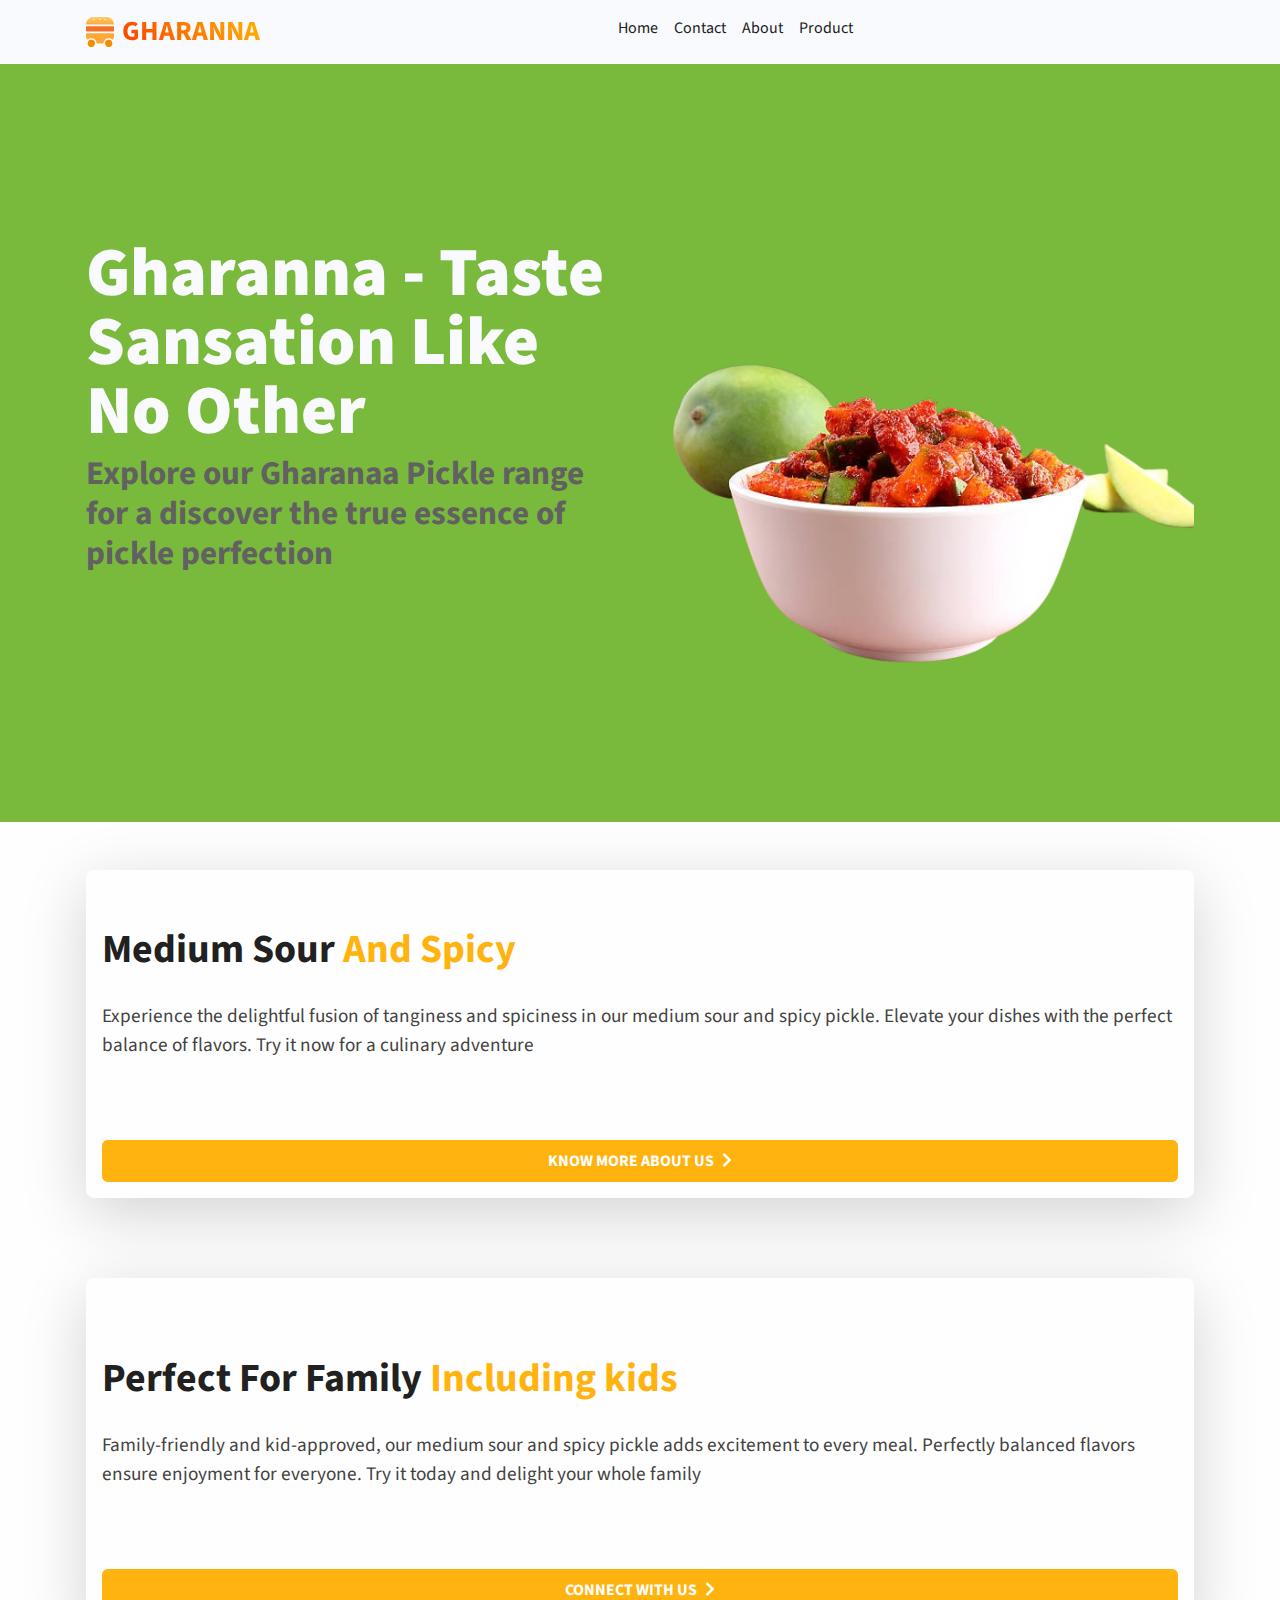
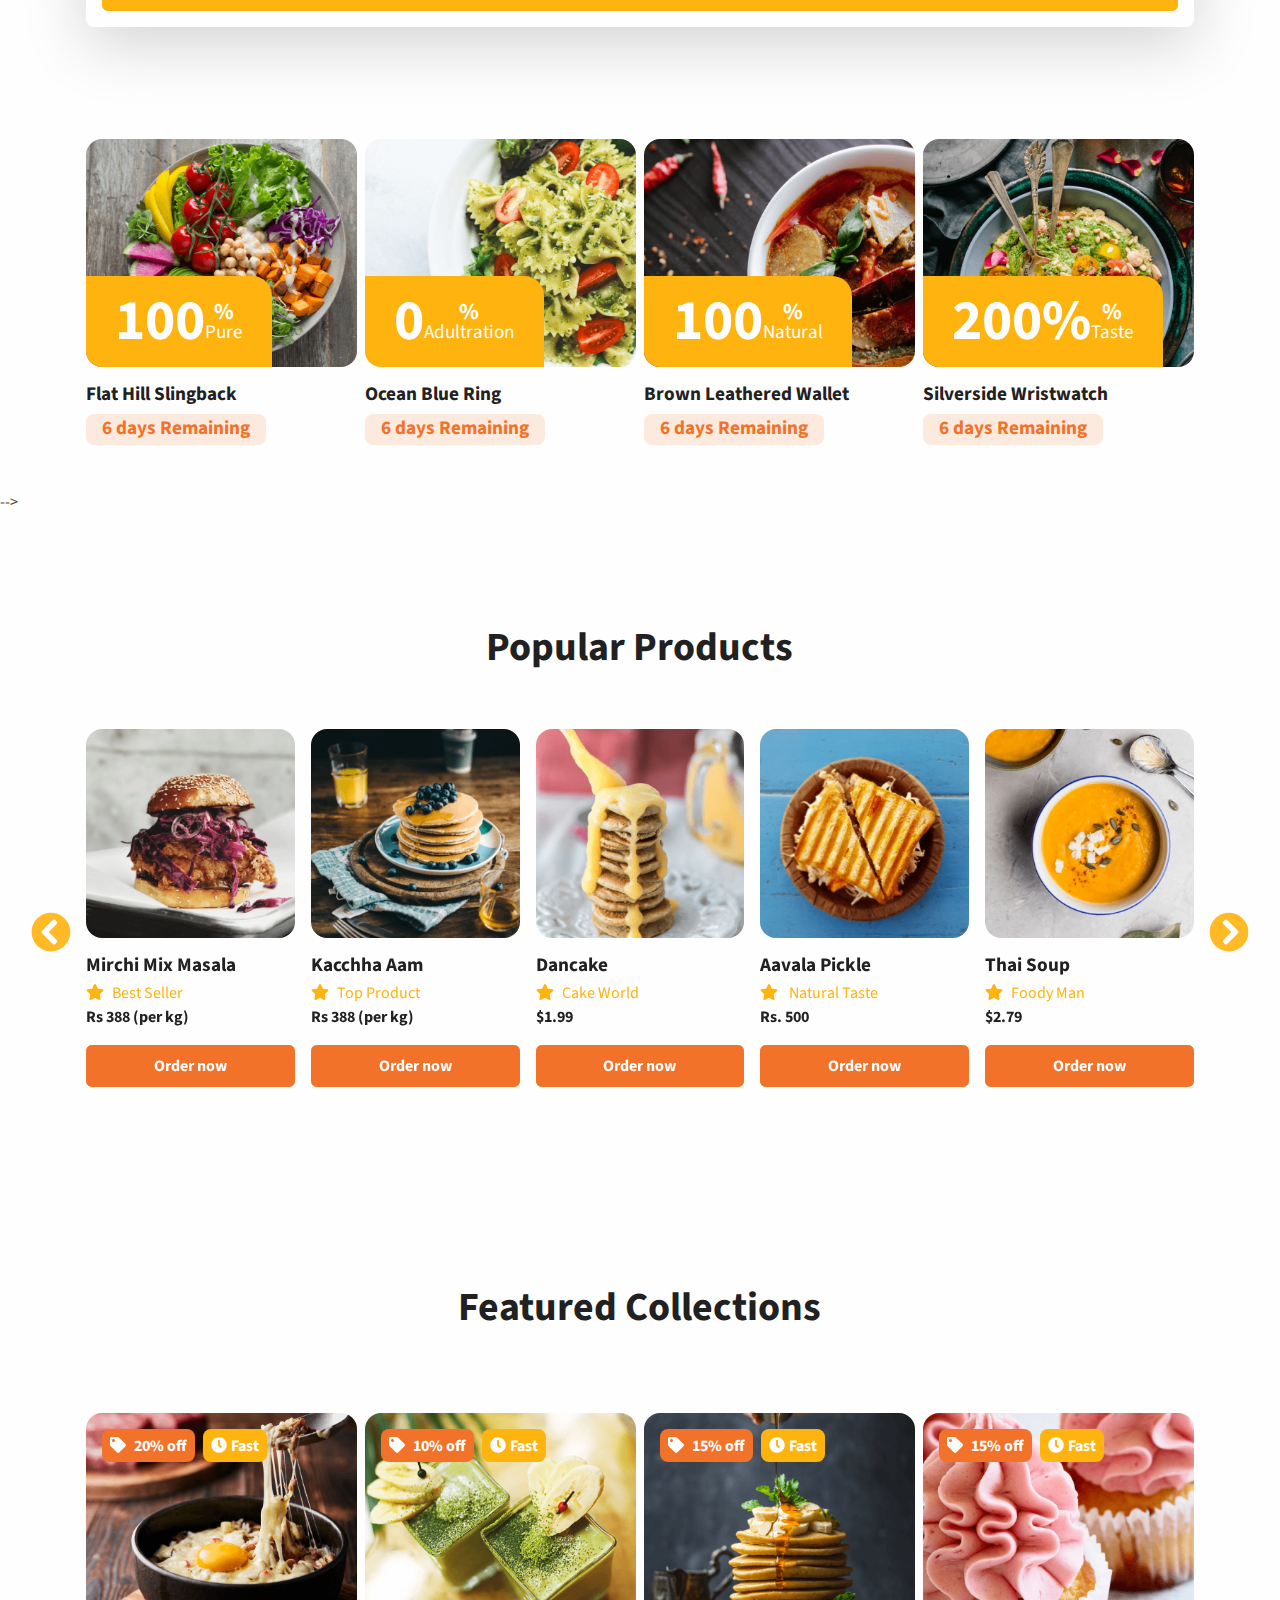
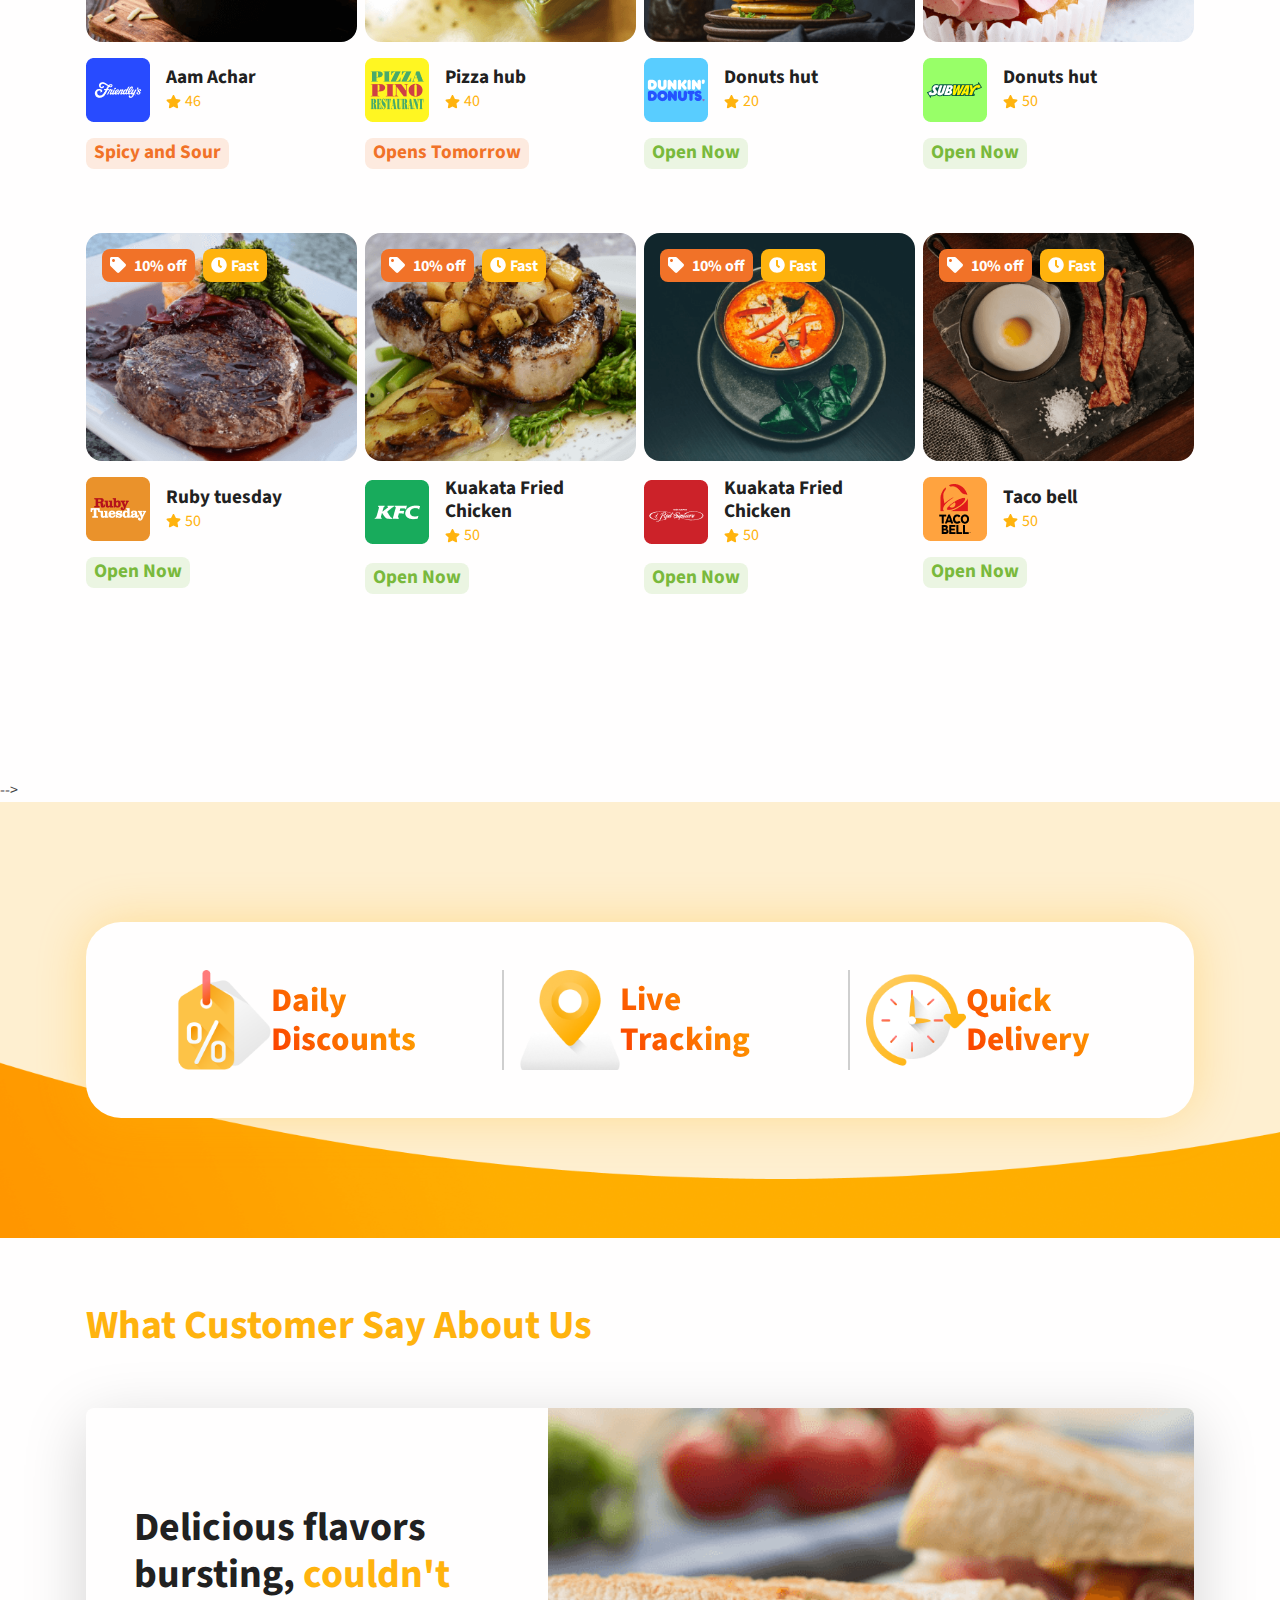
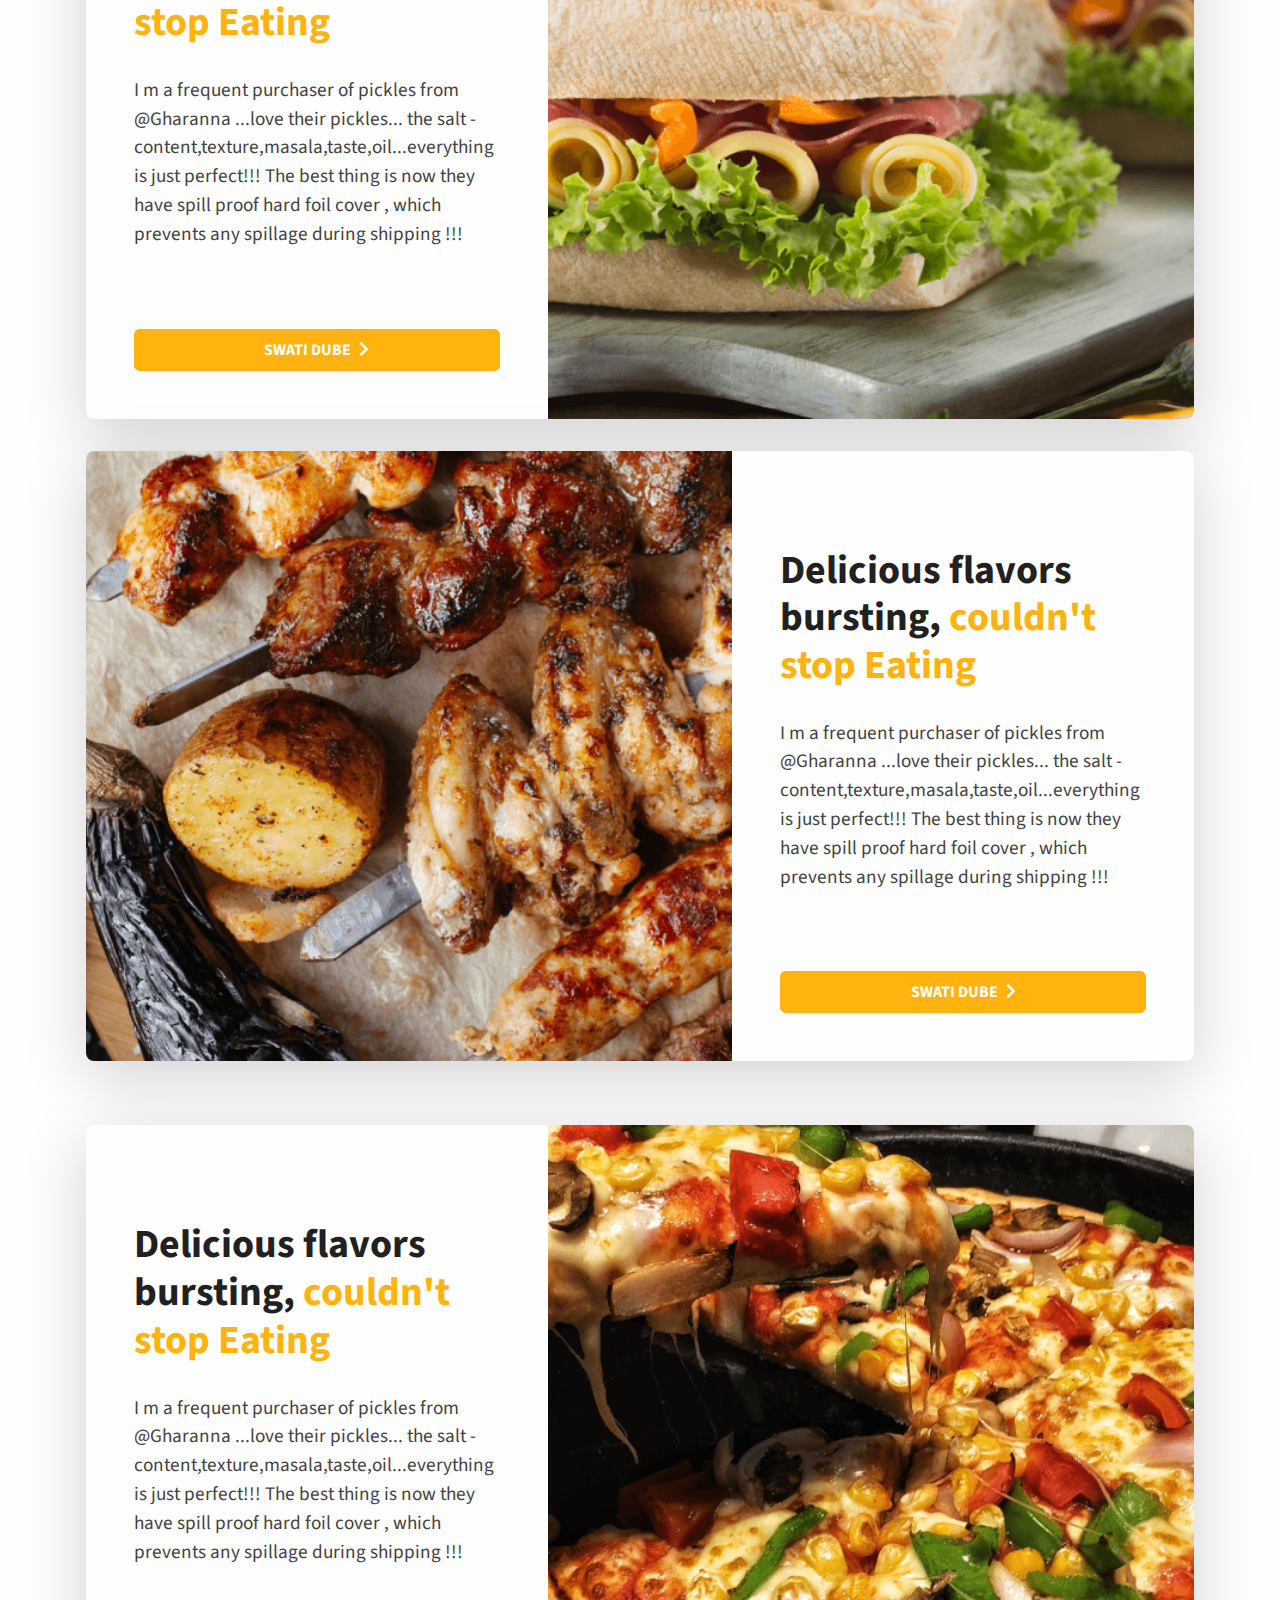
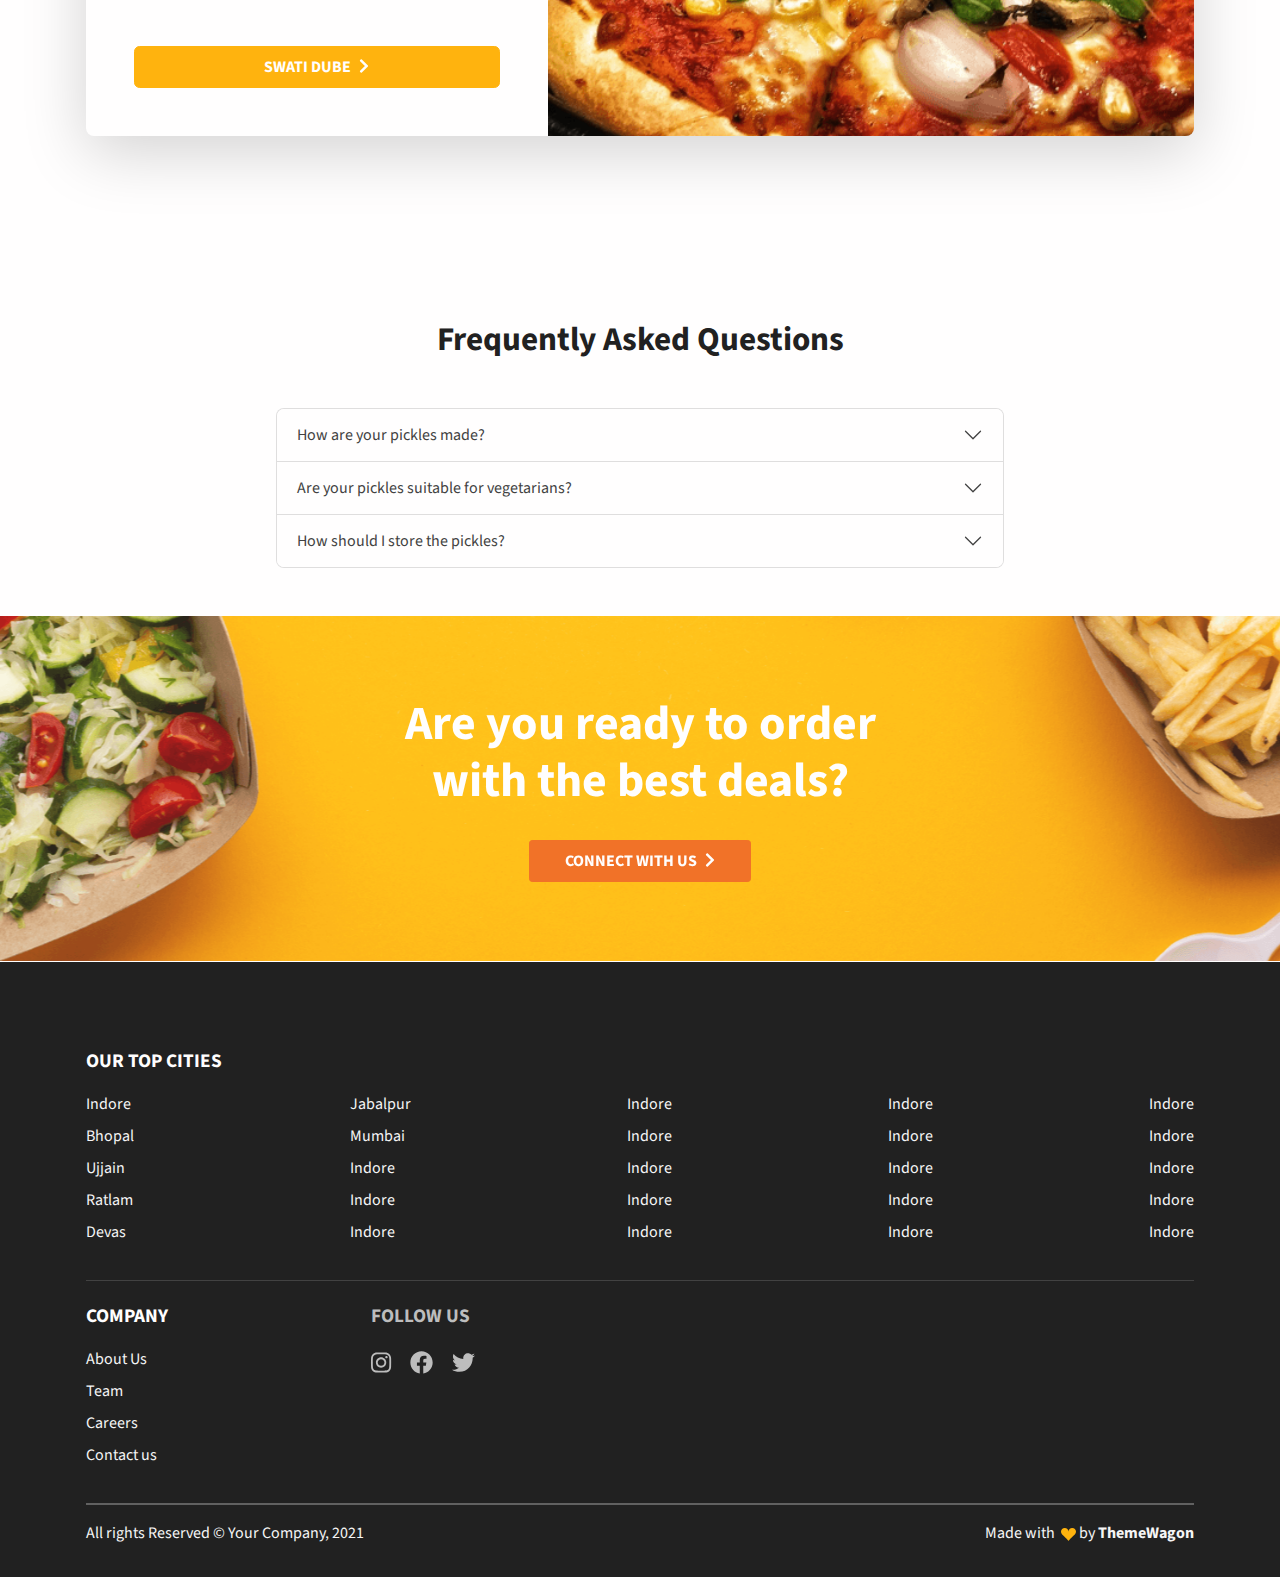
==== commit d2820352: "added navbar toggle" ====
--- a/public/index.html
+++ b/public/index.html
@@ -39,194 +39,219 @@
   <!-- ===============================================-->
   <!--    Main Content-->
   <!-- ===============================================-->
+
+  <!-- Navbar -->
+  <nav class="navbar navbar-expand-lg navbar-light bg-light fixed-top" data-navbar-on-scroll="data-navbar-on-scroll">
+    <div class="container">
+      <a class="navbar-brand d-inline-flex" href="index.html">
+        <img class="d-inline-block" src="assets/img/gallery/logo.svg" alt="logo" />
+        <span class="text-600 fs-3 fw-bold ms-2 text-gradient">GHARANNA</span>
+      </a>
+      <button class="navbar-toggler" type="button" data-bs-toggle="collapse" data-bs-target="#navbarSupportedContent"
+        aria-controls="navbarSupportedContent" aria-expanded="false" aria-label="Toggle navigation">
+        <span class="navbar-toggler-icon"></span>
+      </button>
+      <div class="collapse navbar-collapse border-top border-lg-0 my-2 mt-lg-0" id="navbarSupportedContent">
+        <ul class="navbar-nav mx-auto">
+          <li class="nav-item">
+            <a class="nav-link text-dark d-none d-lg-block" href="index.html">Home</a>
+            <a class="nav-link text-dark d-lg-none" href="index.html">Home</a>
+        </li>
+        <li class="nav-item">
+            <a class="nav-link text-dark d-none d-lg-block" href="contact.html">Contact</a>
+            <a class="nav-link text-dark d-lg-none" href="contact.html">Contact</a>
+        </li>
+        <li class="nav-item">
+            <a class="nav-link text-dark d-none d-lg-block" href="about.html">About</a>
+            <a class="nav-link text-dark d-lg-none" href="about.html">About</a>
+        </li>
+        <li class="nav-item">
+            <a class="nav-link text-dark d-none d-lg-block" href="product.html">Product</a>
+            <a class="nav-link text-dark d-lg-none" href="product.html">Product</a>
+        </li>
+        
+        
+        </ul>
+      </div>
+    </div>
+  </nav>
+
+  
   <main class="main" id="top">
-    <nav class="navbar navbar-expand-lg navbar-light bg-light fixed-top" data-navbar-on-scroll="data-navbar-on-scroll">
-        <div class="container">
-            <a class="navbar-brand d-inline-flex" href="index.html">
-                <img class="d-inline-block" src="assets/img/gallery/logo.svg" alt="logo" />
-                <span class="text-600 fs-3 fw-bold ms-2 text-gradient">GHARANNA </span>
+    <section class=" overflow-hidden bg-success" id="home">
+      <div class="container">
+        <div class="row flex-center">
+          <div class="col-md-5 col-lg-6 order-0 order-md-1 mt-6 mt-md-0">
+            <a class="img-landing-banner" href="">
+              <img class="img-fluid mb-0" src="assets/img/gallery/hero-landing-removebg-preview.png"
+                alt="hero-header" />
             </a>
-            <button class="navbar-toggler" type="button" data-bs-toggle="collapse" data-bs-target="#navbarSupportedContent"
-                aria-controls="navbarSupportedContent" aria-expanded="false" aria-label="Toggle navigation">
-                <span class="navbar-toggler-icon"></span>
-            </button>
-            <div class="collapse navbar-collapse border-top border-lg-0 my-2 mt-lg-0" id="navbarSupportedContent">
-                <div class="mx-auto pt-5 pt-lg-0 d-block d-lg-none d-xl-block">
-                    <p class="mb-0 fw-bold text-lg-center">Connect us: <i class="fas fa-map-marker-alt text-warning mx-2"></i><span
-                            class="fw-normal">Our Location </span><span>Near Palada , 78/90 Indore</span></p>
-                </div>
-            </div>
-        </div>
-    </nav>
-    <section class=" overflow-hidden bg-success" id="home">
-        <div class="container">
-            <div class="row flex-center">
-                <div class="col-md-5 col-lg-6 order-0 order-md-1 mt-6 mt-md-0">
-                    <a class="img-landing-banner" href="">
-                        <img class="img-fluid mb-0" src="assets/img/gallery/hero-landing-removebg-preview.png" alt="hero-header" />
-                    </a>
-                </div>
-                <div class="col-md-7 col-lg-6 py-8 text-md-start text-center">
-                    <h1 class="display-1 fs-md-5 fs-lg-6 fs-xl-8 text-light mb-0">Gharanna - Taste Sansation Like No Other</h1>
-                    <h1 class="text-800 fs-4 mt-2"> Explore our Gharanaa Pickle range for <br class="d-none d-xxl-block" />a
-                      discover the true essence of pickle perfection </h1>
-                </div>
-            </div>
-        </div>
+          </div>
+          <div class="col-md-7 col-lg-6 py-8 text-md-start text-center">
+            <h1 class="display-1 fs-md-5 fs-lg-6 fs-xl-8 text-light mb-0">Gharanna - Taste Sansation Like No Other</h1>
+            <h1 class="text-800 fs-4 mt-2"> Explore our Gharanaa Pickle range for <br class="d-none d-xxl-block" />a
+              discover the true essence of pickle perfection </h1>
+          </div>
+        </div>
+      </div>
     </section>
-</main>
-
-
-    <section class="pb-3 pt-5">
-      <div class="container">
-        <div class="row">
-          <div class="col-12">
-            <div class="card card-span mb-3 shadow-lg">
-              <div class="card-body py-0">
-                <div class="row justify-content-center mt-2">
-                    <h1 class="card-title mt-xl-5 mb-4">Medium Sour <span class="text-primary"> And Spicy </span>
-                    </h1>
-                    <p class="fs-1">Experience the delightful fusion of tanginess and spiciness in our medium sour and spicy pickle. Elevate your dishes with the perfect balance of flavors. Try it now for a culinary adventure</p>
-                    <div class="d-grid bottom-0"><a class="btn btn-lg btn-primary mt-xl-6 mb-3" href="about.html">KNOW MORE ABOUT US<i
-                          class="fas fa-chevron-right ms-2"></i></a></div>
-                  </div>
-                </div>
-              </div>
-            </div>
-          </div>
-        </div>
-      </div><!-- end of .container-->
-
-    </section>
-    <section class="pb-3 pt-5">
-      <div class="container">
-        <div class="row">
-          <div class="col-12">
-            <div class="card card-span mb-3 shadow-lg">
-              <div class="card-body py-0">
-                <div class="row justify-content-center pt-4">
-                    <h1 class="card-title mt-xl-5 mb-4">Perfect For Family<span class="text-primary">  Including kids</span>
-                    </h1>
-                    <p class="fs-1">Family-friendly and kid-approved, our medium sour and spicy pickle adds excitement to every meal. Perfectly balanced flavors ensure enjoyment for everyone. Try it today and delight your whole family</p>
-                    <div class="d-grid bottom-0"><a class="btn btn-lg btn-primary mt-xl-6 mb-3" href="contact.html">CONNECT WITH US<i
-                          class="fas fa-chevron-right ms-2"></i></a></div>
-                  </div>
-                </div>
-              </div>
-            </div>
-          </div>
-        </div>
-      </div><!-- end of .container-->
-
-    </section>
-
-
-  
-    
-
-
-    <!-- ============================================-->
-    <!-- <section> begin ============================-->
-    <section class="py-0">
-      <div class="container">
-        <div class="row h-100 gx-2 mt-7">
-          <div class="col-sm-6 col-lg-3 mb-3 mb-md-0 h-100 pb-4">
-            <div class="card card-span h-100">
-              <div class="position-relative"> <img class="img-fluid rounded-3 w-100"
-                  src="assets/img/gallery/discount-item-1.png" alt="..." />
-                <div class="card-actions">
-                  <div class="badge badge-foodwagon bg-primary p-4">
-                    <div class="d-flex flex-between-center">
-                      <div class="text-white fs-7">100</div>
-                      <div class="d-block text-white fs-2">% <br />
-                        <div class="fw-normal fs-1 mt-2">Pure</div>
-                      </div>
-                    </div>
-                  </div>
-                </div>
-              </div>
-              <div class="card-body px-0">
-                <h5 class="fw-bold text-1000 text-truncate">Flat Hill Slingback</h5><span
-                  class="badge bg-soft-danger py-2 px-3"><span class="fs-1 text-danger">6 days Remaining</span></span>
-              </div><a class="stretched-link" href="#"></a>
-            </div>
-          </div>
-          <div class="col-sm-6 col-lg-3 mb-3 mb-md-0 h-100 pb-4">
-            <div class="card card-span h-100">
-              <div class="position-relative"> <img class="img-fluid rounded-3 w-100"
-                  src="assets/img/gallery/discount-item-2.png" alt="..." />
-                <div class="card-actions">
-                  <div class="badge badge-foodwagon bg-primary p-4">
-                    <div class="d-flex flex-between-center">
-                      <div class="text-white fs-7">0</div>
-                      <div class="d-block text-white fs-2">% <br />
-                        <div class="fw-normal fs-1 mt-2">Adultration</div>
-                      </div>
-                    </div>
-                  </div>
-                </div>
-              </div>
-              <div class="card-body px-0">
-                <h5 class="fw-bold text-1000 text-truncate">Ocean Blue Ring</h5><span
-                  class="badge bg-soft-danger py-2 px-3"><span class="fs-1 text-danger">6 days Remaining</span></span>
-              </div><a class="stretched-link" href="#"></a>
-            </div>
-          </div>
-          <div class="col-sm-6 col-lg-3 mb-3 mb-md-0 h-100 pb-4">
-            <div class="card card-span h-100">
-              <div class="position-relative"> <img class="img-fluid rounded-3 w-100"
-                  src="assets/img/gallery/discount-item-3.png" alt="..." />
-                <div class="card-actions">
-                  <div class="badge badge-foodwagon bg-primary p-4">
-                    <div class="d-flex flex-between-center">
-                      <div class="text-white fs-7">100</div>
-                      <div class="d-block text-white fs-2">% <br />
-                        <div class="fw-normal fs-1 mt-2">Natural</div>
-                      </div>
-                    </div>
-                  </div>
-                </div>
-              </div>
-              <div class="card-body px-0">
-                <h5 class="fw-bold text-1000 text-truncate">Brown Leathered Wallet</h5><span
-                  class="badge bg-soft-danger py-2 px-3"><span class="fs-1 text-danger">6 days Remaining</span></span>
-              </div><a class="stretched-link" href="#"></a>
-            </div>
-          </div>
-          <div class="col-sm-6 col-lg-3 mb-3 mb-md-0 h-100 pb-4">
-            <div class="card card-span h-100">
-              <div class="position-relative"> <img class="img-fluid rounded-3 w-100"
-                  src="assets/img/gallery/discount-item-4.png" alt="..." />
-                <div class="card-actions">
-                  <div class="badge badge-foodwagon bg-primary p-4">
-                    <div class="d-flex flex-between-center">
-                      <div class="text-white fs-7">200%</div>
-                      <div class="d-block text-white fs-2">% <br />
-                        <div class="fw-normal fs-1 mt-2">Taste</div>
-                      </div>
-                    </div>
-                  </div>
-                </div>
-              </div>
-              <div class="card-body px-0">
-                <h5 class="fw-bold text-1000 text-truncate">Silverside Wristwatch</h5><span
-                  class="badge bg-soft-danger py-2 px-3"><span class="fs-1 text-danger">6 days Remaining</span></span>
-              </div><a class="stretched-link" href="#"></a>
-            </div>
-          </div>
-        </div>
-      </div><!-- end of .container-->
-
-    </section>
-    <!-- <section> close ============================-->
-    <!-- ============================================-->
-
-
-
-
-    <!-- ============================================-->
-    <!-- <section> begin ============================-->
-    <!-- <section class="py-0 bg-primary-gradient">
+  </main>
+
+
+  <section class="pb-3 pt-5">
+    <div class="container">
+      <div class="row">
+        <div class="col-12">
+          <div class="card card-span mb-3 shadow-lg">
+            <div class="card-body py-0">
+              <div class="row justify-content-center mt-2">
+                <h1 class="card-title mt-xl-5 mb-4">Medium Sour <span class="text-primary"> And Spicy </span>
+                </h1>
+                <p class="fs-1">Experience the delightful fusion of tanginess and spiciness in our medium sour and spicy
+                  pickle. Elevate your dishes with the perfect balance of flavors. Try it now for a culinary adventure
+                </p>
+                <div class="d-grid bottom-0"><a class="btn btn-lg btn-primary mt-xl-6 mb-3" href="about.html">KNOW MORE
+                    ABOUT US<i class="fas fa-chevron-right ms-2"></i></a></div>
+              </div>
+            </div>
+          </div>
+        </div>
+      </div>
+    </div>
+    </div><!-- end of .container-->
+
+  </section>
+  <section class="pb-3 pt-5">
+    <div class="container">
+      <div class="row">
+        <div class="col-12">
+          <div class="card card-span mb-3 shadow-lg">
+            <div class="card-body py-0">
+              <div class="row justify-content-center pt-4">
+                <h1 class="card-title mt-xl-5 mb-4">Perfect For Family<span class="text-primary"> Including kids</span>
+                </h1>
+                <p class="fs-1">Family-friendly and kid-approved, our medium sour and spicy pickle adds excitement to
+                  every meal. Perfectly balanced flavors ensure enjoyment for everyone. Try it today and delight your
+                  whole family</p>
+                <div class="d-grid bottom-0"><a class="btn btn-lg btn-primary mt-xl-6 mb-3" href="contact.html">CONNECT
+                    WITH US<i class="fas fa-chevron-right ms-2"></i></a></div>
+              </div>
+            </div>
+          </div>
+        </div>
+      </div>
+    </div>
+    </div><!-- end of .container-->
+
+  </section>
+
+
+
+
+
+
+  <!-- ============================================-->
+  <!-- <section> begin ============================-->
+  <section class="py-0">
+    <div class="container">
+      <div class="row h-100 gx-2 mt-7">
+        <div class="col-sm-6 col-lg-3 mb-3 mb-md-0 h-100 pb-4">
+          <div class="card card-span h-100">
+            <div class="position-relative"> <img class="img-fluid rounded-3 w-100"
+                src="assets/img/gallery/discount-item-1.png" alt="..." />
+              <div class="card-actions">
+                <div class="badge badge-foodwagon bg-primary p-4">
+                  <div class="d-flex flex-between-center">
+                    <div class="text-white fs-7">100</div>
+                    <div class="d-block text-white fs-2">% <br />
+                      <div class="fw-normal fs-1 mt-2">Pure</div>
+                    </div>
+                  </div>
+                </div>
+              </div>
+            </div>
+            <div class="card-body px-0">
+              <h5 class="fw-bold text-1000 text-truncate">Flat Hill Slingback</h5><span
+                class="badge bg-soft-danger py-2 px-3"><span class="fs-1 text-danger">6 days Remaining</span></span>
+            </div><a class="stretched-link" href="#"></a>
+          </div>
+        </div>
+        <div class="col-sm-6 col-lg-3 mb-3 mb-md-0 h-100 pb-4">
+          <div class="card card-span h-100">
+            <div class="position-relative"> <img class="img-fluid rounded-3 w-100"
+                src="assets/img/gallery/discount-item-2.png" alt="..." />
+              <div class="card-actions">
+                <div class="badge badge-foodwagon bg-primary p-4">
+                  <div class="d-flex flex-between-center">
+                    <div class="text-white fs-7">0</div>
+                    <div class="d-block text-white fs-2">% <br />
+                      <div class="fw-normal fs-1 mt-2">Adultration</div>
+                    </div>
+                  </div>
+                </div>
+              </div>
+            </div>
+            <div class="card-body px-0">
+              <h5 class="fw-bold text-1000 text-truncate">Ocean Blue Ring</h5><span
+                class="badge bg-soft-danger py-2 px-3"><span class="fs-1 text-danger">6 days Remaining</span></span>
+            </div><a class="stretched-link" href="#"></a>
+          </div>
+        </div>
+        <div class="col-sm-6 col-lg-3 mb-3 mb-md-0 h-100 pb-4">
+          <div class="card card-span h-100">
+            <div class="position-relative"> <img class="img-fluid rounded-3 w-100"
+                src="assets/img/gallery/discount-item-3.png" alt="..." />
+              <div class="card-actions">
+                <div class="badge badge-foodwagon bg-primary p-4">
+                  <div class="d-flex flex-between-center">
+                    <div class="text-white fs-7">100</div>
+                    <div class="d-block text-white fs-2">% <br />
+                      <div class="fw-normal fs-1 mt-2">Natural</div>
+                    </div>
+                  </div>
+                </div>
+              </div>
+            </div>
+            <div class="card-body px-0">
+              <h5 class="fw-bold text-1000 text-truncate">Brown Leathered Wallet</h5><span
+                class="badge bg-soft-danger py-2 px-3"><span class="fs-1 text-danger">6 days Remaining</span></span>
+            </div><a class="stretched-link" href="#"></a>
+          </div>
+        </div>
+        <div class="col-sm-6 col-lg-3 mb-3 mb-md-0 h-100 pb-4">
+          <div class="card card-span h-100">
+            <div class="position-relative"> <img class="img-fluid rounded-3 w-100"
+                src="assets/img/gallery/discount-item-4.png" alt="..." />
+              <div class="card-actions">
+                <div class="badge badge-foodwagon bg-primary p-4">
+                  <div class="d-flex flex-between-center">
+                    <div class="text-white fs-7">200%</div>
+                    <div class="d-block text-white fs-2">% <br />
+                      <div class="fw-normal fs-1 mt-2">Taste</div>
+                    </div>
+                  </div>
+                </div>
+              </div>
+            </div>
+            <div class="card-body px-0">
+              <h5 class="fw-bold text-1000 text-truncate">Silverside Wristwatch</h5><span
+                class="badge bg-soft-danger py-2 px-3"><span class="fs-1 text-danger">6 days Remaining</span></span>
+            </div><a class="stretched-link" href="#"></a>
+          </div>
+        </div>
+      </div>
+    </div><!-- end of .container-->
+
+  </section>
+  <!-- <section> close ============================-->
+  <!-- ============================================-->
+
+
+
+
+  <!-- ============================================-->
+  <!-- <section> begin ============================-->
+  <!-- <section class="py-0 bg-primary-gradient">
 
       <div class="container">
         <div class="row justify-content-center g-0">
@@ -268,473 +293,468 @@
         </div>
       </div><!-- end of .container-->
 
-    </section> -->
-    <!-- <section> close ============================-->
-    <!-- ============================================-->
-
-
-
-
-    <!-- ============================================-->
-    <!-- <section> begin ============================-->
-    <section class="py-4 overflow-hidden">
-
-      <div class="container">
-        <div class="row h-100">
-          <div class="col-lg-7 mx-auto text-center mt-7 mb-5">
-            <h5 class="fw-bold fs-3 fs-lg-5 lh-sm">Popular Products</h5>
-          </div>
-          <div class="col-12">
-            <div class="carousel slide" id="carouselPopularItems" data-bs-touch="false" data-bs-interval="false">
-              <div class="carousel-inner">
-                <div class="carousel-item active" data-bs-interval="10000">
-                  <div class="row gx-3 h-100 align-items-center">
-                    <div class="col-sm-6 col-md-4 col-xl mb-5 h-100">
-                      <div class="card card-span h-100 rounded-3"><img class="img-fluid rounded-3 h-100"
-                          src="assets/img/gallery/cheese-burger.png" alt="..." />
-                        <div class="card-body ps-0">
-                          <h5 class="fw-bold text-1000 text-truncate mb-1">Mirchi Mix Masala</h5>
-                          <div><span class="text-warning me-2"><i class="fas fa-star"></i></i></span><span
-                              class="text-primary">Best Seller</span></div><span class="text-1000 fw-bold">Rs 388 (per
-                            kg)</span>
-                        </div>
-                      </div>
-                      <div class="d-grid gap-2"><a class="btn btn-lg btn-danger" href="contact.html" role="button">Order
-                          now</a></div>
-                    </div>
-                    <div class="col-sm-6 col-md-4 col-xl mb-5 h-100">
-                      <div class="card card-span h-100 rounded-3"><img class="img-fluid rounded-3 h-100"
-                          src="assets/img/gallery/toffes-cake.png" alt="..." />
-                        <div class="card-body ps-0">
-                          <h5 class="fw-bold text-1000 text-truncate mb-1">Kacchha Aam</h5>
-                          <div><span class="text-warning me-2"><i class="fas fa-star"></i></span><span
-                              class="text-primary">Top Product</span></div><span class="text-1000 fw-bold">Rs 388 (per
-                            kg)</span>
-                        </div>
-                      </div>
-                      <div class="d-grid gap-2"><a class="btn btn-lg btn-danger" href="contact.html" role="button">Order
-                          now</a></div>
-                    </div>
-                    <div class="col-sm-6 col-md-4 col-xl mb-5 h-100">
-                      <div class="card card-span h-100 rounded-3"><img class="img-fluid rounded-3 h-100"
-                          src="assets/img/gallery/dancake.png" alt="..." />
-                        <div class="card-body ps-0">
-                          <h5 class="fw-bold text-1000 text-truncate mb-1">Dancake</h5>
-                          <div><span class="text-warning me-2"><i class="fas fa-star"></i></span><span
-                              class="text-primary">Cake World</span></div><span class="text-1000 fw-bold">$1.99</span>
-                        </div>
-                      </div>
-                      <div class="d-grid gap-2"><a class="btn btn-lg btn-danger" href="contact.html" role="button">Order
-                          now</a></div>
-                    </div>
-                    <div class="col-sm-6 col-md-4 col-xl mb-5 h-100">
-                      <div class="card card-span h-100 rounded-3"><img class="img-fluid rounded-3 h-100"
-                          src="assets/img/gallery/crispy-sandwitch.png" alt="..." />
-                        <div class="card-body ps-0">
-                          <h5 class="fw-bold text-1000 text-truncate mb-1">Aavala Pickle</h5>
-                          <div><span class="text-warning me-2"><i class="fas fa-star"></i>
-                              </i></span><span class="text-primary">Natural Taste</span></div><span
-                            class="text-1000 fw-bold">Rs. 500</span>
-                        </div>
-                      </div>
-                      <div class="d-grid gap-2"><a class="btn btn-lg btn-danger" href="contact.html" role="button">Order
-                          now</a></div>
-                    </div>
-                    <div class="col-sm-6 col-md-4 col-xl mb-5 h-100">
-                      <div class="card card-span h-100 rounded-3"><img class="img-fluid rounded-3 h-100"
-                          src="assets/img/gallery/thai-soup.png" alt="..." />
-                        <div class="card-body ps-0">
-                          <h5 class="fw-bold text-1000 text-truncate mb-1">Thai Soup</h5>
-                          <div><span class="text-warning me-2"><i class="fas fa-star"></i></i></span><span
-                              class="text-primary">Foody Man</span></div><span class="text-1000 fw-bold">$2.79</span>
-                        </div>
-                      </div>
-                      <div class="d-grid gap-2"><a class="btn btn-lg btn-danger" href="contact.html" role="button">Order
-                          now</a></div>
-                    </div>
-                  </div>
-                </div>
-                <div class="carousel-item" data-bs-interval="5000">
-                  <div class="row gx-3 h-100 align-items-center">
-                    <div class="col-sm-6 col-md-4 col-xl mb-5 h-100">
-                      <div class="card card-span h-100 rounded-3"><img class="img-fluid rounded-3 h-100"
-                          src="assets/img/gallery/cheese-burger.png" alt="..." />
-                        <div class="card-body ps-0">
-                          <h5 class="fw-bold text-1000 text-truncate mb-1">Cheese Burger</h5>
-                          <div><span class="text-warning me-2"><i class="fas fa-star"></i></i></span><span
-                              class="text-primary">Burger Arena</span></div><span class="text-1000 fw-bold">$3.88</span>
-                        </div>
-                      </div>
-                      <div class="d-grid gap-2"><a class="btn btn-lg btn-danger" href="contact.html" role="button">Order
-                          now</a></div>
-                    </div>
-                    <div class="col-sm-6 col-md-4 col-xl mb-5 h-100">
-                      <div class="card card-span h-100 rounded-3"><img class="img-fluid rounded-3 h-100"
-                          src="assets/img/gallery/toffes-cake.png" alt="..." />
-                        <div class="card-body ps-0">
-                          <h5 class="fw-bold text-1000 text-truncate mb-1">Toffe's Cake</h5>
-                          <div><span class="text-warning me-2"><i class="fas fa-star"></i></i></span><span
-                              class="text-primary">Top Sticks</span></div><span class="text-1000 fw-bold">$4.00</span>
-                        </div>
-                      </div>
-                      <div class="d-grid gap-2"><a class="btn btn-lg btn-danger" href="contact.html" role="button">Order
-                          now</a></div>
-                    </div>
-                    <div class="col-sm-6 col-md-4 col-xl mb-5 h-100">
-                      <div class="card card-span h-100 rounded-3"><img class="img-fluid rounded-3 h-100"
-                          src="assets/img/gallery/dancake.png" alt="..." />
-                        <div class="card-body ps-0">
-                          <h5 class="fw-bold text-1000 text-truncate mb-1">Dancake</h5>
-                          <div><span class="text-warning me-2"><i class="fas fa-star"></i></i></span><span
-                              class="text-primary">Cake World</span></div><span class="text-1000 fw-bold">$1.99</span>
-                        </div>
-                      </div>
-                      <div class="d-grid gap-2"><a class="btn btn-lg btn-danger" href="contact.html" role="button">Order
-                          now</a></div>
-                    </div>
-                    <div class="col-sm-6 col-md-4 col-xl mb-5 h-100">
-                      <div class="card card-span h-100 rounded-3"><img class="img-fluid rounded-3 h-100"
-                          src="assets/img/gallery/crispy-sandwitch.png" alt="..." />
-                        <div class="card-body ps-0">
-                          <h5 class="fw-bold text-1000 text-truncate mb-1"></h5>
-                          <div><span class="text-warning me-2"><i class="fas fa-star"></i></i></span><span
-                              class="text-primary">Fastfood Dine</span></div><span
-                            class="text-1000 fw-bold">$3.00</span>
-                        </div>
-                      </div>
-                      <div class="d-grid gap-2"><a class="btn btn-lg btn-danger" href="contact.html" role="button">Order
-                          now</a></div>
-                    </div>
-                    <div class="col-sm-6 col-md-4 col-xl mb-5 h-100">
-                      <div class="card card-span h-100 rounded-3"><img class="img-fluid rounded-3 h-100"
-                          src="assets/img/gallery/thai-soup.png" alt="..." />
-                        <div class="card-body ps-0">
-                          <h5 class="fw-bold text-1000 text-truncate mb-1">Thai Soup</h5>
-                          <div><span class="text-warning me-2"><i class="fas fa-star"></i></i></span><span
-                              class="text-primary">Foody Man</span></div><span class="text-1000 fw-bold">$2.79</span>
-                        </div>
-                      </div>
-                      <div class="d-grid gap-2"><a class="btn btn-lg btn-danger" href="contact.html" role="button">Order
-                          now</a></div>
-                    </div>
-                  </div>
-                </div>
-                <div class="carousel-item" data-bs-interval="3000">
-                  <div class="row gx-3 h-100 align-items-center">
-                    <div class="col-sm-6 col-md-4 col-xl mb-5 h-100">
-                      <div class="card card-span h-100 rounded-3"><img class="img-fluid rounded-3 h-100"
-                          src="assets/img/gallery/cheese-burger.png" alt="..." />
-                        <div class="card-body ps-0">
-                          <h5 class="fw-bold text-1000 text-truncate mb-1">Cheese Burger</h5>
-                          <div><span class="text-warning me-2"><i class="fas fa-star"></i></i></span><span
-                              class="text-primary">Burger Arena</span></div><span class="text-1000 fw-bold">$3.88</span>
-                        </div>
-                      </div>
-                      <div class="d-grid gap-2"><a class="btn btn-lg btn-danger" href="contact.html" role="button">Order
-                          now</a></div>
-                    </div>
-                    <div class="col-sm-6 col-md-4 col-xl mb-5 h-100">
-                      <div class="card card-span h-100 rounded-3"><img class="img-fluid rounded-3 h-100"
-                          src="assets/img/gallery/toffes-cake.png" alt="..." />
-                        <div class="card-body ps-0">
-                          <h5 class="fw-bold text-1000 text-truncate mb-1">Toffe's Cake</h5>
-                          <div><span class="text-warning me-2"><i class="fas fa-star"></i></i></span><span
-                              class="text-primary">Top Sticks</span></div><span class="text-1000 fw-bold">$4.00</span>
-                        </div>
-                      </div>
-                      <div class="d-grid gap-2"><a class="btn btn-lg btn-danger" href="contact.html" role="button">Order
-                          now</a></div>
-                    </div>
-                    <div class="col-sm-6 col-md-4 col-xl mb-5 h-100">
-                      <div class="card card-span h-100 rounded-3"><img class="img-fluid rounded-3 h-100"
-                          src="assets/img/gallery/dancake.png" alt="..." />
-                        <div class="card-body ps-0">
-                          <h5 class="fw-bold text-1000 text-truncate mb-1">Dancake</h5>
-                          <div><span class="text-warning me-2"><i class="fas fa-star"></i></i></span><span
-                              class="text-primary">Cake World</span></div><span class="text-1000 fw-bold">$1.99</span>
-                        </div>
-                      </div>
-                      <div class="d-grid gap-2"><a class="btn btn-lg btn-danger" href="contact.html" role="button">Order
-                          now</a></div>
-                    </div>
-                    <div class="col-sm-6 col-md-4 col-xl mb-5 h-100">
-                      <div class="card card-span h-100 rounded-3"><img class="img-fluid rounded-3 h-100"
-                          src="assets/img/gallery/crispy-sandwitch.png" alt="..." />
-                        <div class="card-body ps-0">
-                          <h5 class="fw-bold text-1000 text-truncate mb-1">Crispy Sandwitch</h5>
-                          <div><span class="text-warning me-2"><i class="fas fa-star"></i></i></span><span
-                              class="text-primary">Fastfood Dine</span></div><span
-                            class="text-1000 fw-bold">$3.00</span>
-                        </div>
-                      </div>
-                      <div class="d-grid gap-2"><a class="btn btn-lg btn-danger" href="contact.html" role="button">Order
-                          now</a></div>
-                    </div>
-                    <div class="col-sm-6 col-md-4 col-xl mb-5 h-100">
-                      <div class="card card-span h-100 rounded-3"><img class="img-fluid rounded-3 h-100"
-                          src="assets/img/gallery/thai-soup.png" alt="..." />
-                        <div class="card-body ps-0">
-                          <h5 class="fw-bold text-1000 text-truncate mb-1">Thai Soup</h5>
-                          <div><span class="text-warning me-2"><i class="fas fa-star"></i></i></span><span
-                              class="text-primary">Foody Man</span></div><span class="text-1000 fw-bold">$2.79</span>
-                        </div>
-                      </div>
-                      <div class="d-grid gap-2"><a class="btn btn-lg btn-danger" href="contact.html" role="button">Order
-                          now</a></div>
-                    </div>
-                  </div>
-                </div>
-                <div class="carousel-item">
-                  <div class="row gx-3 h-100 align-items-center">
-                    <div class="col-sm-6 col-md-4 col-xl mb-5 h-100">
-                      <div class="card card-span h-100 rounded-3"><img class="img-fluid rounded-3 h-100"
-                          src="assets/img/gallery/cheese-burger.png" alt="..." />
-                        <div class="card-body ps-0">
-                          <h5 class="fw-bold text-1000 text-truncate mb-1">Cheese Burger</h5>
-                          <div><span class="text-warning me-2"><i class="fas fa-star"></i></i></span><span
-                              class="text-primary">Burger Arena</span></div><span class="text-1000 fw-bold">$3.88</span>
-                        </div>
-                      </div>
-                      <div class="d-grid gap-2"><a class="btn btn-lg btn-danger" href="contact.html" role="button">Order
-                          now</a></div>
-                    </div>
-                    <div class="col-sm-6 col-md-4 col-xl mb-5 h-100">
-                      <div class="card card-span h-100 rounded-3"><img class="img-fluid rounded-3 h-100"
-                          src="assets/img/gallery/toffes-cake.png" alt="..." />
-                        <div class="card-body ps-0">
-                          <h5 class="fw-bold text-1000 text-truncate mb-1">Toffe's Cake</h5>
-                          <div><span class="text-warning me-2"><i class="fas fa-star"></i></i></span><span
-                              class="text-primary">Top Sticks</span></div><span class="text-1000 fw-bold">$4.00</span>
-                        </div>
-                      </div>
-                      <div class="d-grid gap-2"><a class="btn btn-lg btn-danger" href="contact.html" role="button">Order
-                          now</a></div>
-                    </div>
-                    <div class="col-sm-6 col-md-4 col-xl mb-5 h-100">
-                      <div class="card card-span h-100 rounded-3"><img class="img-fluid rounded-3 h-100"
-                          src="assets/img/gallery/dancake.png" alt="..." />
-                        <div class="card-body ps-0">
-                          <h5 class="fw-bold text-1000 text-truncate mb-1">Dancake</h5>
-                          <div><span class="text-warning me-2"><i class="fas fa-star"></i></i></span><span
-                              class="text-primary">Cake World</span></div><span class="text-1000 fw-bold">$1.99</span>
-                        </div>
-                      </div>
-                      <div class="d-grid gap-2"><a class="btn btn-lg btn-danger" href="contact.html" role="button">Order
-                          now</a></div>
-                    </div>
-                    <div class="col-sm-6 col-md-4 col-xl mb-5 h-100">
-                      <div class="card card-span h-100 rounded-3"><img class="img-fluid rounded-3 h-100"
-                          src="assets/img/gallery/crispy-sandwitch.png" alt="..." />
-                        <div class="card-body ps-0">
-                          <h5 class="fw-bold text-1000 text-truncate mb-1">Crispy Sandwitch</h5>
-                          <div><span class="text-warning me-2"><i class="fas fa-star"></i></i></span><span
-                              class="text-primary">Fastfood Dine</span></div><span
-                            class="text-1000 fw-bold">$3.00</span>
-                        </div>
-                      </div>
-                      <div class="d-grid gap-2"><a class="btn btn-lg btn-danger" href="contact.html" role="button">Order
-                          now</a></div>
-                    </div>
-                    <div class="col-sm-6 col-md-4 col-xl mb-5 h-100">
-                      <div class="card card-span h-100 rounded-3"><img class="img-fluid rounded-3 h-100"
-                          src="assets/img/gallery/thai-soup.png" alt="..." />
-                        <div class="card-body ps-0">
-                          <h5 class="fw-bold text-1000 text-truncate mb-1">Thai Soup</h5>
-                          <div><span class="text-warning me-2"><i class="fas fa-star"></i></i></span><span
-                              class="text-primary">Foody Man</span></div><span class="text-1000 fw-bold">$2.79</span>
-                        </div>
-                      </div>
-                      <div class="d-grid gap-2"><a class="btn btn-lg btn-danger" href="contact.html" role="button">Order
-                          now</a></div>
-                    </div>
-                  </div>
-                </div>
-              </div>
-              <button class="carousel-control-prev carousel-icon" type="button" data-bs-target="#carouselPopularItems"
-                data-bs-slide="prev"><span class="carousel-control-prev-icon hover-top-shadow"
-                  aria-hidden="true"></span><span class="visually-hidden">Previous</span></button>
-              <button class="carousel-control-next carousel-icon" type="button" data-bs-target="#carouselPopularItems"
-                data-bs-slide="next"><span class="carousel-control-next-icon hover-top-shadow"
-                  aria-hidden="true"></span><span class="visually-hidden">Next </span></button>
-            </div>
-          </div>
-        </div>
-      </div><!-- end of .container-->
-
-    </section>
-    <!-- <section> close ============================-->
-    <!-- ============================================-->
-
-
-    <section id="testimonial">
-      <div class="container">
-        <div class="row h-100">
-          <div class="col-lg-7 mx-auto text-center mb-6">
-            <h5 class="fw-bold fs-3 fs-lg-5 lh-sm mb-3">Featured Collections</h5>
-          </div>
-        </div>
-        <div class="row gx-2">
-          <div class="col-sm-6 col-md-4 col-lg-3 h-100 mb-5">
-            <div class="card card-span h-100 text-white rounded-3"><img class="img-fluid rounded-3 h-100"
-                src="assets/img/gallery/food-world.png" alt="..." />
-              <div class="card-img-overlay ps-0"><span class="badge bg-danger p-2 ms-3"><i
-                    class="fas fa-tag me-2 fs-0"></i><span class="fs-0">20% off</span></span><span
-                  class="badge bg-primary ms-2 me-1 p-2"><i class="fas fa-clock me-1 fs-0"></i><span
-                    class="fs-0">Fast</span></span></div>
-              <div class="card-body ps-0">
-                <div class="d-flex align-items-center mb-3"><img class="img-fluid"
-                    src="assets/img/gallery/food-world-logo.png" alt="" />
-                  <div class="flex-1 ms-3">
-                    <h5 class="mb-0 fw-bold text-1000">Aam Achar</h5><span class="text-primary fs--1 me-1"><i
-                        class="fas fa-star"></i></span><span class="mb-0 text-primary">46</span>
-                  </div>
-                </div><span class="badge bg-soft-danger p-2"><span class="fw-bold fs-1 text-danger">Spicy and
-                    Sour</span></span>
-              </div>
-            </div>
-          </div>
-          <div class="col-sm-6 col-md-4 col-lg-3 h-100 mb-5">
-            <div class="card card-span h-100 text-white rounded-3"><img class="img-fluid rounded-3 h-100"
-                src="assets/img/gallery/pizza-hub.png" alt="..." />
-              <div class="card-img-overlay ps-0"><span class="badge bg-danger p-2 ms-3"><i
-                    class="fas fa-tag me-2 fs-0"></i><span class="fs-0">10% off</span></span><span
-                  class="badge bg-primary ms-2 me-1 p-2"><i class="fas fa-clock me-1 fs-0"></i><span
-                    class="fs-0">Fast</span></span></div>
-              <div class="card-body ps-0">
-                <div class="d-flex align-items-center mb-3"><img class="img-fluid"
-                    src="assets/img/gallery/pizzahub-logo.png" alt="" />
-                  <div class="flex-1 ms-3">
-                    <h5 class="mb-0 fw-bold text-1000">Pizza hub</h5><span class="text-primary fs--1 me-1"><i
-                        class="fas fa-star"></i></span><span class="mb-0 text-primary">40</span>
-                  </div>
-                </div><span class="badge bg-soft-danger p-2"><span class="fw-bold fs-1 text-danger">Opens
-                    Tomorrow</span></span>
-              </div>
-            </div>
-          </div>
-          <div class="col-sm-6 col-md-4 col-lg-3 h-100 mb-5">
-            <div class="card card-span h-100 text-white rounded-3"><img class="img-fluid rounded-3 h-100"
-                src="assets/img/gallery/donuts-hut.png" alt="..." />
-              <div class="card-img-overlay ps-0"><span class="badge bg-danger p-2 ms-3"><i
-                    class="fas fa-tag me-2 fs-0"></i><span class="fs-0">15% off</span></span><span
-                  class="badge bg-primary ms-2 me-1 p-2"><i class="fas fa-clock me-1 fs-0"></i><span
-                    class="fs-0">Fast</span></span></div>
-              <div class="card-body ps-0">
-                <div class="d-flex align-items-center mb-3"><img class="img-fluid"
-                    src="assets/img/gallery/donuts-hut-logo.png" alt="" />
-                  <div class="flex-1 ms-3">
-                    <h5 class="mb-0 fw-bold text-1000">Donuts hut</h5><span class="text-primary fs--1 me-1"><i
-                        class="fas fa-star"></i></span><span class="mb-0 text-primary">20</span>
-                  </div>
-                </div><span class="badge bg-soft-success p-2"><span class="fw-bold fs-1 text-success">Open
-                    Now</span></span>
-              </div>
-            </div>
-          </div>
-          <div class="col-sm-6 col-md-4 col-lg-3 h-100 mb-5">
-            <div class="card card-span h-100 text-white rounded-3"><img class="img-fluid rounded-3 h-100"
-                src="assets/img/gallery/donuthut.png" alt="..." />
-              <div class="card-img-overlay ps-0"><span class="badge bg-danger p-2 ms-3"><i
-                    class="fas fa-tag me-2 fs-0"></i><span class="fs-0">15% off</span></span><span
-                  class="badge bg-primary ms-2 me-1 p-2"><i class="fas fa-clock me-1 fs-0"></i><span
-                    class="fs-0">Fast</span></span></div>
-              <div class="card-body ps-0">
-                <div class="d-flex align-items-center mb-3"><img class="img-fluid"
-                    src="assets/img/gallery/donut-hut-logo.png" alt="" />
-                  <div class="flex-1 ms-3">
-                    <h5 class="mb-0 fw-bold text-1000">Donuts hut</h5><span class="text-primary fs--1 me-1"><i
-                        class="fas fa-star"></i></span><span class="mb-0 text-primary">50</span>
-                  </div>
-                </div><span class="badge bg-soft-success p-2"><span class="fw-bold fs-1 text-success">Open
-                    Now</span></span>
-              </div>
-            </div>
-          </div>
-          <div class="col-sm-6 col-md-4 col-lg-3 h-100 mb-5">
-            <div class="card card-span h-100 text-white rounded-3"><img class="img-fluid rounded-3 h-100"
-                src="assets/img/gallery/ruby-tuesday.png" alt="..." />
-              <div class="card-img-overlay ps-0"><span class="badge bg-danger p-2 ms-3"><i
-                    class="fas fa-tag me-2 fs-0"></i><span class="fs-0">10% off</span></span><span
-                  class="badge bg-primary ms-2 me-1 p-2"><i class="fas fa-clock me-1 fs-0"></i><span
-                    class="fs-0">Fast</span></span></div>
-              <div class="card-body ps-0">
-                <div class="d-flex align-items-center mb-3"><img class="img-fluid"
-                    src="assets/img/gallery/ruby-tuesday-logo.png" alt="" />
-                  <div class="flex-1 ms-3">
-                    <h5 class="mb-0 fw-bold text-1000">Ruby tuesday</h5><span class="text-primary fs--1 me-1"><i
-                        class="fas fa-star"></i></span><span class="mb-0 text-primary">50</span>
-                  </div>
-                </div><span class="badge bg-soft-success p-2"><span class="fw-bold fs-1 text-success">Open
-                    Now</span></span>
-              </div>
-            </div>
-          </div>
-          <div class="col-sm-6 col-md-4 col-lg-3 h-100 mb-5">
-            <div class="card card-span h-100 text-white rounded-3"><img class="img-fluid rounded-3 h-100"
-                src="assets/img/gallery/kuakata.png" alt="..." />
-              <div class="card-img-overlay ps-0"><span class="badge bg-danger p-2 ms-3"><i
-                    class="fas fa-tag me-2 fs-0"></i><span class="fs-0">10% off</span></span><span
-                  class="badge bg-primary ms-2 me-1 p-2"><i class="fas fa-clock me-1 fs-0"></i><span
-                    class="fs-0">Fast</span></span></div>
-              <div class="card-body ps-0">
-                <div class="d-flex align-items-center mb-3"><img class="img-fluid"
-                    src="assets/img/gallery/kuakata-logo.png" alt="" />
-                  <div class="flex-1 ms-3">
-                    <h5 class="mb-0 fw-bold text-1000">Kuakata Fried Chicken</h5><span
-                      class="text-primary fs--1 me-1"><i class="fas fa-star"></i></span><span
-                      class="mb-0 text-primary">50</span>
-                  </div>
-                </div><span class="badge bg-soft-success p-2"><span class="fw-bold fs-1 text-success">Open
-                    Now</span></span>
-              </div>
-            </div>
-          </div>
-          <div class="col-sm-6 col-md-4 col-lg-3 h-100 mb-5">
-            <div class="card card-span h-100 text-white rounded-3"><img class="img-fluid rounded-3 h-100"
-                src="assets/img/gallery/red-square.png" alt="..." />
-              <div class="card-img-overlay ps-0"><span class="badge bg-danger p-2 ms-3"><i
-                    class="fas fa-tag me-2 fs-0"></i><span class="fs-0">10% off</span></span><span
-                  class="badge bg-primary ms-2 me-1 p-2"><i class="fas fa-clock me-1 fs-0"></i><span
-                    class="fs-0">Fast</span></span></div>
-              <div class="card-body ps-0">
-                <div class="d-flex align-items-center mb-3"><img class="img-fluid"
-                    src="assets/img/gallery/red-square-logo.png" alt="" />
-                  <div class="flex-1 ms-3">
-                    <h5 class="mb-0 fw-bold text-1000">Kuakata Fried Chicken</h5><span
-                      class="text-primary fs--1 me-1"><i class="fas fa-star"></i></span><span
-                      class="mb-0 text-primary">50</span>
-                  </div>
-                </div><span class="badge bg-soft-success p-2"><span class="fw-bold fs-1 text-success">Open
-                    Now</span></span>
-              </div>
-            </div>
-          </div>
-          <div class="col-sm-6 col-md-4 col-lg-3 h-100 mb-5">
-            <div class="card card-span h-100 text-white rounded-3"><img class="img-fluid rounded-3 h-100"
-                src="assets/img/gallery/taco-bell.png" alt="..." />
-              <div class="card-img-overlay ps-0"><span class="badge bg-danger p-2 ms-3"><i
-                    class="fas fa-tag me-2 fs-0"></i><span class="fs-0">10% off</span></span><span
-                  class="badge bg-primary ms-2 me-1 p-2"><i class="fas fa-clock me-1 fs-0"></i><span
-                    class="fs-0">Fast</span></span></div>
-              <div class="card-body ps-0">
-                <div class="d-flex align-items-center mb-3"><img class="img-fluid"
-                    src="assets/img/gallery/taco-bell-logo.png" alt="" />
-                  <div class="flex-1 ms-3">
-                    <h5 class="mb-0 fw-bold text-1000">Taco bell</h5><span class="text-primary fs--1 me-1"><i
-                        class="fas fa-star"></i></span><span class="mb-0 text-primary">50</span>
-                  </div>
-                </div><span class="badge bg-soft-success p-2"><span class="fw-bold fs-1 text-success">Open
-                    Now</span></span>
-              </div>
-            </div>
-          </div>
-        </div>
-    </section>
-
-
-    <!-- ============================================-->
-    <!-- <section> begin ============================-->
-    <!-- <section class="py-8 overflow-hidden">
+  </section> -->
+  <!-- <section> close ============================-->
+  <!-- ============================================-->
+
+
+
+
+  <!-- ============================================-->
+  <!-- <section> begin ============================-->
+  <section class="py-4 overflow-hidden">
+
+    <div class="container">
+      <div class="row h-100">
+        <div class="col-lg-7 mx-auto text-center mt-7 mb-5">
+          <h5 class="fw-bold fs-3 fs-lg-5 lh-sm">Popular Products</h5>
+        </div>
+        <div class="col-12">
+          <div class="carousel slide" id="carouselPopularItems" data-bs-touch="false" data-bs-interval="false">
+            <div class="carousel-inner">
+              <div class="carousel-item active" data-bs-interval="10000">
+                <div class="row gx-3 h-100 align-items-center">
+                  <div class="col-sm-6 col-md-4 col-xl mb-5 h-100">
+                    <div class="card card-span h-100 rounded-3"><img class="img-fluid rounded-3 h-100"
+                        src="assets/img/gallery/cheese-burger.png" alt="..." />
+                      <div class="card-body ps-0">
+                        <h5 class="fw-bold text-1000 text-truncate mb-1">Mirchi Mix Masala</h5>
+                        <div><span class="text-warning me-2"><i class="fas fa-star"></i></i></span><span
+                            class="text-primary">Best Seller</span></div><span class="text-1000 fw-bold">Rs 388 (per
+                          kg)</span>
+                      </div>
+                    </div>
+                    <div class="d-grid gap-2"><a class="btn btn-lg btn-danger" href="contact.html" role="button">Order
+                        now</a></div>
+                  </div>
+                  <div class="col-sm-6 col-md-4 col-xl mb-5 h-100">
+                    <div class="card card-span h-100 rounded-3"><img class="img-fluid rounded-3 h-100"
+                        src="assets/img/gallery/toffes-cake.png" alt="..." />
+                      <div class="card-body ps-0">
+                        <h5 class="fw-bold text-1000 text-truncate mb-1">Kacchha Aam</h5>
+                        <div><span class="text-warning me-2"><i class="fas fa-star"></i></span><span
+                            class="text-primary">Top Product</span></div><span class="text-1000 fw-bold">Rs 388 (per
+                          kg)</span>
+                      </div>
+                    </div>
+                    <div class="d-grid gap-2"><a class="btn btn-lg btn-danger" href="contact.html" role="button">Order
+                        now</a></div>
+                  </div>
+                  <div class="col-sm-6 col-md-4 col-xl mb-5 h-100">
+                    <div class="card card-span h-100 rounded-3"><img class="img-fluid rounded-3 h-100"
+                        src="assets/img/gallery/dancake.png" alt="..." />
+                      <div class="card-body ps-0">
+                        <h5 class="fw-bold text-1000 text-truncate mb-1">Dancake</h5>
+                        <div><span class="text-warning me-2"><i class="fas fa-star"></i></span><span
+                            class="text-primary">Cake World</span></div><span class="text-1000 fw-bold">$1.99</span>
+                      </div>
+                    </div>
+                    <div class="d-grid gap-2"><a class="btn btn-lg btn-danger" href="contact.html" role="button">Order
+                        now</a></div>
+                  </div>
+                  <div class="col-sm-6 col-md-4 col-xl mb-5 h-100">
+                    <div class="card card-span h-100 rounded-3"><img class="img-fluid rounded-3 h-100"
+                        src="assets/img/gallery/crispy-sandwitch.png" alt="..." />
+                      <div class="card-body ps-0">
+                        <h5 class="fw-bold text-1000 text-truncate mb-1">Aavala Pickle</h5>
+                        <div><span class="text-warning me-2"><i class="fas fa-star"></i>
+                            </i></span><span class="text-primary">Natural Taste</span></div><span
+                          class="text-1000 fw-bold">Rs. 500</span>
+                      </div>
+                    </div>
+                    <div class="d-grid gap-2"><a class="btn btn-lg btn-danger" href="contact.html" role="button">Order
+                        now</a></div>
+                  </div>
+                  <div class="col-sm-6 col-md-4 col-xl mb-5 h-100">
+                    <div class="card card-span h-100 rounded-3"><img class="img-fluid rounded-3 h-100"
+                        src="assets/img/gallery/thai-soup.png" alt="..." />
+                      <div class="card-body ps-0">
+                        <h5 class="fw-bold text-1000 text-truncate mb-1">Thai Soup</h5>
+                        <div><span class="text-warning me-2"><i class="fas fa-star"></i></i></span><span
+                            class="text-primary">Foody Man</span></div><span class="text-1000 fw-bold">$2.79</span>
+                      </div>
+                    </div>
+                    <div class="d-grid gap-2"><a class="btn btn-lg btn-danger" href="contact.html" role="button">Order
+                        now</a></div>
+                  </div>
+                </div>
+              </div>
+              <div class="carousel-item" data-bs-interval="5000">
+                <div class="row gx-3 h-100 align-items-center">
+                  <div class="col-sm-6 col-md-4 col-xl mb-5 h-100">
+                    <div class="card card-span h-100 rounded-3"><img class="img-fluid rounded-3 h-100"
+                        src="assets/img/gallery/cheese-burger.png" alt="..." />
+                      <div class="card-body ps-0">
+                        <h5 class="fw-bold text-1000 text-truncate mb-1">Cheese Burger</h5>
+                        <div><span class="text-warning me-2"><i class="fas fa-star"></i></i></span><span
+                            class="text-primary">Burger Arena</span></div><span class="text-1000 fw-bold">$3.88</span>
+                      </div>
+                    </div>
+                    <div class="d-grid gap-2"><a class="btn btn-lg btn-danger" href="contact.html" role="button">Order
+                        now</a></div>
+                  </div>
+                  <div class="col-sm-6 col-md-4 col-xl mb-5 h-100">
+                    <div class="card card-span h-100 rounded-3"><img class="img-fluid rounded-3 h-100"
+                        src="assets/img/gallery/toffes-cake.png" alt="..." />
+                      <div class="card-body ps-0">
+                        <h5 class="fw-bold text-1000 text-truncate mb-1">Toffe's Cake</h5>
+                        <div><span class="text-warning me-2"><i class="fas fa-star"></i></i></span><span
+                            class="text-primary">Top Sticks</span></div><span class="text-1000 fw-bold">$4.00</span>
+                      </div>
+                    </div>
+                    <div class="d-grid gap-2"><a class="btn btn-lg btn-danger" href="contact.html" role="button">Order
+                        now</a></div>
+                  </div>
+                  <div class="col-sm-6 col-md-4 col-xl mb-5 h-100">
+                    <div class="card card-span h-100 rounded-3"><img class="img-fluid rounded-3 h-100"
+                        src="assets/img/gallery/dancake.png" alt="..." />
+                      <div class="card-body ps-0">
+                        <h5 class="fw-bold text-1000 text-truncate mb-1">Dancake</h5>
+                        <div><span class="text-warning me-2"><i class="fas fa-star"></i></i></span><span
+                            class="text-primary">Cake World</span></div><span class="text-1000 fw-bold">$1.99</span>
+                      </div>
+                    </div>
+                    <div class="d-grid gap-2"><a class="btn btn-lg btn-danger" href="contact.html" role="button">Order
+                        now</a></div>
+                  </div>
+                  <div class="col-sm-6 col-md-4 col-xl mb-5 h-100">
+                    <div class="card card-span h-100 rounded-3"><img class="img-fluid rounded-3 h-100"
+                        src="assets/img/gallery/crispy-sandwitch.png" alt="..." />
+                      <div class="card-body ps-0">
+                        <h5 class="fw-bold text-1000 text-truncate mb-1"></h5>
+                        <div><span class="text-warning me-2"><i class="fas fa-star"></i></i></span><span
+                            class="text-primary">Fastfood Dine</span></div><span class="text-1000 fw-bold">$3.00</span>
+                      </div>
+                    </div>
+                    <div class="d-grid gap-2"><a class="btn btn-lg btn-danger" href="contact.html" role="button">Order
+                        now</a></div>
+                  </div>
+                  <div class="col-sm-6 col-md-4 col-xl mb-5 h-100">
+                    <div class="card card-span h-100 rounded-3"><img class="img-fluid rounded-3 h-100"
+                        src="assets/img/gallery/thai-soup.png" alt="..." />
+                      <div class="card-body ps-0">
+                        <h5 class="fw-bold text-1000 text-truncate mb-1">Thai Soup</h5>
+                        <div><span class="text-warning me-2"><i class="fas fa-star"></i></i></span><span
+                            class="text-primary">Foody Man</span></div><span class="text-1000 fw-bold">$2.79</span>
+                      </div>
+                    </div>
+                    <div class="d-grid gap-2"><a class="btn btn-lg btn-danger" href="contact.html" role="button">Order
+                        now</a></div>
+                  </div>
+                </div>
+              </div>
+              <div class="carousel-item" data-bs-interval="3000">
+                <div class="row gx-3 h-100 align-items-center">
+                  <div class="col-sm-6 col-md-4 col-xl mb-5 h-100">
+                    <div class="card card-span h-100 rounded-3"><img class="img-fluid rounded-3 h-100"
+                        src="assets/img/gallery/cheese-burger.png" alt="..." />
+                      <div class="card-body ps-0">
+                        <h5 class="fw-bold text-1000 text-truncate mb-1">Cheese Burger</h5>
+                        <div><span class="text-warning me-2"><i class="fas fa-star"></i></i></span><span
+                            class="text-primary">Burger Arena</span></div><span class="text-1000 fw-bold">$3.88</span>
+                      </div>
+                    </div>
+                    <div class="d-grid gap-2"><a class="btn btn-lg btn-danger" href="contact.html" role="button">Order
+                        now</a></div>
+                  </div>
+                  <div class="col-sm-6 col-md-4 col-xl mb-5 h-100">
+                    <div class="card card-span h-100 rounded-3"><img class="img-fluid rounded-3 h-100"
+                        src="assets/img/gallery/toffes-cake.png" alt="..." />
+                      <div class="card-body ps-0">
+                        <h5 class="fw-bold text-1000 text-truncate mb-1">Toffe's Cake</h5>
+                        <div><span class="text-warning me-2"><i class="fas fa-star"></i></i></span><span
+                            class="text-primary">Top Sticks</span></div><span class="text-1000 fw-bold">$4.00</span>
+                      </div>
+                    </div>
+                    <div class="d-grid gap-2"><a class="btn btn-lg btn-danger" href="contact.html" role="button">Order
+                        now</a></div>
+                  </div>
+                  <div class="col-sm-6 col-md-4 col-xl mb-5 h-100">
+                    <div class="card card-span h-100 rounded-3"><img class="img-fluid rounded-3 h-100"
+                        src="assets/img/gallery/dancake.png" alt="..." />
+                      <div class="card-body ps-0">
+                        <h5 class="fw-bold text-1000 text-truncate mb-1">Dancake</h5>
+                        <div><span class="text-warning me-2"><i class="fas fa-star"></i></i></span><span
+                            class="text-primary">Cake World</span></div><span class="text-1000 fw-bold">$1.99</span>
+                      </div>
+                    </div>
+                    <div class="d-grid gap-2"><a class="btn btn-lg btn-danger" href="contact.html" role="button">Order
+                        now</a></div>
+                  </div>
+                  <div class="col-sm-6 col-md-4 col-xl mb-5 h-100">
+                    <div class="card card-span h-100 rounded-3"><img class="img-fluid rounded-3 h-100"
+                        src="assets/img/gallery/crispy-sandwitch.png" alt="..." />
+                      <div class="card-body ps-0">
+                        <h5 class="fw-bold text-1000 text-truncate mb-1">Crispy Sandwitch</h5>
+                        <div><span class="text-warning me-2"><i class="fas fa-star"></i></i></span><span
+                            class="text-primary">Fastfood Dine</span></div><span class="text-1000 fw-bold">$3.00</span>
+                      </div>
+                    </div>
+                    <div class="d-grid gap-2"><a class="btn btn-lg btn-danger" href="contact.html" role="button">Order
+                        now</a></div>
+                  </div>
+                  <div class="col-sm-6 col-md-4 col-xl mb-5 h-100">
+                    <div class="card card-span h-100 rounded-3"><img class="img-fluid rounded-3 h-100"
+                        src="assets/img/gallery/thai-soup.png" alt="..." />
+                      <div class="card-body ps-0">
+                        <h5 class="fw-bold text-1000 text-truncate mb-1">Thai Soup</h5>
+                        <div><span class="text-warning me-2"><i class="fas fa-star"></i></i></span><span
+                            class="text-primary">Foody Man</span></div><span class="text-1000 fw-bold">$2.79</span>
+                      </div>
+                    </div>
+                    <div class="d-grid gap-2"><a class="btn btn-lg btn-danger" href="contact.html" role="button">Order
+                        now</a></div>
+                  </div>
+                </div>
+              </div>
+              <div class="carousel-item">
+                <div class="row gx-3 h-100 align-items-center">
+                  <div class="col-sm-6 col-md-4 col-xl mb-5 h-100">
+                    <div class="card card-span h-100 rounded-3"><img class="img-fluid rounded-3 h-100"
+                        src="assets/img/gallery/cheese-burger.png" alt="..." />
+                      <div class="card-body ps-0">
+                        <h5 class="fw-bold text-1000 text-truncate mb-1">Cheese Burger</h5>
+                        <div><span class="text-warning me-2"><i class="fas fa-star"></i></i></span><span
+                            class="text-primary">Burger Arena</span></div><span class="text-1000 fw-bold">$3.88</span>
+                      </div>
+                    </div>
+                    <div class="d-grid gap-2"><a class="btn btn-lg btn-danger" href="contact.html" role="button">Order
+                        now</a></div>
+                  </div>
+                  <div class="col-sm-6 col-md-4 col-xl mb-5 h-100">
+                    <div class="card card-span h-100 rounded-3"><img class="img-fluid rounded-3 h-100"
+                        src="assets/img/gallery/toffes-cake.png" alt="..." />
+                      <div class="card-body ps-0">
+                        <h5 class="fw-bold text-1000 text-truncate mb-1">Toffe's Cake</h5>
+                        <div><span class="text-warning me-2"><i class="fas fa-star"></i></i></span><span
+                            class="text-primary">Top Sticks</span></div><span class="text-1000 fw-bold">$4.00</span>
+                      </div>
+                    </div>
+                    <div class="d-grid gap-2"><a class="btn btn-lg btn-danger" href="contact.html" role="button">Order
+                        now</a></div>
+                  </div>
+                  <div class="col-sm-6 col-md-4 col-xl mb-5 h-100">
+                    <div class="card card-span h-100 rounded-3"><img class="img-fluid rounded-3 h-100"
+                        src="assets/img/gallery/dancake.png" alt="..." />
+                      <div class="card-body ps-0">
+                        <h5 class="fw-bold text-1000 text-truncate mb-1">Dancake</h5>
+                        <div><span class="text-warning me-2"><i class="fas fa-star"></i></i></span><span
+                            class="text-primary">Cake World</span></div><span class="text-1000 fw-bold">$1.99</span>
+                      </div>
+                    </div>
+                    <div class="d-grid gap-2"><a class="btn btn-lg btn-danger" href="contact.html" role="button">Order
+                        now</a></div>
+                  </div>
+                  <div class="col-sm-6 col-md-4 col-xl mb-5 h-100">
+                    <div class="card card-span h-100 rounded-3"><img class="img-fluid rounded-3 h-100"
+                        src="assets/img/gallery/crispy-sandwitch.png" alt="..." />
+                      <div class="card-body ps-0">
+                        <h5 class="fw-bold text-1000 text-truncate mb-1">Crispy Sandwitch</h5>
+                        <div><span class="text-warning me-2"><i class="fas fa-star"></i></i></span><span
+                            class="text-primary">Fastfood Dine</span></div><span class="text-1000 fw-bold">$3.00</span>
+                      </div>
+                    </div>
+                    <div class="d-grid gap-2"><a class="btn btn-lg btn-danger" href="contact.html" role="button">Order
+                        now</a></div>
+                  </div>
+                  <div class="col-sm-6 col-md-4 col-xl mb-5 h-100">
+                    <div class="card card-span h-100 rounded-3"><img class="img-fluid rounded-3 h-100"
+                        src="assets/img/gallery/thai-soup.png" alt="..." />
+                      <div class="card-body ps-0">
+                        <h5 class="fw-bold text-1000 text-truncate mb-1">Thai Soup</h5>
+                        <div><span class="text-warning me-2"><i class="fas fa-star"></i></i></span><span
+                            class="text-primary">Foody Man</span></div><span class="text-1000 fw-bold">$2.79</span>
+                      </div>
+                    </div>
+                    <div class="d-grid gap-2"><a class="btn btn-lg btn-danger" href="contact.html" role="button">Order
+                        now</a></div>
+                  </div>
+                </div>
+              </div>
+            </div>
+            <button class="carousel-control-prev carousel-icon" type="button" data-bs-target="#carouselPopularItems"
+              data-bs-slide="prev"><span class="carousel-control-prev-icon hover-top-shadow"
+                aria-hidden="true"></span><span class="visually-hidden">Previous</span></button>
+            <button class="carousel-control-next carousel-icon" type="button" data-bs-target="#carouselPopularItems"
+              data-bs-slide="next"><span class="carousel-control-next-icon hover-top-shadow"
+                aria-hidden="true"></span><span class="visually-hidden">Next </span></button>
+          </div>
+        </div>
+      </div>
+    </div><!-- end of .container-->
+
+  </section>
+  <!-- <section> close ============================-->
+  <!-- ============================================-->
+
+
+  <section id="testimonial">
+    <div class="container">
+      <div class="row h-100">
+        <div class="col-lg-7 mx-auto text-center mb-6">
+          <h5 class="fw-bold fs-3 fs-lg-5 lh-sm mb-3">Featured Collections</h5>
+        </div>
+      </div>
+      <div class="row gx-2">
+        <div class="col-sm-6 col-md-4 col-lg-3 h-100 mb-5">
+          <div class="card card-span h-100 text-white rounded-3"><img class="img-fluid rounded-3 h-100"
+              src="assets/img/gallery/food-world.png" alt="..." />
+            <div class="card-img-overlay ps-0"><span class="badge bg-danger p-2 ms-3"><i
+                  class="fas fa-tag me-2 fs-0"></i><span class="fs-0">20% off</span></span><span
+                class="badge bg-primary ms-2 me-1 p-2"><i class="fas fa-clock me-1 fs-0"></i><span
+                  class="fs-0">Fast</span></span></div>
+            <div class="card-body ps-0">
+              <div class="d-flex align-items-center mb-3"><img class="img-fluid"
+                  src="assets/img/gallery/food-world-logo.png" alt="" />
+                <div class="flex-1 ms-3">
+                  <h5 class="mb-0 fw-bold text-1000">Aam Achar</h5><span class="text-primary fs--1 me-1"><i
+                      class="fas fa-star"></i></span><span class="mb-0 text-primary">46</span>
+                </div>
+              </div><span class="badge bg-soft-danger p-2"><span class="fw-bold fs-1 text-danger">Spicy and
+                  Sour</span></span>
+            </div>
+          </div>
+        </div>
+        <div class="col-sm-6 col-md-4 col-lg-3 h-100 mb-5">
+          <div class="card card-span h-100 text-white rounded-3"><img class="img-fluid rounded-3 h-100"
+              src="assets/img/gallery/pizza-hub.png" alt="..." />
+            <div class="card-img-overlay ps-0"><span class="badge bg-danger p-2 ms-3"><i
+                  class="fas fa-tag me-2 fs-0"></i><span class="fs-0">10% off</span></span><span
+                class="badge bg-primary ms-2 me-1 p-2"><i class="fas fa-clock me-1 fs-0"></i><span
+                  class="fs-0">Fast</span></span></div>
+            <div class="card-body ps-0">
+              <div class="d-flex align-items-center mb-3"><img class="img-fluid"
+                  src="assets/img/gallery/pizzahub-logo.png" alt="" />
+                <div class="flex-1 ms-3">
+                  <h5 class="mb-0 fw-bold text-1000">Pizza hub</h5><span class="text-primary fs--1 me-1"><i
+                      class="fas fa-star"></i></span><span class="mb-0 text-primary">40</span>
+                </div>
+              </div><span class="badge bg-soft-danger p-2"><span class="fw-bold fs-1 text-danger">Opens
+                  Tomorrow</span></span>
+            </div>
+          </div>
+        </div>
+        <div class="col-sm-6 col-md-4 col-lg-3 h-100 mb-5">
+          <div class="card card-span h-100 text-white rounded-3"><img class="img-fluid rounded-3 h-100"
+              src="assets/img/gallery/donuts-hut.png" alt="..." />
+            <div class="card-img-overlay ps-0"><span class="badge bg-danger p-2 ms-3"><i
+                  class="fas fa-tag me-2 fs-0"></i><span class="fs-0">15% off</span></span><span
+                class="badge bg-primary ms-2 me-1 p-2"><i class="fas fa-clock me-1 fs-0"></i><span
+                  class="fs-0">Fast</span></span></div>
+            <div class="card-body ps-0">
+              <div class="d-flex align-items-center mb-3"><img class="img-fluid"
+                  src="assets/img/gallery/donuts-hut-logo.png" alt="" />
+                <div class="flex-1 ms-3">
+                  <h5 class="mb-0 fw-bold text-1000">Donuts hut</h5><span class="text-primary fs--1 me-1"><i
+                      class="fas fa-star"></i></span><span class="mb-0 text-primary">20</span>
+                </div>
+              </div><span class="badge bg-soft-success p-2"><span class="fw-bold fs-1 text-success">Open
+                  Now</span></span>
+            </div>
+          </div>
+        </div>
+        <div class="col-sm-6 col-md-4 col-lg-3 h-100 mb-5">
+          <div class="card card-span h-100 text-white rounded-3"><img class="img-fluid rounded-3 h-100"
+              src="assets/img/gallery/donuthut.png" alt="..." />
+            <div class="card-img-overlay ps-0"><span class="badge bg-danger p-2 ms-3"><i
+                  class="fas fa-tag me-2 fs-0"></i><span class="fs-0">15% off</span></span><span
+                class="badge bg-primary ms-2 me-1 p-2"><i class="fas fa-clock me-1 fs-0"></i><span
+                  class="fs-0">Fast</span></span></div>
+            <div class="card-body ps-0">
+              <div class="d-flex align-items-center mb-3"><img class="img-fluid"
+                  src="assets/img/gallery/donut-hut-logo.png" alt="" />
+                <div class="flex-1 ms-3">
+                  <h5 class="mb-0 fw-bold text-1000">Donuts hut</h5><span class="text-primary fs--1 me-1"><i
+                      class="fas fa-star"></i></span><span class="mb-0 text-primary">50</span>
+                </div>
+              </div><span class="badge bg-soft-success p-2"><span class="fw-bold fs-1 text-success">Open
+                  Now</span></span>
+            </div>
+          </div>
+        </div>
+        <div class="col-sm-6 col-md-4 col-lg-3 h-100 mb-5">
+          <div class="card card-span h-100 text-white rounded-3"><img class="img-fluid rounded-3 h-100"
+              src="assets/img/gallery/ruby-tuesday.png" alt="..." />
+            <div class="card-img-overlay ps-0"><span class="badge bg-danger p-2 ms-3"><i
+                  class="fas fa-tag me-2 fs-0"></i><span class="fs-0">10% off</span></span><span
+                class="badge bg-primary ms-2 me-1 p-2"><i class="fas fa-clock me-1 fs-0"></i><span
+                  class="fs-0">Fast</span></span></div>
+            <div class="card-body ps-0">
+              <div class="d-flex align-items-center mb-3"><img class="img-fluid"
+                  src="assets/img/gallery/ruby-tuesday-logo.png" alt="" />
+                <div class="flex-1 ms-3">
+                  <h5 class="mb-0 fw-bold text-1000">Ruby tuesday</h5><span class="text-primary fs--1 me-1"><i
+                      class="fas fa-star"></i></span><span class="mb-0 text-primary">50</span>
+                </div>
+              </div><span class="badge bg-soft-success p-2"><span class="fw-bold fs-1 text-success">Open
+                  Now</span></span>
+            </div>
+          </div>
+        </div>
+        <div class="col-sm-6 col-md-4 col-lg-3 h-100 mb-5">
+          <div class="card card-span h-100 text-white rounded-3"><img class="img-fluid rounded-3 h-100"
+              src="assets/img/gallery/kuakata.png" alt="..." />
+            <div class="card-img-overlay ps-0"><span class="badge bg-danger p-2 ms-3"><i
+                  class="fas fa-tag me-2 fs-0"></i><span class="fs-0">10% off</span></span><span
+                class="badge bg-primary ms-2 me-1 p-2"><i class="fas fa-clock me-1 fs-0"></i><span
+                  class="fs-0">Fast</span></span></div>
+            <div class="card-body ps-0">
+              <div class="d-flex align-items-center mb-3"><img class="img-fluid"
+                  src="assets/img/gallery/kuakata-logo.png" alt="" />
+                <div class="flex-1 ms-3">
+                  <h5 class="mb-0 fw-bold text-1000">Kuakata Fried Chicken</h5><span class="text-primary fs--1 me-1"><i
+                      class="fas fa-star"></i></span><span class="mb-0 text-primary">50</span>
+                </div>
+              </div><span class="badge bg-soft-success p-2"><span class="fw-bold fs-1 text-success">Open
+                  Now</span></span>
+            </div>
+          </div>
+        </div>
+        <div class="col-sm-6 col-md-4 col-lg-3 h-100 mb-5">
+          <div class="card card-span h-100 text-white rounded-3"><img class="img-fluid rounded-3 h-100"
+              src="assets/img/gallery/red-square.png" alt="..." />
+            <div class="card-img-overlay ps-0"><span class="badge bg-danger p-2 ms-3"><i
+                  class="fas fa-tag me-2 fs-0"></i><span class="fs-0">10% off</span></span><span
+                class="badge bg-primary ms-2 me-1 p-2"><i class="fas fa-clock me-1 fs-0"></i><span
+                  class="fs-0">Fast</span></span></div>
+            <div class="card-body ps-0">
+              <div class="d-flex align-items-center mb-3"><img class="img-fluid"
+                  src="assets/img/gallery/red-square-logo.png" alt="" />
+                <div class="flex-1 ms-3">
+                  <h5 class="mb-0 fw-bold text-1000">Kuakata Fried Chicken</h5><span class="text-primary fs--1 me-1"><i
+                      class="fas fa-star"></i></span><span class="mb-0 text-primary">50</span>
+                </div>
+              </div><span class="badge bg-soft-success p-2"><span class="fw-bold fs-1 text-success">Open
+                  Now</span></span>
+            </div>
+          </div>
+        </div>
+        <div class="col-sm-6 col-md-4 col-lg-3 h-100 mb-5">
+          <div class="card card-span h-100 text-white rounded-3"><img class="img-fluid rounded-3 h-100"
+              src="assets/img/gallery/taco-bell.png" alt="..." />
+            <div class="card-img-overlay ps-0"><span class="badge bg-danger p-2 ms-3"><i
+                  class="fas fa-tag me-2 fs-0"></i><span class="fs-0">10% off</span></span><span
+                class="badge bg-primary ms-2 me-1 p-2"><i class="fas fa-clock me-1 fs-0"></i><span
+                  class="fs-0">Fast</span></span></div>
+            <div class="card-body ps-0">
+              <div class="d-flex align-items-center mb-3"><img class="img-fluid"
+                  src="assets/img/gallery/taco-bell-logo.png" alt="" />
+                <div class="flex-1 ms-3">
+                  <h5 class="mb-0 fw-bold text-1000">Taco bell</h5><span class="text-primary fs--1 me-1"><i
+                      class="fas fa-star"></i></span><span class="mb-0 text-primary">50</span>
+                </div>
+              </div><span class="badge bg-soft-success p-2"><span class="fw-bold fs-1 text-success">Open
+                  Now</span></span>
+            </div>
+          </div>
+        </div>
+      </div>
+  </section>
+
+
+  <!-- ============================================-->
+  <!-- <section> begin ============================-->
+  <!-- <section class="py-8 overflow-hidden">
 
       <div class="container">
         <div class="row flex-center mb-6">
@@ -972,346 +992,355 @@
         </div>
       </div><!-- end of .container-->
 
-    </section> -->
-    <!-- <section> close ============================-->
-    <!-- ============================================-->
-
-
-    <section>
-      <div class="bg-holder"
-        style="background-image:url(assets/img/gallery/cta-one-bg.png);background-position:center;background-size:cover;">
-      </div>
-      <!--/.bg-holder-->
-
-      <div class="container">
-        <div class="row justify-content-center">
-          <div class="col-xxl-10">
-            <div class="card card-span shadow-warning" style="border-radius: 35px;">
-              <div class="card-body py-5">
-                <div class="row justify-content-evenly">
-                  <div class="col-md-3">
-                    <div class="d-flex d-md-block d-xl-flex justify-content-evenly justify-content-lg-between"><img
-                        src="assets/img/icons/discounts.png" width="100" alt="..." />
-                      <div class="d-flex d-lg-block d-xl-flex flex-center">
-                        <h2 class="fw-bolder text-1000 mb-0 text-gradient">Daily<br
-                            class="d-none d-md-block" />Discounts </h2>
-                      </div>
-                    </div>
-                  </div>
-                  <div class="col-md-3 hr-vertical">
-                    <div class="d-flex d-md-block d-xl-flex justify-content-evenly justify-content-lg-between"><img
-                        src="assets/img/icons/live-tracking.png" width="100" alt="..." />
-                      <div class="d-flex d-lg-block d-xl-flex flex-center">
-                        <h2 class="fw-bolder text-1000 mb-0 text-gradient">Live Tracking</h2>
-                      </div>
-                    </div>
-                  </div>
-                  <div class="col-md-3 hr-vertical">
-                    <div class="d-flex d-md-block d-xl-flex justify-content-evenly justify-content-lg-between"><img
-                        src="assets/img/icons/quick-delivery.png" width="100" alt="..." />
-                      <div class="d-flex d-lg-block d-xl-flex flex-center">
-                        <h2 class="fw-bolder text-1000 mb-0 text-gradient">Quick Delivery </h2>
-                      </div>
-                    </div>
-                  </div>
-                </div>
-              </div>
-            </div>
-          </div>
-        </div>
-      </div>
-    </section>
-
-
-    <!-- ============================================-->
-    <!-- <section> begin ============================-->
-    <section class="pb-3 pt-3">
-      <div class="container">
-        <div class="row">
-          <div class="mb-4">
-            <h1 class="card-title mt-xl-5 mb-4"> <span class="text-primary"> What Customer Say About Us</span>
-          </div>
-          <div class="col-12">
-            <div class="card card-span mb-3 shadow-lg">
-
-              </h1>
-              <div class="card-body py-0">
-                <div class="row justify-content-center">
-                  <div class="col-md-5 col-xl-7 col-xxl-8 g-0 order-0 order-md-1"><img
-                      class="img-fluid w-100 fit-cover h-100 rounded-top rounded-md-end rounded-md-top-0"
-                      src="assets/img/gallery/crispy-sandwiches.png" alt="..." /></div>
-                  <div class="col-md-7 col-xl-5 col-xxl-4 p-4 p-lg-5">
-                    <h1 class="card-title mt-xl-5 mb-4">Delicious flavors bursting,  <span class="text-primary">couldn't stop  Eating</span>
-</h1>
-                    <p class="fs-1">I m a frequent purchaser of pickles from @Gharanna ...love their pickles... the salt -content,texture,masala,taste,oil...everything is just perfect!!! The best thing is now they have spill proof hard foil cover , which prevents any spillage during shipping !!!</p>
-                    <div class="d-grid bottom-0"><a class="btn btn-lg btn-primary mt-xl-6" href="">SWATI DUBE<i
-                          class="fas fa-chevron-right ms-2"></i></a></div>
-                  </div>
-                </div>
-              </div>
-            </div>
-          </div>
-        </div>
-      </div><!-- end of .container-->
-
-    </section>
-    <!-- <section> close ============================-->
-    <!-- ============================================-->
-
-
-
-
-    <!-- ============================================-->
-    <!-- <section> begin ============================-->
-    <section class="py-0">
-
-      <div class="container">
-        <div class="row">
-          <div class="col-12">
-            <div class="card card-span mb-3 shadow-lg">
-              <div class="card-body py-0">
-                <div class="row justify-content-center">
-                  <div class="col-md-5 col-xl-7 col-xxl-8 g-0 order-md-0"><img
-                      class="img-fluid w-100 fit-cover h-100 rounded-top rounded-md-start rounded-md-top-0"
-                      src="assets/img/gallery/fried-chicken.png" alt="..." /></div>
-                  <div class="col-md-7 col-xl-5 col-xxl-4 p-4 p-lg-5">
-                    <h1 class="card-title mt-xl-5 mb-4">Delicious flavors bursting,  <span class="text-primary">couldn't stop  Eating</span></h1>
-                    <p class="fs-1">I m a frequent purchaser of pickles from @Gharanna ...love their pickles... the salt -content,texture,masala,taste,oil...everything is just perfect!!! The best thing is now they have spill proof hard foil cover , which prevents any spillage during shipping !!!</p>
-                    <div class="d-grid bottom-0"><a class="btn btn-lg btn-primary mt-xl-6" href="">SWATI DUBE<i
-                          class="fas fa-chevron-right ms-2"></i></a></div>
-                  </div>
-                </div>
-              </div>
-            </div>
-          </div>
-        </div>
-      </div><!-- end of .container-->
-
-    </section>
-    <!-- <section> close ============================-->
-    <!-- ============================================-->
-
-
-
-
-    <!-- ============================================-->
-    <!-- <section> begin ============================-->
-    <section class="pt-5">
-
-      <div class="container">
-        <div class="row">
-          <div class="col-12">
-            <div class="card card-span mb-3 shadow-lg">
-              <div class="card-body py-0">
-                <div class="row justify-content-center">
-                  <div class="col-md-5 col-xl-7 col-xxl-8 g-0 order-0 order-md-1"><img
-                      class="img-fluid w-100 fit-cover h-100 rounded-top rounded-md-end rounded-md-top-0"
-                      src="assets/img/gallery/pizza.png" alt="..." /></div>
-                  <div class="col-md-7 col-xl-5 col-xxl-4 p-4 p-lg-5">
-                    <h1 class="card-title mt-xl-5 mb-4">Delicious flavors bursting,  <span class="text-primary">couldn't stop  Eating</span>
-                    </h1>
-                    <p class="fs-1">I m a frequent purchaser of pickles from @Gharanna ...love their pickles... the salt -content,texture,masala,taste,oil...everything is just perfect!!! The best thing is now they have spill proof hard foil cover , which prevents any spillage during shipping !!!</p>
-                    <div class="d-grid bottom-0"><a class="btn btn-lg btn-primary mt-xl-6" href="">SWATI DUBE<i
-                          class="fas fa-chevron-right ms-2"></i></a></div>
-                  </div>
-                </div>
-              </div>
-            </div>
-          </div>
-        </div>
-      </div><!-- end of .container-->
-
-    </section>
-    <!-- <section> close ============================-->
-    <!-- ============================================-->
-    <section class="py-5 overflow-hidden" id="faq">
-      <div class="container">
-          <div class="row">
-              <div class="col-lg-8 mx-auto">
-                  <h2 class="text-center mb-5">Frequently Asked Questions</h2>
-                  <div class="accordion" id="accordionExample">
-                      <div class="accordion-item">
-                          <h2 class="accordion-header" id="headingOne">
-                              <button class="accordion-button collapsed" type="button" data-bs-toggle="collapse"
-                                  data-bs-target="#collapseOne" aria-expanded="false" aria-controls="collapseOne">
-                                  How are your pickles made?
-                              </button>
-                          </h2>
-                          <div id="collapseOne" class="accordion-collapse collapse" aria-labelledby="headingOne"
-                              data-bs-parent="#accordionExample">
-                              <div class="accordion-body">
-                                  Our pickles are made using traditional recipes passed down through generations. We use
-                                  only the freshest ingredients and a blend of spices to create the perfect flavor
-                                  profile.
-                              </div>
-                          </div>
-                      </div>
-                      <div class="accordion-item">
-                          <h2 class="accordion-header" id="headingTwo">
-                              <button class="accordion-button collapsed" type="button" data-bs-toggle="collapse"
-                                  data-bs-target="#collapseTwo" aria-expanded="false" aria-controls="collapseTwo">
-                                  Are your pickles suitable for vegetarians?
-                              </button>
-                          </h2>
-                          <div id="collapseTwo" class="accordion-collapse collapse" aria-labelledby="headingTwo"
-                              data-bs-parent="#accordionExample">
-                              <div class="accordion-body">
-                                  Yes, all our pickles are vegetarian-friendly. We do not use any animal products in
-                                  our recipes.
-                              </div>
-                          </div>
-                      </div>
-                      <div class="accordion-item">
-                          <h2 class="accordion-header" id="headingThree">
-                              <button class="accordion-button collapsed" type="button" data-bs-toggle="collapse"
-                                  data-bs-target="#collapseThree" aria-expanded="false" aria-controls="collapseThree">
-                                  How should I store the pickles?
-                              </button>
-                          </h2>
-                          <div id="collapseThree" class="accordion-collapse collapse" aria-labelledby="headingThree"
-                              data-bs-parent="#accordionExample">
-                              <div class="accordion-body">
-                                  Our pickles should be stored in a cool, dry place away from direct sunlight. Once
-                                  opened, they should be refrigerated to maintain freshness.
-                              </div>
-                          </div>
-                      </div>
-                      <!-- Add more FAQ items as needed -->
-                  </div>
-              </div>
-          </div>
-      </div>
+  </section> -->
+  <!-- <section> close ============================-->
+  <!-- ============================================-->
+
+
+  <section>
+    <div class="bg-holder"
+      style="background-image:url(assets/img/gallery/cta-one-bg.png);background-position:center;background-size:cover;">
+    </div>
+    <!--/.bg-holder-->
+
+    <div class="container">
+      <div class="row justify-content-center">
+        <div class="col-xxl-10">
+          <div class="card card-span shadow-warning" style="border-radius: 35px;">
+            <div class="card-body py-5">
+              <div class="row justify-content-evenly">
+                <div class="col-md-3">
+                  <div class="d-flex d-md-block d-xl-flex justify-content-evenly justify-content-lg-between"><img
+                      src="assets/img/icons/discounts.png" width="100" alt="..." />
+                    <div class="d-flex d-lg-block d-xl-flex flex-center">
+                      <h2 class="fw-bolder text-1000 mb-0 text-gradient">Daily<br class="d-none d-md-block" />Discounts
+                      </h2>
+                    </div>
+                  </div>
+                </div>
+                <div class="col-md-3 hr-vertical">
+                  <div class="d-flex d-md-block d-xl-flex justify-content-evenly justify-content-lg-between"><img
+                      src="assets/img/icons/live-tracking.png" width="100" alt="..." />
+                    <div class="d-flex d-lg-block d-xl-flex flex-center">
+                      <h2 class="fw-bolder text-1000 mb-0 text-gradient">Live Tracking</h2>
+                    </div>
+                  </div>
+                </div>
+                <div class="col-md-3 hr-vertical">
+                  <div class="d-flex d-md-block d-xl-flex justify-content-evenly justify-content-lg-between"><img
+                      src="assets/img/icons/quick-delivery.png" width="100" alt="..." />
+                    <div class="d-flex d-lg-block d-xl-flex flex-center">
+                      <h2 class="fw-bolder text-1000 mb-0 text-gradient">Quick Delivery </h2>
+                    </div>
+                  </div>
+                </div>
+              </div>
+            </div>
+          </div>
+        </div>
+      </div>
+    </div>
   </section>
 
-    <section class="py-0">
-      <div class="bg-holder"
-        style="background-image:url(assets/img/gallery/cta-two-bg.png);background-position:center;background-size:cover;">
-      </div>
-      <!--/.bg-holder-->
-
-      <div class="container">
-        <div class="row flex-center">
-          <div class="col-xxl-9 py-7 text-center">
-            <h1 class="fw-bold mb-4 text-white fs-6">Are you ready to order <br />with the best deals? </h1><a
-              class="btn btn-danger" href="contact.html"> CONNECT WITH US<i class="fas fa-chevron-right ms-2"></i></a>
-          </div>
-        </div>
-      </div>
-    </section>
-
-
-    <!-- ============================================-->
-    <!-- <section> begin ============================-->
-    <section class="py-0 pt-7 bg-1000">
-
-      <div class="container">
-        <div class="row justify-content-lg-between">
-          <h5 class="lh-lg fw-bold text-white">OUR TOP CITIES</h5>
-          <div class="col-6 col-md-4 col-lg-auto mb-3">
-            <ul class="list-unstyled mb-md-4 mb-lg-0">
-              <li class="lh-lg"><a class="text-200 text-decoration-none" href="">Indore</a></li>
-              <li class="lh-lg"><a class="text-200 text-decoration-none" href="">Bhopal</a></li>
-              <li class="lh-lg"><a class="text-200 text-decoration-none" href="">Ujjain</a></li>
-              <li class="lh-lg"><a class="text-200 text-decoration-none" href="">Ratlam</a></li>
-              <li class="lh-lg"><a class="text-200 text-decoration-none" href="">Devas</a></li>
-            </ul>
-          </div>
-          <div class="col-6 col-md-4 col-lg-auto mb-3">
-            <ul class="list-unstyled mb-md-4 mb-lg-0">
-              <li class="lh-lg"><a class="text-200 text-decoration-none" href="">Jabalpur</a></li>
-              <li class="lh-lg"><a class="text-200 text-decoration-none" href="">Mumbai</a></li>
-              <li class="lh-lg"><a class="text-200 text-decoration-none" href="">Indore</a></li>
-              <li class="lh-lg"><a class="text-200 text-decoration-none" href="">Indore</a></li>
-              <li class="lh-lg"><a class="text-200 text-decoration-none" href="">Indore</a></li>
-            </ul>
-          </div>
-          <div class="col-6 col-md-4 col-lg-auto mb-3">
-            <ul class="list-unstyled mb-md-4 mb-lg-0">
-              <li class="lh-lg"><a class="text-200 text-decoration-none" href="">Indore</a></li>
-              <li class="lh-lg"><a class="text-200 text-decoration-none" href="">Indore</a></li>
-              <li class="lh-lg"><a class="text-200 text-decoration-none" href="">Indore</a></li>
-              <li class="lh-lg"><a class="text-200 text-decoration-none" href="">Indore</a></li>
-              <li class="lh-lg"><a class="text-200 text-decoration-none" href="">Indore</a></li>
-            </ul>
-          </div>
-          <div class="col-6 col-md-4 col-lg-auto mb-3">
-            <ul class="list-unstyled mb-md-4 mb-lg-0">
-              <li class="lh-lg"><a class="text-200 text-decoration-none" href="">Indore</a></li>
-              <li class="lh-lg"><a class="text-200 text-decoration-none" href="">Indore</a></li>
-              <li class="lh-lg"><a class="text-200 text-decoration-none" href="">Indore</a></li>
-              <li class="lh-lg"><a class="text-200 text-decoration-none" href="">Indore</a></li>
-              <li class="lh-lg"><a class="text-200 text-decoration-none" href=""> Indore</a></li>
-            </ul>
-          </div>
-          <div class="col-6 col-md-4 col-lg-auto mb-3">
-            <ul class="list-unstyled mb-md-4 mb-lg-0">
-              <li class="lh-lg"><a class="text-200 text-decoration-none" href="">Indore</a></li>
-              <li class="lh-lg"><a class="text-200 text-decoration-none" href="">Indore</a></li>
-              <li class="lh-lg"><a class="text-200 text-decoration-none" href="">Indore</a></li>
-              <li class="lh-lg"><a class="text-200 text-decoration-none" href="">Indore</a></li>
-              <li class="lh-lg"><a class="text-200 text-decoration-none" href="">Indore</a></li>
-            </ul>
-          </div>
-        </div>
-        <hr class="text-900" />
-        <div class="row">
-          <div class="col-6 col-md-4 col-lg-3 col-xxl-2 mb-3">
-            <h5 class="lh-lg fw-bold text-white">COMPANY</h5>
-            <ul class="list-unstyled mb-md-4 mb-lg-0">
-              <li class="lh-lg"><a class="text-200 text-decoration-none" href="about.html">About Us</a></li>
-              <li class="lh-lg"><a class="text-200 text-decoration-none" href="team.html">Team</a></li>
-              <li class="lh-lg"><a class="text-200 text-decoration-none" href="career.html">Careers</a></li>
-              <li class="lh-lg"><a class="text-200 text-decoration-none" href="contact.html">Contact us</a></li>
-            </ul>
-          </div>
-          <div class="col-12 col-md-8 col-lg-6 col-xxl-4">
-            <h5 class="lh-lg fw-bold text-500">FOLLOW US</h5>
-            <div class="text-start my-3"> <a href="">
-                <svg class="svg-inline--fa fa-instagram fa-w-14 fs-2 me-2" aria-hidden="true" focusable="false"
-                  data-prefix="fab" data-icon="instagram" role="img" xmlns="http://www.w3.org/2000/svg"
-                  viewBox="0 0 448 512">
-                  <path fill="#BDBDBD"
-                    d="M224.1 141c-63.6 0-114.9 51.3-114.9 114.9s51.3 114.9 114.9 114.9S339 319.5 339 255.9 287.7 141 224.1 141zm0 189.6c-41.1 0-74.7-33.5-74.7-74.7s33.5-74.7 74.7-74.7 74.7 33.5 74.7 74.7-33.6 74.7-74.7 74.7zm146.4-194.3c0 14.9-12 26.8-26.8 26.8-14.9 0-26.8-12-26.8-26.8s12-26.8 26.8-26.8 26.8 12 26.8 26.8zm76.1 27.2c-1.7-35.9-9.9-67.7-36.2-93.9-26.2-26.2-58-34.4-93.9-36.2-37-2.1-147.9-2.1-184.9 0-35.8 1.7-67.6 9.9-93.9 36.1s-34.4 58-36.2 93.9c-2.1 37-2.1 147.9 0 184.9 1.7 35.9 9.9 67.7 36.2 93.9s58 34.4 93.9 36.2c37 2.1 147.9 2.1 184.9 0 35.9-1.7 67.7-9.9 93.9-36.2 26.2-26.2 34.4-58 36.2-93.9 2.1-37 2.1-147.8 0-184.8zM398.8 388c-7.8 19.6-22.9 34.7-42.6 42.6-29.5 11.7-99.5 9-132.1 9s-102.7 2.6-132.1-9c-19.6-7.8-34.7-22.9-42.6-42.6-11.7-29.5-9-99.5-9-132.1s-2.6-102.7 9-132.1c7.8-19.6 22.9-34.7 42.6-42.6 29.5-11.7 99.5-9 132.1-9s102.7-2.6 132.1 9c19.6 7.8 34.7 22.9 42.6 42.6 11.7 29.5 9 99.5 9 132.1s2.7 102.7-9 132.1z">
-                  </path>
-                </svg></a><a href="">
-                <svg class="svg-inline--fa fa-facebook fa-w-16 fs-2 mx-2" aria-hidden="true" focusable="false"
-                  data-prefix="fab" data-icon="facebook" role="img" xmlns="http://www.w3.org/2000/svg"
-                  viewBox="0 0 512 512">
-                  <path fill="#BDBDBD"
-                    d="M504 256C504 119 393 8 256 8S8 119 8 256c0 123.78 90.69 226.38 209.25 245V327.69h-63V256h63v-54.64c0-62.15 37-96.48 93.67-96.48 27.14 0 55.52 4.84 55.52 4.84v61h-31.28c-30.8 0-40.41 19.12-40.41 38.73V256h68.78l-11 71.69h-57.78V501C413.31 482.38 504 379.78 504 256z">
-                  </path>
-                </svg></a><a href="">
-                <svg class="svg-inline--fa fa-twitter fa-w-16 fs-2 mx-2" aria-hidden="true" focusable="false"
-                  data-prefix="fab" data-icon="twitter" role="img" xmlns="http://www.w3.org/2000/svg"
-                  viewBox="0 0 512 512">
-                  <path fill="#BDBDBD"
-                    d="M459.37 151.716c.325 4.548.325 9.097.325 13.645 0 138.72-105.583 298.558-298.558 298.558-59.452 0-114.68-17.219-161.137-47.106 8.447.974 16.568 1.299 25.34 1.299 49.055 0 94.213-16.568 130.274-44.832-46.132-.975-84.792-31.188-98.112-72.772 6.498.974 12.995 1.624 19.818 1.624 9.421 0 18.843-1.3 27.614-3.573-48.081-9.747-84.143-51.98-84.143-102.985v-1.299c13.969 7.797 30.214 12.67 47.431 13.319-28.264-18.843-46.781-51.005-46.781-87.391 0-19.492 5.197-37.36 14.294-52.954 51.655 63.675 129.3 105.258 216.365 109.807-1.624-7.797-2.599-15.918-2.599-24.04 0-57.828 46.782-104.934 104.934-104.934 30.213 0 57.502 12.67 76.67 33.137 23.715-4.548 46.456-13.32 66.599-25.34-7.798 24.366-24.366 44.833-46.132 57.827 21.117-2.273 41.584-8.122 60.426-16.243-14.292 20.791-32.161 39.308-52.628 54.253z">
-                  </path>
-                </svg></a></div>
-          </div>
-        </div>
-        <hr class="border border-800" />
-        <div class="row flex-center pb-3">
-          <div class="col-md-6 order-0">
-            <p class="text-200 text-center text-md-start">All rights Reserved &copy; Your Company, 2021</p>
-          </div>
-          <div class="col-md-6 order-1">
-            <p class="text-200 text-center text-md-end"> Made with&nbsp;
-              <svg class="bi bi-suit-heart-fill" xmlns="http://www.w3.org/2000/svg" width="15" height="15"
-                fill="#FFB30E" viewBox="0 0 16 16">
-                <path
-                  d="M4 1c2.21 0 4 1.755 4 3.92C8 2.755 9.79 1 12 1s4 1.755 4 3.92c0 3.263-3.234 4.414-7.608 9.608a.513.513 0 0 1-.784 0C3.234 9.334 0 8.183 0 4.92 0 2.755 1.79 1 4 1z">
+
+  <!-- ============================================-->
+  <!-- <section> begin ============================-->
+  <section class="pb-3 pt-3">
+    <div class="container">
+      <div class="row">
+        <div class="mb-4">
+          <h1 class="card-title mt-xl-5 mb-4"> <span class="text-primary"> What Customer Say About Us</span>
+        </div>
+        <div class="col-12">
+          <div class="card card-span mb-3 shadow-lg">
+
+            </h1>
+            <div class="card-body py-0">
+              <div class="row justify-content-center">
+                <div class="col-md-5 col-xl-7 col-xxl-8 g-0 order-0 order-md-1"><img
+                    class="img-fluid w-100 fit-cover h-100 rounded-top rounded-md-end rounded-md-top-0"
+                    src="assets/img/gallery/crispy-sandwiches.png" alt="..." /></div>
+                <div class="col-md-7 col-xl-5 col-xxl-4 p-4 p-lg-5">
+                  <h1 class="card-title mt-xl-5 mb-4">Delicious flavors bursting, <span class="text-primary">couldn't
+                      stop Eating</span>
+                  </h1>
+                  <p class="fs-1">I m a frequent purchaser of pickles from @Gharanna ...love their pickles... the salt
+                    -content,texture,masala,taste,oil...everything is just perfect!!! The best thing is now they have
+                    spill proof hard foil cover , which prevents any spillage during shipping !!!</p>
+                  <div class="d-grid bottom-0"><a class="btn btn-lg btn-primary mt-xl-6" href="">SWATI DUBE<i
+                        class="fas fa-chevron-right ms-2"></i></a></div>
+                </div>
+              </div>
+            </div>
+          </div>
+        </div>
+      </div>
+    </div><!-- end of .container-->
+
+  </section>
+  <!-- <section> close ============================-->
+  <!-- ============================================-->
+
+
+
+
+  <!-- ============================================-->
+  <!-- <section> begin ============================-->
+  <section class="py-0">
+
+    <div class="container">
+      <div class="row">
+        <div class="col-12">
+          <div class="card card-span mb-3 shadow-lg">
+            <div class="card-body py-0">
+              <div class="row justify-content-center">
+                <div class="col-md-5 col-xl-7 col-xxl-8 g-0 order-md-0"><img
+                    class="img-fluid w-100 fit-cover h-100 rounded-top rounded-md-start rounded-md-top-0"
+                    src="assets/img/gallery/fried-chicken.png" alt="..." /></div>
+                <div class="col-md-7 col-xl-5 col-xxl-4 p-4 p-lg-5">
+                  <h1 class="card-title mt-xl-5 mb-4">Delicious flavors bursting, <span class="text-primary">couldn't
+                      stop Eating</span></h1>
+                  <p class="fs-1">I m a frequent purchaser of pickles from @Gharanna ...love their pickles... the salt
+                    -content,texture,masala,taste,oil...everything is just perfect!!! The best thing is now they have
+                    spill proof hard foil cover , which prevents any spillage during shipping !!!</p>
+                  <div class="d-grid bottom-0"><a class="btn btn-lg btn-primary mt-xl-6" href="">SWATI DUBE<i
+                        class="fas fa-chevron-right ms-2"></i></a></div>
+                </div>
+              </div>
+            </div>
+          </div>
+        </div>
+      </div>
+    </div><!-- end of .container-->
+
+  </section>
+  <!-- <section> close ============================-->
+  <!-- ============================================-->
+
+
+
+
+  <!-- ============================================-->
+  <!-- <section> begin ============================-->
+  <section class="pt-5">
+
+    <div class="container">
+      <div class="row">
+        <div class="col-12">
+          <div class="card card-span mb-3 shadow-lg">
+            <div class="card-body py-0">
+              <div class="row justify-content-center">
+                <div class="col-md-5 col-xl-7 col-xxl-8 g-0 order-0 order-md-1"><img
+                    class="img-fluid w-100 fit-cover h-100 rounded-top rounded-md-end rounded-md-top-0"
+                    src="assets/img/gallery/pizza.png" alt="..." /></div>
+                <div class="col-md-7 col-xl-5 col-xxl-4 p-4 p-lg-5">
+                  <h1 class="card-title mt-xl-5 mb-4">Delicious flavors bursting, <span class="text-primary">couldn't
+                      stop Eating</span>
+                  </h1>
+                  <p class="fs-1">I m a frequent purchaser of pickles from @Gharanna ...love their pickles... the salt
+                    -content,texture,masala,taste,oil...everything is just perfect!!! The best thing is now they have
+                    spill proof hard foil cover , which prevents any spillage during shipping !!!</p>
+                  <div class="d-grid bottom-0"><a class="btn btn-lg btn-primary mt-xl-6" href="">SWATI DUBE<i
+                        class="fas fa-chevron-right ms-2"></i></a></div>
+                </div>
+              </div>
+            </div>
+          </div>
+        </div>
+      </div>
+    </div><!-- end of .container-->
+
+  </section>
+  <!-- <section> close ============================-->
+  <!-- ============================================-->
+  <section class="py-5 overflow-hidden" id="faq">
+    <div class="container">
+      <div class="row">
+        <div class="col-lg-8 mx-auto">
+          <h2 class="text-center mb-5">Frequently Asked Questions</h2>
+          <div class="accordion" id="accordionExample">
+            <div class="accordion-item">
+              <h2 class="accordion-header" id="headingOne">
+                <button class="accordion-button collapsed" type="button" data-bs-toggle="collapse"
+                  data-bs-target="#collapseOne" aria-expanded="false" aria-controls="collapseOne">
+                  How are your pickles made?
+                </button>
+              </h2>
+              <div id="collapseOne" class="accordion-collapse collapse" aria-labelledby="headingOne"
+                data-bs-parent="#accordionExample">
+                <div class="accordion-body">
+                  Our pickles are made using traditional recipes passed down through generations. We use
+                  only the freshest ingredients and a blend of spices to create the perfect flavor
+                  profile.
+                </div>
+              </div>
+            </div>
+            <div class="accordion-item">
+              <h2 class="accordion-header" id="headingTwo">
+                <button class="accordion-button collapsed" type="button" data-bs-toggle="collapse"
+                  data-bs-target="#collapseTwo" aria-expanded="false" aria-controls="collapseTwo">
+                  Are your pickles suitable for vegetarians?
+                </button>
+              </h2>
+              <div id="collapseTwo" class="accordion-collapse collapse" aria-labelledby="headingTwo"
+                data-bs-parent="#accordionExample">
+                <div class="accordion-body">
+                  Yes, all our pickles are vegetarian-friendly. We do not use any animal products in
+                  our recipes.
+                </div>
+              </div>
+            </div>
+            <div class="accordion-item">
+              <h2 class="accordion-header" id="headingThree">
+                <button class="accordion-button collapsed" type="button" data-bs-toggle="collapse"
+                  data-bs-target="#collapseThree" aria-expanded="false" aria-controls="collapseThree">
+                  How should I store the pickles?
+                </button>
+              </h2>
+              <div id="collapseThree" class="accordion-collapse collapse" aria-labelledby="headingThree"
+                data-bs-parent="#accordionExample">
+                <div class="accordion-body">
+                  Our pickles should be stored in a cool, dry place away from direct sunlight. Once
+                  opened, they should be refrigerated to maintain freshness.
+                </div>
+              </div>
+            </div>
+            <!-- Add more FAQ items as needed -->
+          </div>
+        </div>
+      </div>
+    </div>
+  </section>
+
+  <section class="py-0">
+    <div class="bg-holder"
+      style="background-image:url(assets/img/gallery/cta-two-bg.png);background-position:center;background-size:cover;">
+    </div>
+    <!--/.bg-holder-->
+
+    <div class="container">
+      <div class="row flex-center">
+        <div class="col-xxl-9 py-7 text-center">
+          <h1 class="fw-bold mb-4 text-white fs-6">Are you ready to order <br />with the best deals? </h1><a
+            class="btn btn-danger" href="contact.html"> CONNECT WITH US<i class="fas fa-chevron-right ms-2"></i></a>
+        </div>
+      </div>
+    </div>
+  </section>
+
+
+  <!-- ============================================-->
+  <!-- <section> begin ============================-->
+  <section class="py-0 pt-7 bg-1000">
+
+    <div class="container">
+      <div class="row justify-content-lg-between">
+        <h5 class="lh-lg fw-bold text-white">OUR TOP CITIES</h5>
+        <div class="col-6 col-md-4 col-lg-auto mb-3">
+          <ul class="list-unstyled mb-md-4 mb-lg-0">
+            <li class="lh-lg"><a class="text-200 text-decoration-none" href="">Indore</a></li>
+            <li class="lh-lg"><a class="text-200 text-decoration-none" href="">Bhopal</a></li>
+            <li class="lh-lg"><a class="text-200 text-decoration-none" href="">Ujjain</a></li>
+            <li class="lh-lg"><a class="text-200 text-decoration-none" href="">Ratlam</a></li>
+            <li class="lh-lg"><a class="text-200 text-decoration-none" href="">Devas</a></li>
+          </ul>
+        </div>
+        <div class="col-6 col-md-4 col-lg-auto mb-3">
+          <ul class="list-unstyled mb-md-4 mb-lg-0">
+            <li class="lh-lg"><a class="text-200 text-decoration-none" href="">Jabalpur</a></li>
+            <li class="lh-lg"><a class="text-200 text-decoration-none" href="">Mumbai</a></li>
+            <li class="lh-lg"><a class="text-200 text-decoration-none" href="">Indore</a></li>
+            <li class="lh-lg"><a class="text-200 text-decoration-none" href="">Indore</a></li>
+            <li class="lh-lg"><a class="text-200 text-decoration-none" href="">Indore</a></li>
+          </ul>
+        </div>
+        <div class="col-6 col-md-4 col-lg-auto mb-3">
+          <ul class="list-unstyled mb-md-4 mb-lg-0">
+            <li class="lh-lg"><a class="text-200 text-decoration-none" href="">Indore</a></li>
+            <li class="lh-lg"><a class="text-200 text-decoration-none" href="">Indore</a></li>
+            <li class="lh-lg"><a class="text-200 text-decoration-none" href="">Indore</a></li>
+            <li class="lh-lg"><a class="text-200 text-decoration-none" href="">Indore</a></li>
+            <li class="lh-lg"><a class="text-200 text-decoration-none" href="">Indore</a></li>
+          </ul>
+        </div>
+        <div class="col-6 col-md-4 col-lg-auto mb-3">
+          <ul class="list-unstyled mb-md-4 mb-lg-0">
+            <li class="lh-lg"><a class="text-200 text-decoration-none" href="">Indore</a></li>
+            <li class="lh-lg"><a class="text-200 text-decoration-none" href="">Indore</a></li>
+            <li class="lh-lg"><a class="text-200 text-decoration-none" href="">Indore</a></li>
+            <li class="lh-lg"><a class="text-200 text-decoration-none" href="">Indore</a></li>
+            <li class="lh-lg"><a class="text-200 text-decoration-none" href=""> Indore</a></li>
+          </ul>
+        </div>
+        <div class="col-6 col-md-4 col-lg-auto mb-3">
+          <ul class="list-unstyled mb-md-4 mb-lg-0">
+            <li class="lh-lg"><a class="text-200 text-decoration-none" href="">Indore</a></li>
+            <li class="lh-lg"><a class="text-200 text-decoration-none" href="">Indore</a></li>
+            <li class="lh-lg"><a class="text-200 text-decoration-none" href="">Indore</a></li>
+            <li class="lh-lg"><a class="text-200 text-decoration-none" href="">Indore</a></li>
+            <li class="lh-lg"><a class="text-200 text-decoration-none" href="">Indore</a></li>
+          </ul>
+        </div>
+      </div>
+      <hr class="text-900" />
+      <div class="row">
+        <div class="col-6 col-md-4 col-lg-3 col-xxl-2 mb-3">
+          <h5 class="lh-lg fw-bold text-white">COMPANY</h5>
+          <ul class="list-unstyled mb-md-4 mb-lg-0">
+            <li class="lh-lg"><a class="text-200 text-decoration-none" href="about.html">About Us</a></li>
+            <li class="lh-lg"><a class="text-200 text-decoration-none" href="team.html">Team</a></li>
+            <li class="lh-lg"><a class="text-200 text-decoration-none" href="career.html">Careers</a></li>
+            <li class="lh-lg"><a class="text-200 text-decoration-none" href="contact.html">Contact us</a></li>
+          </ul>
+        </div>
+        <div class="col-12 col-md-8 col-lg-6 col-xxl-4">
+          <h5 class="lh-lg fw-bold text-500">FOLLOW US</h5>
+          <div class="text-start my-3"> <a href="">
+              <svg class="svg-inline--fa fa-instagram fa-w-14 fs-2 me-2" aria-hidden="true" focusable="false"
+                data-prefix="fab" data-icon="instagram" role="img" xmlns="http://www.w3.org/2000/svg"
+                viewBox="0 0 448 512">
+                <path fill="#BDBDBD"
+                  d="M224.1 141c-63.6 0-114.9 51.3-114.9 114.9s51.3 114.9 114.9 114.9S339 319.5 339 255.9 287.7 141 224.1 141zm0 189.6c-41.1 0-74.7-33.5-74.7-74.7s33.5-74.7 74.7-74.7 74.7 33.5 74.7 74.7-33.6 74.7-74.7 74.7zm146.4-194.3c0 14.9-12 26.8-26.8 26.8-14.9 0-26.8-12-26.8-26.8s12-26.8 26.8-26.8 26.8 12 26.8 26.8zm76.1 27.2c-1.7-35.9-9.9-67.7-36.2-93.9-26.2-26.2-58-34.4-93.9-36.2-37-2.1-147.9-2.1-184.9 0-35.8 1.7-67.6 9.9-93.9 36.1s-34.4 58-36.2 93.9c-2.1 37-2.1 147.9 0 184.9 1.7 35.9 9.9 67.7 36.2 93.9s58 34.4 93.9 36.2c37 2.1 147.9 2.1 184.9 0 35.9-1.7 67.7-9.9 93.9-36.2 26.2-26.2 34.4-58 36.2-93.9 2.1-37 2.1-147.8 0-184.8zM398.8 388c-7.8 19.6-22.9 34.7-42.6 42.6-29.5 11.7-99.5 9-132.1 9s-102.7 2.6-132.1-9c-19.6-7.8-34.7-22.9-42.6-42.6-11.7-29.5-9-99.5-9-132.1s-2.6-102.7 9-132.1c7.8-19.6 22.9-34.7 42.6-42.6 29.5-11.7 99.5-9 132.1-9s102.7-2.6 132.1 9c19.6 7.8 34.7 22.9 42.6 42.6 11.7 29.5 9 99.5 9 132.1s2.7 102.7-9 132.1z">
                 </path>
-              </svg>&nbsp;by&nbsp;<a class="text-200 fw-bold" href="https://themewagon.com/" target="_blank">ThemeWagon
-              </a>
-            </p>
-          </div>
-        </div>
-      </div><!-- end of .container-->
-
-    </section>
-    <!-- <section> close ============================-->
-    <!-- ============================================-->
+              </svg></a><a href="">
+              <svg class="svg-inline--fa fa-facebook fa-w-16 fs-2 mx-2" aria-hidden="true" focusable="false"
+                data-prefix="fab" data-icon="facebook" role="img" xmlns="http://www.w3.org/2000/svg"
+                viewBox="0 0 512 512">
+                <path fill="#BDBDBD"
+                  d="M504 256C504 119 393 8 256 8S8 119 8 256c0 123.78 90.69 226.38 209.25 245V327.69h-63V256h63v-54.64c0-62.15 37-96.48 93.67-96.48 27.14 0 55.52 4.84 55.52 4.84v61h-31.28c-30.8 0-40.41 19.12-40.41 38.73V256h68.78l-11 71.69h-57.78V501C413.31 482.38 504 379.78 504 256z">
+                </path>
+              </svg></a><a href="">
+              <svg class="svg-inline--fa fa-twitter fa-w-16 fs-2 mx-2" aria-hidden="true" focusable="false"
+                data-prefix="fab" data-icon="twitter" role="img" xmlns="http://www.w3.org/2000/svg"
+                viewBox="0 0 512 512">
+                <path fill="#BDBDBD"
+                  d="M459.37 151.716c.325 4.548.325 9.097.325 13.645 0 138.72-105.583 298.558-298.558 298.558-59.452 0-114.68-17.219-161.137-47.106 8.447.974 16.568 1.299 25.34 1.299 49.055 0 94.213-16.568 130.274-44.832-46.132-.975-84.792-31.188-98.112-72.772 6.498.974 12.995 1.624 19.818 1.624 9.421 0 18.843-1.3 27.614-3.573-48.081-9.747-84.143-51.98-84.143-102.985v-1.299c13.969 7.797 30.214 12.67 47.431 13.319-28.264-18.843-46.781-51.005-46.781-87.391 0-19.492 5.197-37.36 14.294-52.954 51.655 63.675 129.3 105.258 216.365 109.807-1.624-7.797-2.599-15.918-2.599-24.04 0-57.828 46.782-104.934 104.934-104.934 30.213 0 57.502 12.67 76.67 33.137 23.715-4.548 46.456-13.32 66.599-25.34-7.798 24.366-24.366 44.833-46.132 57.827 21.117-2.273 41.584-8.122 60.426-16.243-14.292 20.791-32.161 39.308-52.628 54.253z">
+                </path>
+              </svg></a></div>
+        </div>
+      </div>
+      <hr class="border border-800" />
+      <div class="row flex-center pb-3">
+        <div class="col-md-6 order-0">
+          <p class="text-200 text-center text-md-start">All rights Reserved &copy; Your Company, 2021</p>
+        </div>
+        <div class="col-md-6 order-1">
+          <p class="text-200 text-center text-md-end"> Made with&nbsp;
+            <svg class="bi bi-suit-heart-fill" xmlns="http://www.w3.org/2000/svg" width="15" height="15" fill="#FFB30E"
+              viewBox="0 0 16 16">
+              <path
+                d="M4 1c2.21 0 4 1.755 4 3.92C8 2.755 9.79 1 12 1s4 1.755 4 3.92c0 3.263-3.234 4.414-7.608 9.608a.513.513 0 0 1-.784 0C3.234 9.334 0 8.183 0 4.92 0 2.755 1.79 1 4 1z">
+              </path>
+            </svg>&nbsp;by&nbsp;<a class="text-200 fw-bold" href="https://themewagon.com/" target="_blank">ThemeWagon
+            </a>
+          </p>
+        </div>
+      </div>
+    </div><!-- end of .container-->
+
+  </section>
+  <!-- <section> close ============================-->
+  <!-- ============================================-->
 
 
   </main>
--- a/public/assets/css/theme.css
+++ b/public/assets/css/theme.css
@@ -18491,6 +18491,18 @@
   border-bottom-color: #F17228;
 }
 
+@media (max-width: 991.98px) {
+  .navbar-nav .nav-link {
+      border-bottom: 2px solid transparent;
+      padding-bottom: 5px;
+      transition: border-color 0.3s;
+  }
+
+  .navbar-nav .nav-link:hover {
+      border-color: #007bff; /* Change this to your desired color */
+  }
+}
+
 /*-----------------------------------------------
 |   User Styles
 -----------------------------------------------*/
